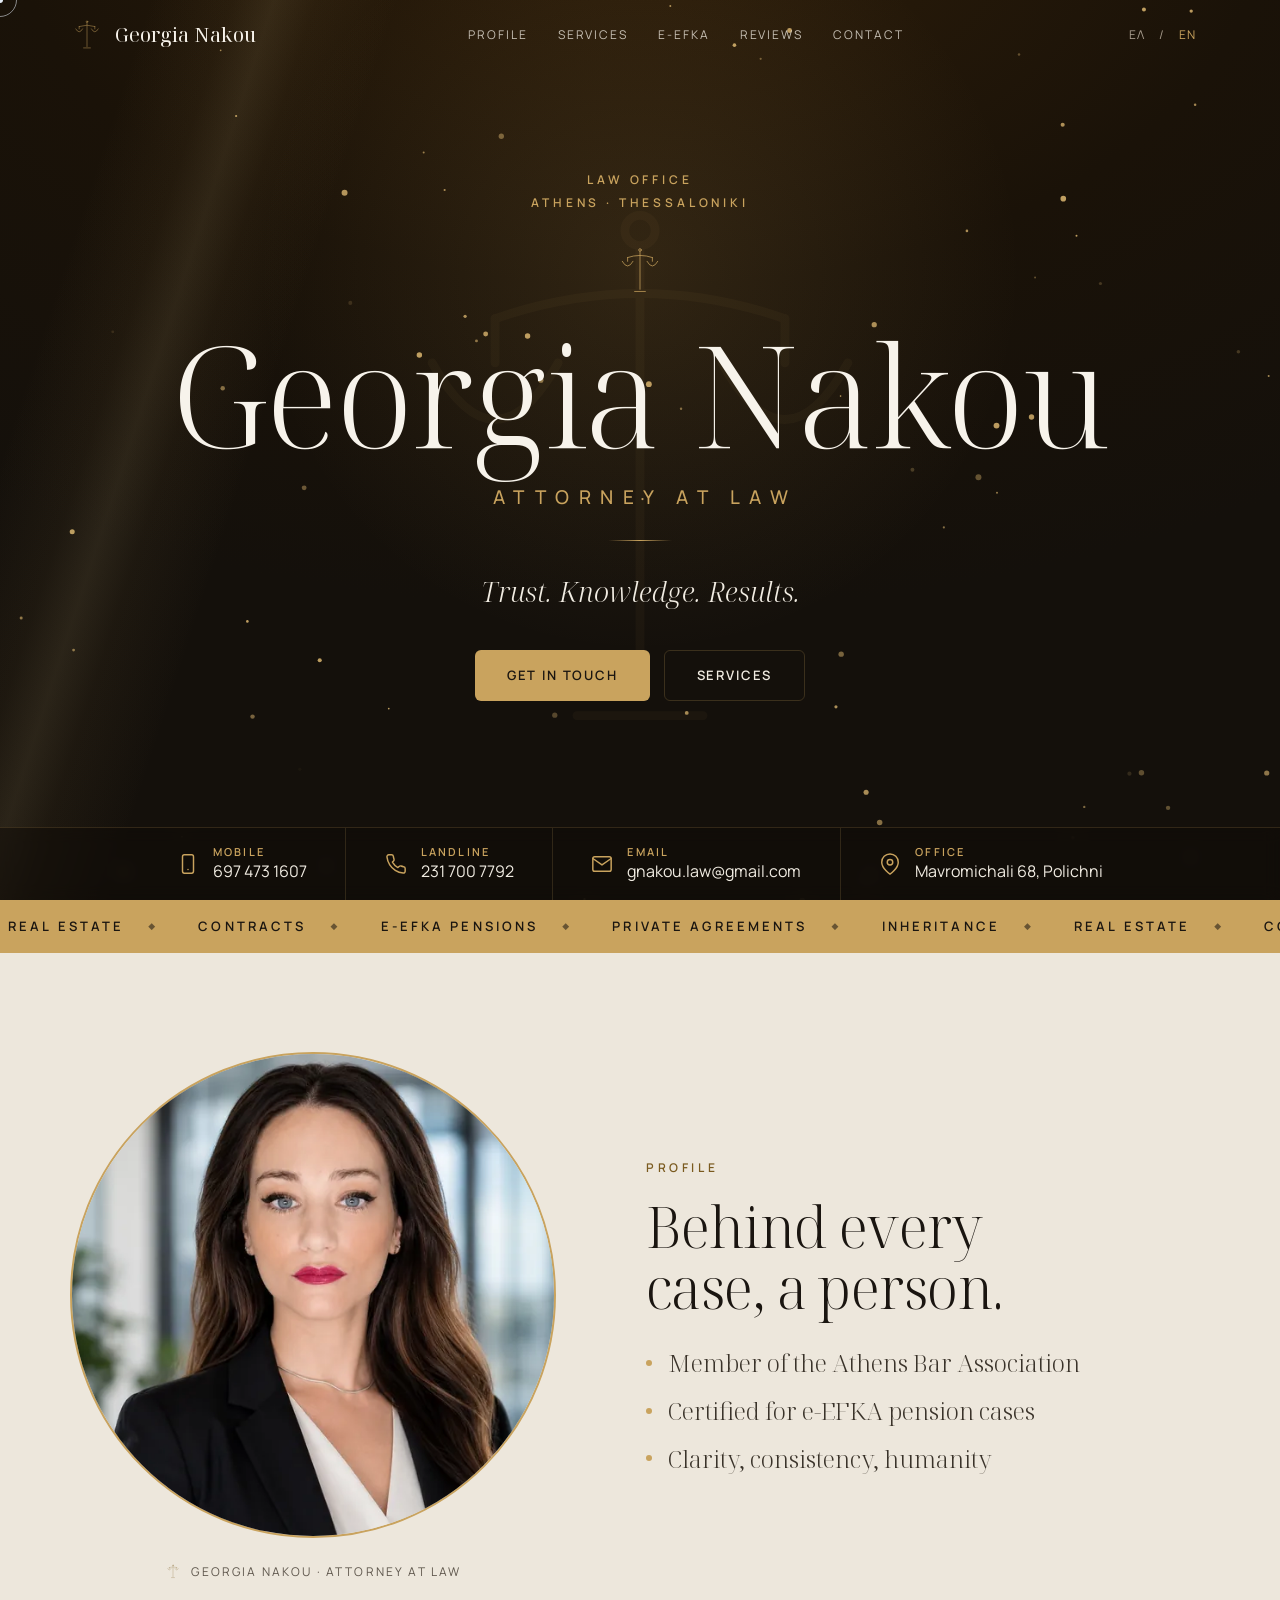
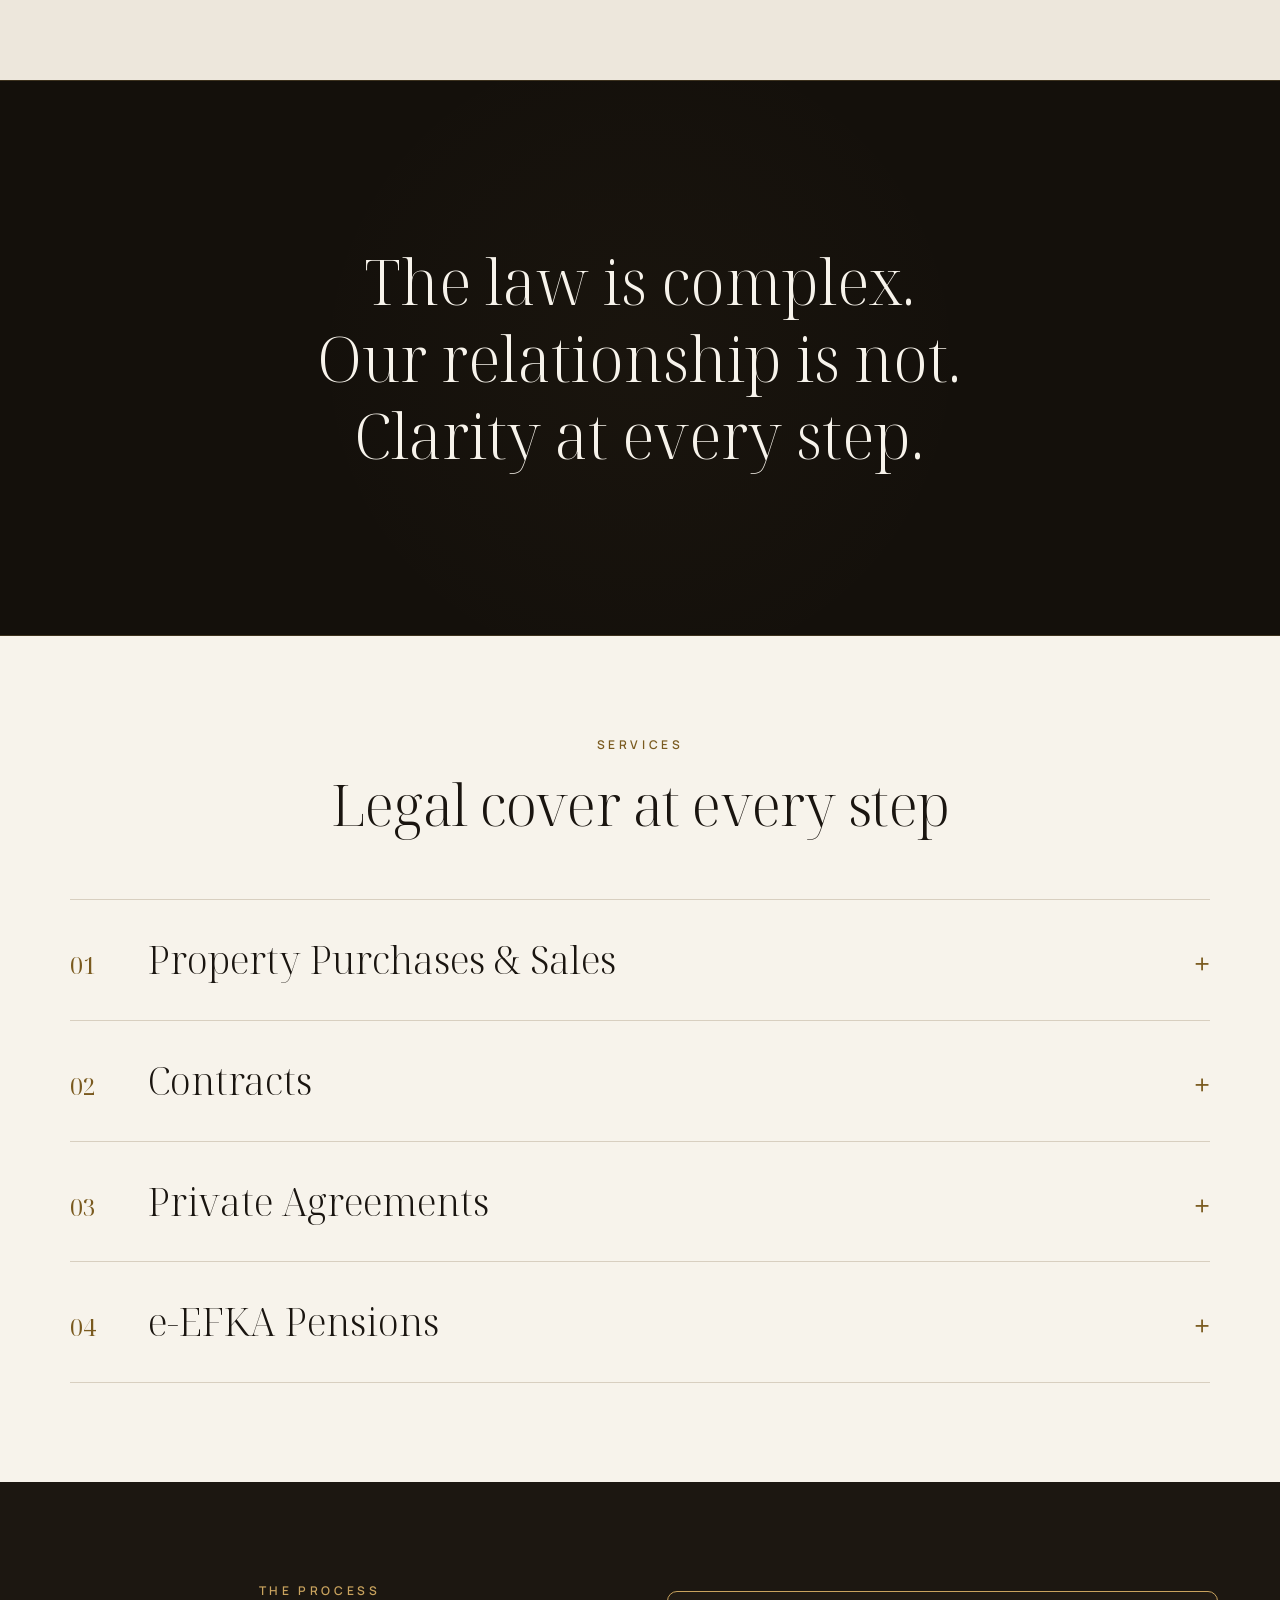
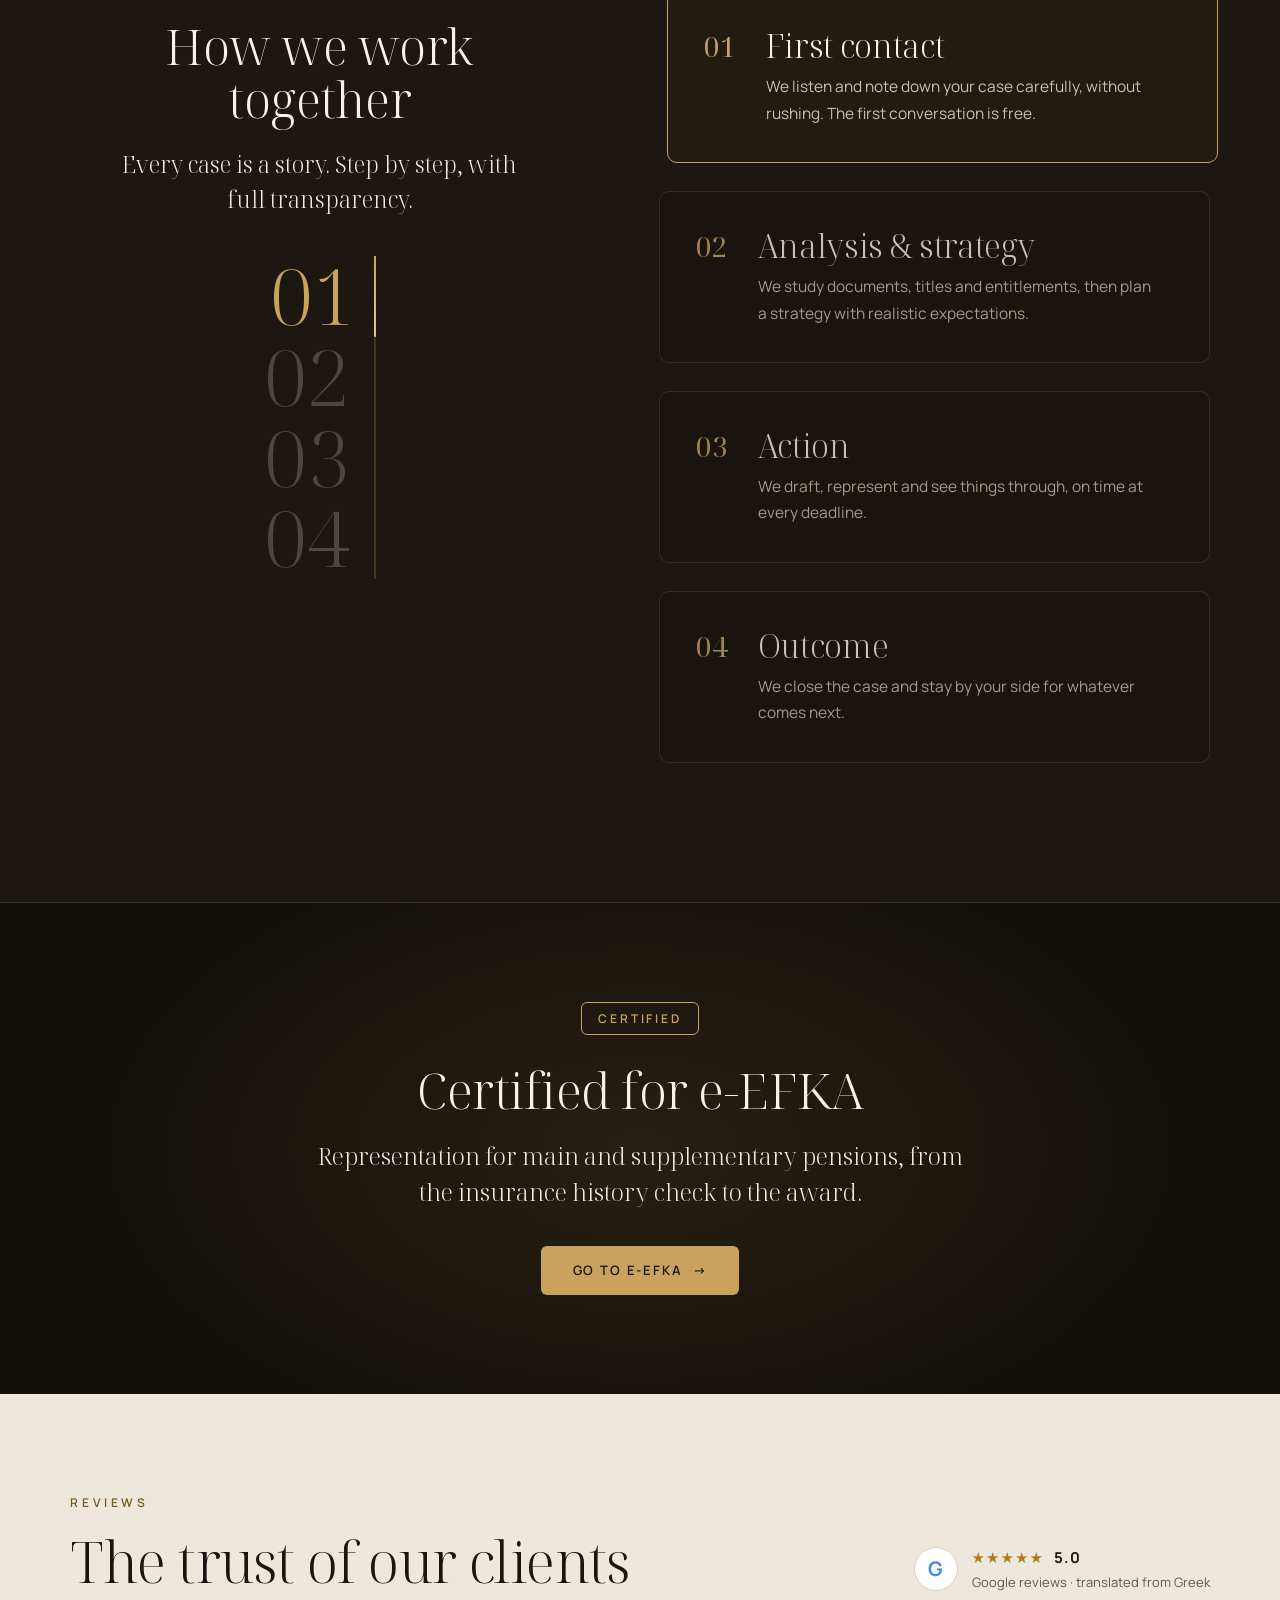
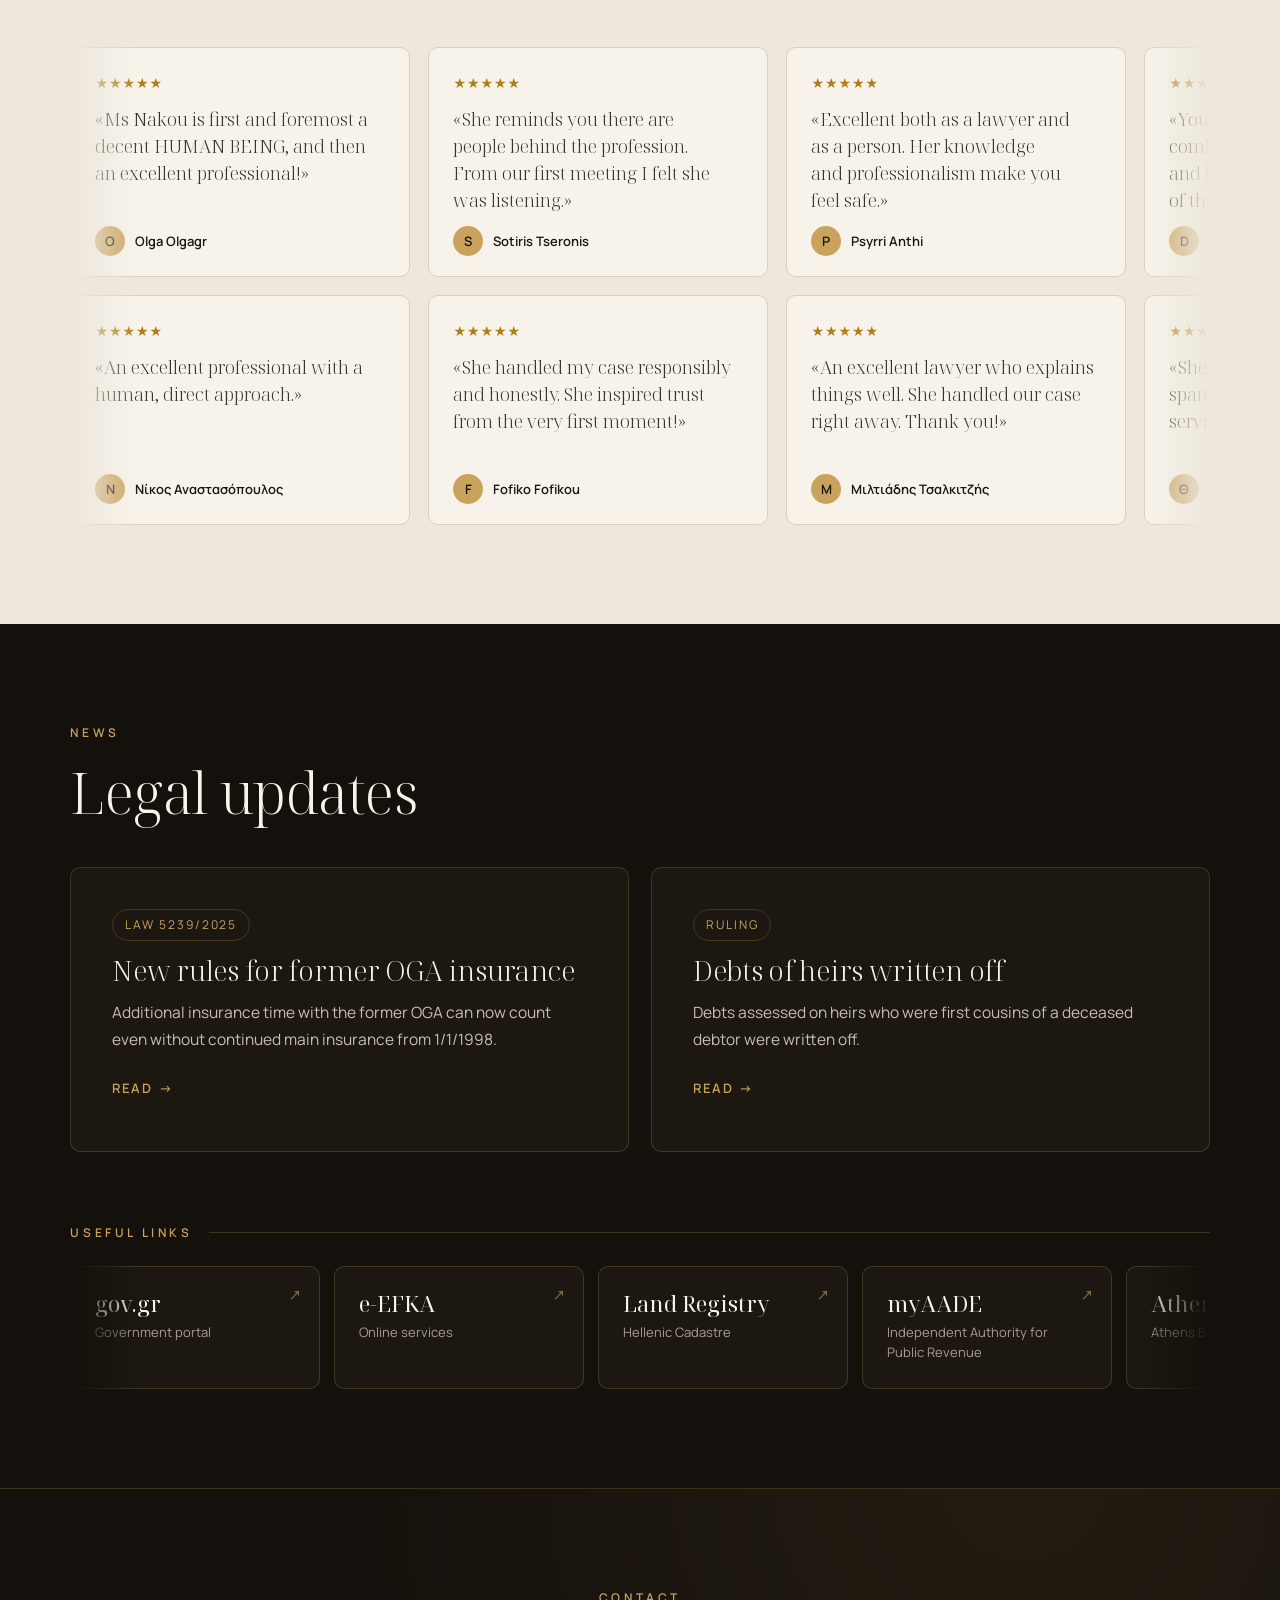
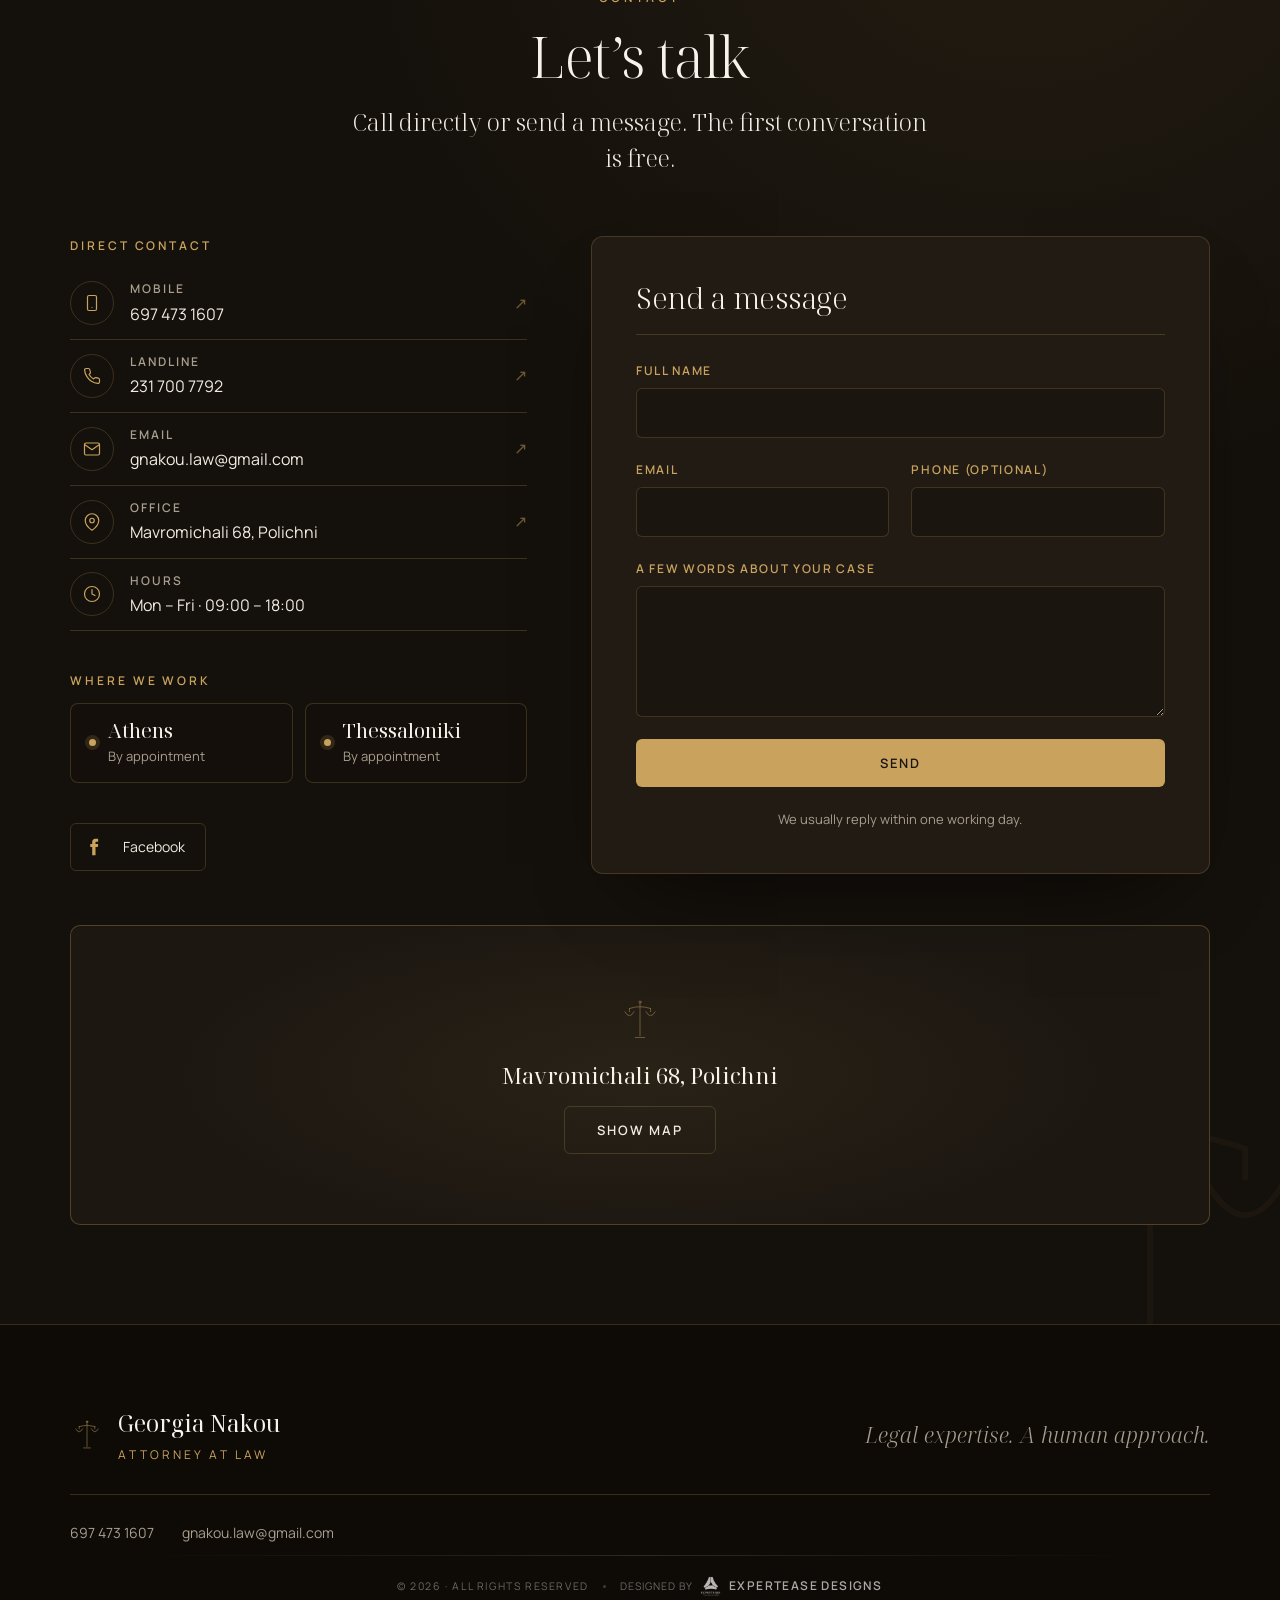
==== en/index.html @ c84e0ce6 "anavathmisi: μετάβαση στην αρχιτεκτονική config.js + προαπόδοση ΕΛ/ΕΝ - τηλέφωνα/διεύθυνση ορατά στο" ====
<!DOCTYPE html>
<html lang="en" data-prerendered="en"><!-- ΠΑΡΑΓΩΓΟ ΑΡΧΕΙΟ — μην το διορθώνεις. Άλλαξε config.js / index.src.html και τρέξε prerender.py (2026-10-07) --><head>
    <meta charset="UTF-8">
    
    
    <script>document.documentElement.className+=' js';if(!matchMedia('(prefers-reduced-motion: reduce)').matches)document.documentElement.classList.add('hl-pre');</script>
    
    <script>
      window.dataLayer = window.dataLayer || [];
      function gtag(){dataLayer.push(arguments);}
      gtag('consent','default',{analytics_storage:'denied',ad_storage:'denied',
        ad_user_data:'denied',ad_personalization:'denied',wait_for_update:500});
    </script>
    <meta name="viewport" content="width=device-width, initial-scale=1.0">
    <title>Georgia Nakou · Lawyer — Athens · Thessaloniki</title>
    <meta name="description" content="Law office of Georgia Nakou. Real estate, contracts, private agreements, e-EFKA pensions. Athens · Thessaloniki.">
    <link rel="canonical" href="https://expertease.eu/nakou/en/">

    <meta property="og:type" content="website">
    <meta property="og:url" content="https://expertease.eu/nakou/en/">
    <meta property="og:locale" content="en_GB">
    <meta property="og:title" content="Georgia Nakou · Lawyer — Athens · Thessaloniki">
    <meta property="og:description" content="Law office of Georgia Nakou. Real estate, contracts, private agreements, e-EFKA pensions. Athens · Thessaloniki.">
    <meta name="twitter:card" content="summary">
    <meta name="twitter:title" content="Georgia Nakou · Lawyer — Athens · Thessaloniki">
    <link rel="icon" href="../favicon.svg" type="image/svg+xml">
    <meta name="theme-color" content="#14100B">

    <link rel="preconnect" href="https://fonts.googleapis.com">
    <link rel="preconnect" href="https://fonts.gstatic.com" crossorigin="">
    
    <link href="https://fonts.googleapis.com/css2?family=Noto+Serif+Display:ital,wght@0,300;0,400;1,300&amp;family=Manrope:wght@400;500;600&amp;display=swap" rel="stylesheet">
    <link rel="stylesheet" href="../styles.css">
    <link rel="stylesheet" href="../hero-letters.css">
    <link rel="stylesheet" href="../expertease-credit.css">

    
    <script src="../config.js"></script>
<script type="text/javascript">/**
 * prerender-build.js — τρέχει ΜΕΣΑ στη σελίδα, μόνο από το prerender.py.
 * Δεν ανεβαίνει στον ιστότοπο και δεν φορτώνεται ποτέ από επισκέπτη.
 *
 * Αφού τρέξουν site-init.js + i18n.js για τη γλώσσα `lang`, «παγώνει» το DOM
 * σε στατικό HTML:
 *   - <html lang data-prerendered>, καθαρισμός βοηθητικών κλάσεων
 *   - title / description / canonical / hreflang / OG / Twitter ανά γλώσσα
 *   - JSON-LD @graph από το config.entity (μία οντότητα, όχι διπλές)
 *   - σχετικές διαδρομές σωστές και για την υποσελίδα en/
 *   - οι διακόπτες γλώσσας γίνονται πραγματικοί σύνδεσμοι
 * Επιστρέφει το πλήρες HTML ως συμβολοσειρά.
 */
window.__buildPage = function (lang, opts) {
    'use strict';
    var C = window.SITE_CONFIG, M = C.meta, E = C.entity || {}, P = C.profile;
    var K = lang === 'en' ? 'En' : 'El';
    var other = lang === 'el' ? 'en' : 'el';
    var primary = M.lang || 'el';
    var domain = String(M.domain || '').replace(/^https?:\/\//, '').replace(/\/+$/, '');
    var base = 'https://' + domain + '/';
    function urlFor(l) { return l === primary ? base : base + l + '/'; }
    var depth = lang === primary ? '' : '../';
    var today = opts.today;
    var updated = M.updated || today;
    var doc = document, head = doc.head, root = doc.documentElement;

    function pick(o, k) { return o[k + K] || o[k + 'El'] || o[k] || ''; }
    function strip(h) { var d = doc.createElement('div'); d.innerHTML = h || ''; return (d.textContent || '').replace(/\s+/g, ' ').trim(); }
    function meta(sel, create, attr, val) {
        var m = head.querySelector(sel);
        if (!m) { m = doc.createElement(create.tag); Object.keys(create.attrs).forEach(function (a) { m.setAttribute(a, create.attrs[a]); }); head.appendChild(m); }
        m.setAttribute(attr, val);
        return m;
    }

    /* ── 1. ρίζα ─────────────────────────────────────────────────────────── */
    root.lang = lang;
    root.setAttribute('data-prerendered', lang);
    root.classList.remove('js');
    if (!root.className) root.removeAttribute('class');
    head.querySelectorAll('[data-src-only]').forEach(function (n) { n.remove(); });

    /* ── 2. κεφαλή ───────────────────────────────────────────────────────── */
    var title = strip(M['title' + K] || M.titleEl), desc = strip(M['description' + K] || M.descriptionEl);
    doc.title = title;
    meta('meta[name="description"]', { tag: 'meta', attrs: { name: 'description' } }, 'content', desc);
    meta('link[rel="canonical"]', { tag: 'link', attrs: { rel: 'canonical' } }, 'href', urlFor(lang));
    head.querySelectorAll('link[rel="alternate"][hreflang]').forEach(function (n) { n.remove(); });
    ['el', 'en', 'x-default'].forEach(function (h) {
        var l = doc.createElement('link');
        l.rel = 'alternate'; l.hreflang = h; l.href = urlFor(h === 'x-default' ? primary : h);
        head.appendChild(l);
    });
    meta('meta[property="og:url"]',         { tag: 'meta', attrs: { property: 'og:url' } },         'content', urlFor(lang));
    meta('meta[property="og:title"]',       { tag: 'meta', attrs: { property: 'og:title' } },       'content', title);
    meta('meta[property="og:description"]', { tag: 'meta', attrs: { property: 'og:description' } }, 'content', desc);
    meta('meta[property="og:locale"]',      { tag: 'meta', attrs: { property: 'og:locale' } },      'content', lang === 'en' ? 'en_GB' : 'el_GR');
    meta('meta[property="og:locale:alternate"]', { tag: 'meta', attrs: { property: 'og:locale:alternate' } }, 'content', lang === 'en' ? 'el_GR' : 'en_GB');
    meta('meta[property="og:site_name"]',   { tag: 'meta', attrs: { property: 'og:site_name' } },   'content', strip(pick(E, 'name')) || P['displayName' + K]);
    meta('meta[name="twitter:title"]',       { tag: 'meta', attrs: { name: 'twitter:title' } },       'content', title);
    meta('meta[name="twitter:description"]', { tag: 'meta', attrs: { name: 'twitter:description' } }, 'content', desc);
    var hero = (C.assets.heroSlides || [])[0];
    if (hero) {
        meta('meta[property="og:image"]', { tag: 'meta', attrs: { property: 'og:image' } }, 'content', base + hero);
        var pre = head.querySelector('link[rel="preload"][as="image"]');
        if (pre) pre.setAttribute('href', hero);
    }

    /* ── 3. JSON-LD ──────────────────────────────────────────────────────── */
    head.querySelectorAll('script[type="application/ld+json"]').forEach(function (n) { n.remove(); });
    var bizId = base + '#business', personId = base + '#person', siteId = base + '#website';
    var biz = {
        '@type': E.type || 'LocalBusiness', '@id': bizId,
        name: strip(pick(E, 'name')) || P['displayName' + K],
        url: urlFor(lang),
        telephone: (C.contact.phoneTel || '').replace(/^tel:/, ''),
        email: C.contact.email,
        image: hero ? base + hero : undefined,
        logo: C.assets.logo ? base + C.assets.logo : undefined,
        description: desc,
        founder: { '@id': personId },
        priceRange: E.priceRange || undefined,
        hasMap: E.googleMaps || undefined,
        sameAs: (E.sameAs || []).concat(E.googleMaps ? [E.googleMaps] : []).filter(Boolean),
        openingHours: (E.openingHours || []).length ? E.openingHours : undefined,
    };
    if (E.streetEl || E.street) biz.address = { '@type': 'PostalAddress', streetAddress: pick(E, 'street'),
        addressLocality: pick(E, 'locality'), postalCode: E.postalCode, addressRegion: pick(E, 'region'), addressCountry: E.country || 'GR' };
    if (E.lat != null && E.lng != null) biz.geo = { '@type': 'GeoCoordinates', latitude: E.lat, longitude: E.lng };
    if ((E.areaServed || []).length) biz.areaServed = E.areaServed.map(function (a) {
        var o = { '@type': 'Place', name: a[lang] || a.el };
        if (a.wikidata) o.sameAs = 'https://www.wikidata.org/wiki/' + a.wikidata;
        return o;
    });
    if ((C.services || []).length) biz.hasOfferCatalog = { '@type': 'OfferCatalog', name: strip(lang === 'en' ? 'Services' : 'Υπηρεσίες'),
        itemListElement: C.services.map(function (s) {
            var su = s['url' + K] || s.urlEl || s.urlEn;   /* η σελίδα της υπηρεσίας, αν έχει */
            return { '@type': 'Offer', itemOffered: { '@type': 'Service', name: strip(s['title' + K]), description: strip(s['text' + K]),
                     url: su ? base + su.replace(/^\/+/, '') : undefined,
                     provider: { '@id': bizId }, areaServed: biz.areaServed } };
        }) };
    var EP = E.person || {};
    var person = { '@type': 'Person', '@id': personId, name: P['displayName' + K], jobTitle: strip(P['fullTitle' + K] || P['profession' + K]),
        image: C.assets.photo ? base + C.assets.photo : undefined, worksFor: { '@id': bizId },
        sameAs: (EP.sameAs || []).length ? EP.sameAs : undefined,
        alumniOf: EP.alumniOf ? { '@type': 'CollegeOrUniversity', name: EP.alumniOf } : undefined,
        memberOf: EP.memberOf ? { '@type': 'Organization', name: EP.memberOf } : undefined };
    var creds = EP['credentials' + K] || EP.credentialsEl || [];
    if (creds.length) person.hasCredential = creds.map(function (c) { return { '@type': 'EducationalOccupationalCredential', name: c }; });
    var graph = [biz, person,
        { '@type': 'WebSite', '@id': siteId, url: base, name: biz.name, inLanguage: ['el', 'en'], publisher: { '@id': bizId } },
        { '@type': 'WebPage', '@id': urlFor(lang) + '#webpage', url: urlFor(lang), name: title, description: desc,
          inLanguage: lang, isPartOf: { '@id': siteId }, about: { '@id': bizId }, dateModified: updated }];
    var ld = doc.createElement('script');
    ld.type = 'application/ld+json';
    ld.textContent = JSON.stringify({ '@context': 'https://schema.org', '@graph': graph }, function (k, v) {
        return (v === undefined || v === '' || (Array.isArray(v) && !v.length)) ? undefined : v;
    }, 1);
    head.appendChild(ld);

    /* ── 4. διακόπτες γλώσσας = σύνδεσμοι ───────────────────────────────── */
    doc.querySelectorAll('.lang-btn[data-lang]').forEach(function (a) {
        var l = a.getAttribute('data-lang');
        var target = l === primary ? (depth || './') : (lang === primary ? l + '/' : './');
        if (a.tagName === 'A') a.setAttribute('href', target);
        a.classList.toggle('active', l === lang);
        a.setAttribute('aria-current', l === lang ? 'true' : 'false');
    });

    /* ── 5. σχετικές διαδρομές για την υποσελίδα ─────────────────────────── */
    if (depth) {
        var rel = /^(?![a-z][a-z0-9+.-]*:|\/|#|\.\.\/|data:|\.\/$)/i;
        doc.querySelectorAll('[src],[href],[srcset],[poster]').forEach(function (el) {
            if (el.classList && el.classList.contains('lang-btn')) return;
            ['src', 'href', 'poster'].forEach(function (a) {
                var v = el.getAttribute(a);
                if (v && rel.test(v)) el.setAttribute(a, depth + v);
            });
            var ss = el.getAttribute('srcset');
            if (ss) el.setAttribute('srcset', ss.split(',').map(function (p) {
                p = p.trim(); return rel.test(p) ? depth + p : p; }).join(', '));
        });
        doc.querySelectorAll('[style*="url("]').forEach(function (el) {
            el.setAttribute('style', el.getAttribute('style').replace(/url\((['"]?)(?![a-z]+:|\/|data:)([^'")]+)\1\)/gi,
                function (m, q, u) { return 'url(' + q + depth + u + q + ')'; }));
        });
    }

    /* ── 6. δεν αφήνουμε ίχνη εκτέλεσης ─────────────────────────────────── */
    doc.querySelectorAll('#cc-banner').forEach(function (n) { n.remove(); });
    doc.querySelectorAll('[data-fallback]').forEach(function (n) { n.removeAttribute('data-fallback'); });
    /* σχόλια του αρχείου-πηγής: σε παράγωγο αρχείο παραπλανούν («άλλαξε εδώ…») */
    var w = doc.createTreeWalker(root, NodeFilter.SHOW_COMMENT), cm = [];
    while (w.nextNode()) cm.push(w.currentNode);
    cm.forEach(function (c) { c.remove(); });
    root.insertBefore(doc.createComment(' ΠΑΡΑΓΩΓΟ ΑΡΧΕΙΟ — μην το διορθώνεις. Άλλαξε config.js / index.src.html και τρέξε prerender.py (' + today + ') '), root.firstChild);

    return '<!DOCTYPE html>\n' + root.outerHTML;
};
</script><link rel="alternate" hreflang="el" href="https://expertease.eu/nakou/"><link rel="alternate" hreflang="en" href="https://expertease.eu/nakou/en/"><link rel="alternate" hreflang="x-default" href="https://expertease.eu/nakou/"><meta property="og:locale:alternate" content="el_GR"><meta property="og:site_name" content="Georgia Nakou"><meta name="twitter:description" content="Law office of Georgia Nakou. Real estate, contracts, private agreements, e-EFKA pensions. Athens · Thessaloniki."></head>
<body>

    <a class="skip-link" href="#main" data-i18n="a11y.skip">Skip to content</a>
    <div class="scroll-progress" id="progress" aria-hidden="true"></div>

    
    <svg width="0" height="0" style="position:absolute" aria-hidden="true" focusable="false">
        <symbol id="emb" viewBox="0 0 100 104">
            <g fill="none" stroke="currentColor" stroke-width="1.4" stroke-linecap="round" stroke-linejoin="round">
                <circle cx="50" cy="13" r="2.4"></circle><line x1="50" y1="16" x2="50" y2="86"></line><line x1="40" y1="90" x2="60" y2="90"></line>
                <g class="emblem-beam"><path d="M27 27 Q50 19 73 27"></path><line x1="27" y1="27" x2="27" y2="34"></line><line x1="73" y1="27" x2="73" y2="34"></line>
                <path d="M17 34 Q27 52 37 34"></path><path d="M63 34 Q73 52 83 34"></path></g>
            </g>
        </symbol>
    </svg>

    
    <nav id="nav" class="nav">
        <a href="#top" class="nav-brand">
            <svg class="nav-emblem" aria-hidden="true"><use href="#emb"></use></svg>
            <span class="nav-brand-name" data-i18n="brand.name">Georgia Nakou</span>
        </a>
        <div class="nav-links" id="navLinks">
            <button class="nav-close" type="button" aria-label="Close menu" data-i18n-aria-label="nav.close"><span aria-hidden="true">×</span></button>
            <a href="#about" data-i18n="nav.about">Profile</a>
            <a href="#services" data-i18n="nav.services">Services</a>
            <a href="#efka" data-i18n="nav.efka">e-EFKA</a>
            <a href="#reviews" data-i18n="nav.reviews">Reviews</a>
            <a href="#contact" class="nav-cta" data-i18n="nav.contact">Contact</a>
        </div>
        <div class="nav-right">
            <div class="lang-toggle" id="langToggle">
                <a class="lang-btn" data-lang="el" href="../" hreflang="el" lang="el" aria-label="Ελληνικά" aria-current="false">ΕΛ</a>
                <span class="lang-sep" aria-hidden="true">/</span>
                <a class="lang-btn active" data-lang="en" href="./" hreflang="en" lang="en" aria-label="English" aria-current="true">EN</a>
            </div>
            <button class="hamburger" id="hamburger" type="button" aria-controls="navLinks" aria-expanded="false" aria-label="Menu" data-i18n-aria-label="nav.menu"><span></span><span></span></button>
        </div>
    </nav>

    <main id="main">

    
    <header class="hero" id="top">
        <canvas class="hero-particles" id="heroParticles" aria-hidden="true"></canvas>
        <div class="hero-beam" aria-hidden="true"></div>
        <div class="hero-beam hero-beam-2" aria-hidden="true"></div>
        <div class="hero-glow" aria-hidden="true"></div>
        <div class="hero-emblem-bg" aria-hidden="true"><svg><use href="#emb"></use></svg></div>
        <div class="hero-inner" id="heroInner">
            <p class="hero-badge" data-i18n="hero.badge">Law office
Athens · Thessaloniki</p>
            <svg class="hero-emblem" aria-hidden="true"><use href="#emb"></use></svg>
            <h1 class="hero-name hl hl-run" data-letters="" data-step="42" style="--hl-step: 42ms;">
                <span class="hl-line" data-i18n="hero.first" data-hl-text="Γεωργία">Georgia</span>
                <span class="hl-line" data-i18n="hero.last" data-hl-text="Νάκου">Nakou</span>
            </h1>
            <p class="hero-role" data-i18n="hero.role">Attorney at Law</p>
            <div class="hero-rule" aria-hidden="true"></div>
            <p class="hero-tag" data-i18n="hero.tagline">Trust. Knowledge. Results.</p>
            <div class="hero-cta-row">
                <a class="btn btn-gold" href="#contact" data-i18n="hero.cta1">Get in touch</a>
                <a class="btn btn-ghost" href="#services" data-i18n="hero.cta2">Services</a>
            </div>
        </div>
        <div class="hero-info" id="heroInfo"><a class="hic" href="tel:+306974731607"><span class="hic-icon" aria-hidden="true"><svg viewBox="0 0 24 24" fill="none" stroke="currentColor" stroke-width="1.6" stroke-linecap="round" stroke-linejoin="round"><rect x="6" y="2" width="12" height="20" rx="2"></rect><line x1="12" y1="18" x2="12.01" y2="18"></line></svg></span><span class="hic-text"><span class="hic-label" data-i18n="contact.mobile">Mobile</span><span class="hic-val">697 473 1607</span></span></a><a class="hic" href="tel:+302317007792"><span class="hic-icon" aria-hidden="true"><svg viewBox="0 0 24 24" fill="none" stroke="currentColor" stroke-width="1.6" stroke-linecap="round" stroke-linejoin="round"><path d="M22 16.92v3a2 2 0 0 1-2.18 2 19.8 19.8 0 0 1-8.63-3.07 19.5 19.5 0 0 1-6-6A19.8 19.8 0 0 1 2.12 4.18 2 2 0 0 1 4.11 2h3a2 2 0 0 1 2 1.72c.13.96.36 1.9.7 2.81a2 2 0 0 1-.45 2.11L8.09 9.91a16 16 0 0 0 6 6l1.27-1.27a2 2 0 0 1 2.11-.45c.91.34 1.85.57 2.81.7A2 2 0 0 1 22 16.92z"></path></svg></span><span class="hic-text"><span class="hic-label" data-i18n="contact.landline">Landline</span><span class="hic-val">231 700 7792</span></span></a><a class="hic" href="mailto:gnakou.law@gmail.com"><span class="hic-icon" aria-hidden="true"><svg viewBox="0 0 24 24" fill="none" stroke="currentColor" stroke-width="1.6" stroke-linecap="round" stroke-linejoin="round"><rect x="2" y="4" width="20" height="16" rx="2"></rect><polyline points="22,6 12,13 2,6"></polyline></svg></span><span class="hic-text"><span class="hic-label" data-i18n="contact.emailLabel">Email</span><span class="hic-val">gnakou.law@gmail.com</span></span></a><a class="hic" href="https://www.google.com/maps/search/?api=1&amp;query=%CE%9C%CE%B1%CF%85%CF%81%CE%BF%CE%BC%CE%B9%CF%87%CE%AC%CE%BB%CE%B7+68+%CE%A0%CE%BF%CE%BB%CE%AF%CF%87%CE%BD%CE%B7+565+33" target="_blank" rel="noopener"><span class="hic-icon" aria-hidden="true"><svg viewBox="0 0 24 24" fill="none" stroke="currentColor" stroke-width="1.6" stroke-linecap="round" stroke-linejoin="round"><path d="M21 10c0 7-9 13-9 13S3 17 3 10a9 9 0 0 1 18 0z"></path><circle cx="12" cy="10" r="3"></circle></svg></span><span class="hic-text"><span class="hic-label" data-i18n="contact.addressLabel">Office</span><span class="hic-val" data-i18n="contact.address">Mavromichali 68, Polichni</span></span></a></div>
    </header>

    
    <div class="marquee" aria-hidden="true"><div class="marquee-track" id="marqueeTrack"><span class="marquee-item"><span data-i18n="marquee.m1">Real estate</span><i class="marquee-dot">◆</i></span><span class="marquee-item"><span data-i18n="marquee.m2">Contracts</span><i class="marquee-dot">◆</i></span><span class="marquee-item"><span data-i18n="marquee.m3">e-EFKA pensions</span><i class="marquee-dot">◆</i></span><span class="marquee-item"><span data-i18n="marquee.m4">Private agreements</span><i class="marquee-dot">◆</i></span><span class="marquee-item"><span data-i18n="marquee.m5">Inheritance</span><i class="marquee-dot">◆</i></span><span class="marquee-item"><span data-i18n="marquee.m1">Real estate</span><i class="marquee-dot">◆</i></span><span class="marquee-item"><span data-i18n="marquee.m2">Contracts</span><i class="marquee-dot">◆</i></span><span class="marquee-item"><span data-i18n="marquee.m3">e-EFKA pensions</span><i class="marquee-dot">◆</i></span><span class="marquee-item"><span data-i18n="marquee.m4">Private agreements</span><i class="marquee-dot">◆</i></span><span class="marquee-item"><span data-i18n="marquee.m5">Inheritance</span><i class="marquee-dot">◆</i></span><span class="marquee-item"><span data-i18n="marquee.m1">Real estate</span><i class="marquee-dot">◆</i></span><span class="marquee-item"><span data-i18n="marquee.m2">Contracts</span><i class="marquee-dot">◆</i></span><span class="marquee-item"><span data-i18n="marquee.m3">e-EFKA pensions</span><i class="marquee-dot">◆</i></span><span class="marquee-item"><span data-i18n="marquee.m4">Private agreements</span><i class="marquee-dot">◆</i></span><span class="marquee-item"><span data-i18n="marquee.m5">Inheritance</span><i class="marquee-dot">◆</i></span></div></div>

    
    <section class="section about" id="about">
        <div class="wrap about-grid">
            <div class="about-portrait" data-reveal="">
                <div class="portrait-frame">
                    <img id="portrait" src="../georgia-nakou-960.webp" srcset="../georgia-nakou-560.webp 560w, ../georgia-nakou-960.webp 960w" sizes="(max-width: 860px) 324px, 486px" alt="Georgia Nakou, lawyer" data-i18n-alt="img.person" width="486" height="486" loading="lazy" decoding="async">
                </div>
                <p class="portrait-cap"><svg class="cap-emblem" aria-hidden="true"><use href="#emb"></use></svg><span data-i18n="about.cap">Georgia Nakou · Attorney at Law</span></p>
            </div>
            <div class="about-text">
                <p class="label" data-reveal="" data-i18n="about.label">Profile</p>
                <h2 class="display" data-reveal="" data-i18n="about.heading">Behind every case, a person.</h2>
                <ul class="about-bio-list" id="aboutPoints" data-reveal=""><li class="about-bio-item"><span class="about-bio-bullet" aria-hidden="true"></span><span data-i18n="about.p1">Member of the Athens Bar Association</span></li><li class="about-bio-item"><span class="about-bio-bullet" aria-hidden="true"></span><span data-i18n="about.p2">Certified for e-EFKA pension cases</span></li><li class="about-bio-item"><span class="about-bio-bullet" aria-hidden="true"></span><span data-i18n="about.p3">Clarity, consistency, humanity</span></li></ul>
            </div>
        </div>
    </section>

    
    <section class="manifesto" id="manifesto" aria-labelledby="manifestoText">
        <div class="manifesto-glow" aria-hidden="true"></div>
        <p class="manifesto-text" id="manifestoText"><span class="mf-row" data-i18n="mf.1">The law is complex.</span> <span class="mf-row" data-i18n="mf.2">Our relationship is not.</span> <span class="mf-row" data-i18n="mf.3">Clarity at every step.</span></p>
    </section>

    
    <section class="section services" id="services">
        <div class="wrap">
            <p class="label" data-reveal="" data-i18n="services.label">Services</p>
            <h2 class="display mb" data-reveal="" data-i18n="services.heading">Legal cover at every step</h2>
            <div class="svc-list" id="servicesList"><div class="svc-item" data-reveal=""><h3 class="svc-h"><button class="svc-row" type="button" aria-expanded="false" aria-controls="svc1"><span class="svc-n" aria-hidden="true">01</span><span class="svc-title" data-i18n="s1.title">Property Purchases &amp; Sales</span><span class="svc-arrow" aria-hidden="true">+</span></button></h3><div class="svc-detail-wrap" id="svc1"><p class="svc-detail" data-i18n="s1.text">Full legal support when buying or selling property: title checks, registration with the Land Registry (Ktimatologio), preliminary and final contracts, and clearing liens and mortgages.</p></div></div><div class="svc-item" data-reveal=""><h3 class="svc-h"><button class="svc-row" type="button" aria-expanded="false" aria-controls="svc2"><span class="svc-n" aria-hidden="true">02</span><span class="svc-title" data-i18n="s2.title">Contracts</span><span class="svc-arrow" aria-hidden="true">+</span></button></h3><div class="svc-detail-wrap" id="svc2"><p class="svc-detail" data-i18n="s2.text">Drafting and legal review of sale, donation, parental gift and loan-for-use contracts, protecting your interests from the first draft to the signature.</p></div></div><div class="svc-item" data-reveal=""><h3 class="svc-h"><button class="svc-row" type="button" aria-expanded="false" aria-controls="svc3"><span class="svc-n" aria-hidden="true">03</span><span class="svc-title" data-i18n="s3.title">Private Agreements</span><span class="svc-arrow" aria-hidden="true">+</span></button></h3><div class="svc-detail-wrap" id="svc3"><p class="svc-detail" data-i18n="s3.text">Commercial agreements, residential and business leases, employment contracts. Written in clear terms, so you know what you are signing and what protects you.</p></div></div><div class="svc-item" data-reveal=""><h3 class="svc-h"><button class="svc-row" type="button" aria-expanded="false" aria-controls="svc4"><span class="svc-n" aria-hidden="true">04</span><span class="svc-title" data-i18n="s4.title">e-EFKA Pensions</span><span class="svc-arrow" aria-hidden="true">+</span></button></h3><div class="svc-detail-wrap" id="svc4"><p class="svc-detail" data-i18n="s4.text">Certified representation for main and supplementary pension applications with e-EFKA: insurance history review, recognition of insured periods and follow-through until the pension is awarded.</p></div></div></div>
        </div>
    </section>

    
    <section class="section journey" id="journey">
        <div class="wrap journey-grid">
            <div class="journey-aside">
                <div class="journey-sticky">
                    <p class="label" data-reveal="" data-i18n="journey.label">The process</p>
                    <h2 class="display on-dark" data-reveal="" data-i18n="journey.heading">How we work together</h2>
                    <p class="journey-intro" data-reveal="" data-i18n="journey.intro">Every case is a story. Step by step, with full transparency.</p>
                    <div class="journey-counter" id="journeyCounter" aria-hidden="true"><div class="jc-num"><span class="jc-n on">01</span><span class="jc-n">02</span><span class="jc-n">03</span><span class="jc-n">04</span></div><div class="jc-bar"><span></span></div></div>
                </div>
            </div>
            <ol class="journey-steps" id="journeySteps"><li class="journey-step on" data-i="0"><span class="js-n" aria-hidden="true">01</span><div class="js-body"><h3 class="js-title" data-i18n="j1.title">First contact</h3><p class="js-desc" data-i18n="j1.text">We listen and note down your case carefully, without rushing. The first conversation is free.</p></div></li><li class="journey-step" data-i="1"><span class="js-n" aria-hidden="true">02</span><div class="js-body"><h3 class="js-title" data-i18n="j2.title">Analysis &amp; strategy</h3><p class="js-desc" data-i18n="j2.text">We study documents, titles and entitlements, then plan a strategy with realistic expectations.</p></div></li><li class="journey-step" data-i="2"><span class="js-n" aria-hidden="true">03</span><div class="js-body"><h3 class="js-title" data-i18n="j3.title">Action</h3><p class="js-desc" data-i18n="j3.text">We draft, represent and see things through, on time at every deadline.</p></div></li><li class="journey-step" data-i="3"><span class="js-n" aria-hidden="true">04</span><div class="js-body"><h3 class="js-title" data-i18n="j4.title">Outcome</h3><p class="js-desc" data-i18n="j4.text">We close the case and stay by your side for whatever comes next.</p></div></li></ol>
        </div>
    </section>

    
    <section class="section efka" id="efka">
        <div class="efka-glow" aria-hidden="true"></div>
        <div class="wrap efka-inner">
            <span class="efka-badge" data-reveal="" data-i18n="efka.badge">Certified</span>
            <h2 class="efka-title" data-reveal="" data-i18n="efka.heading">Certified for e-EFKA</h2>
            <p class="efka-desc" data-reveal="" data-i18n="efka.text">Representation for main and supplementary pensions, from the insurance history check to the award.</p>
            <a class="btn btn-gold" id="efkaLink" href="https://www.e-efka.gov.gr/el/yperesies-e-ephka" target="_blank" rel="noopener" data-reveal=""><span data-i18n="efka.cta">Go to e-EFKA</span> <span class="arr" aria-hidden="true">→</span></a>
        </div>
    </section>

    
    <section class="section reviews" id="reviews">
        <div class="wrap reviews-head">
            <div>
                <p class="label" data-reveal="" data-i18n="reviews.label">Reviews</p>
                <h2 class="display" data-reveal="" data-i18n="reviews.heading">The trust of our clients</h2>
            </div>
            <div class="g-badge" data-reveal="">
                <span class="g-logo" aria-hidden="true">G</span>
                <div><p class="g-stars"><span aria-hidden="true">★★★★★</span> <b>5.0</b></p><p class="g-sub" data-i18n="reviews.sub">Google reviews · translated from Greek</p></div>
            </div>
        </div>
        <div class="rev-rows" id="reviewRows"><div class="rev-rowwrap"><ul class="rev-track "><li class="rev-card"><p class="rev-stars" aria-hidden="true">★★★★★</p><blockquote class="rev-text">«<span data-i18n="rv.1">Ms Nakou is first and foremost a decent HUMAN BEING, and then an excellent professional!</span>»</blockquote><p class="rev-foot"><span class="rev-av" aria-hidden="true">O</span><span class="rev-name" translate="no">Olga Olgagr</span></p></li><li class="rev-card"><p class="rev-stars" aria-hidden="true">★★★★★</p><blockquote class="rev-text">«<span data-i18n="rv.2">She reminds you there are people behind the profession. From our first meeting I felt she was listening.</span>»</blockquote><p class="rev-foot"><span class="rev-av" aria-hidden="true">S</span><span class="rev-name" translate="no">Sotiris Tseronis</span></p></li><li class="rev-card"><p class="rev-stars" aria-hidden="true">★★★★★</p><blockquote class="rev-text">«<span data-i18n="rv.3">Excellent both as a lawyer and as a person. Her knowledge and professionalism make you feel safe.</span>»</blockquote><p class="rev-foot"><span class="rev-av" aria-hidden="true">P</span><span class="rev-name" translate="no">Psyrri Anthi</span></p></li><li class="rev-card"><p class="rev-stars" aria-hidden="true">★★★★★</p><blockquote class="rev-text">«<span data-i18n="rv.4">You rarely meet professionals who combine knowledge, reliability and humanity. Ms Nakou is one of them!</span>»</blockquote><p class="rev-foot"><span class="rev-av" aria-hidden="true">D</span><span class="rev-name" translate="no">Dimitra P.</span></p></li><li class="rev-card"><p class="rev-stars" aria-hidden="true">★★★★★</p><blockquote class="rev-text">«<span data-i18n="rv.5">Very knowledgeable, kind and always available. My case was resolved quickly and with complete transparency.</span>»</blockquote><p class="rev-foot"><span class="rev-av" aria-hidden="true">D</span><span class="rev-name" translate="no">Dionysis Lytras</span></p></li><li class="rev-card"><p class="rev-stars" aria-hidden="true">★★★★★</p><blockquote class="rev-text">«<span data-i18n="rv.6">A flawless professional, but above all a human being, with empathy and integrity. Every case becomes personal.</span>»</blockquote><p class="rev-foot"><span class="rev-av" aria-hidden="true">G</span><span class="rev-name" translate="no">Georgia Xatzinikolaou</span></p></li><li class="rev-card"><p class="rev-stars" aria-hidden="true">★★★★★</p><blockquote class="rev-text">«<span data-i18n="rv.7">She cared sincerely from the very first moment and explained everything simply and clearly.</span>»</blockquote><p class="rev-foot"><span class="rev-av" aria-hidden="true">Π</span><span class="rev-name" lang="el" translate="no">Παναγιώτης Κωστόπουλος</span></p></li><li class="rev-card"><p class="rev-stars" aria-hidden="true">★★★★★</p><blockquote class="rev-text">«<span data-i18n="rv.8">Excellent as a lawyer and as a person. Always willing to help and answer every question.</span>»</blockquote><p class="rev-foot"><span class="rev-av" aria-hidden="true">M</span><span class="rev-name" translate="no">mary azoykh</span></p></li><li class="rev-card"><p class="rev-stars" aria-hidden="true">★★★★★</p><blockquote class="rev-text">«<span data-i18n="rv.9">Beyond her excellent legal training, she stood out for her humanity and support.</span>»</blockquote><p class="rev-foot"><span class="rev-av" aria-hidden="true">M</span><span class="rev-name" translate="no">Marios Zervos</span></p></li><li class="rev-card"><p class="rev-stars" aria-hidden="true">★★★★★</p><blockquote class="rev-text">«<span data-i18n="rv.10">Professional, reliable and effective! I recommend her without reservation — knowledge and integrity together.</span>»</blockquote><p class="rev-foot"><span class="rev-av" aria-hidden="true">Γ</span><span class="rev-name" lang="el" translate="no">Γιάννης Χατζημήτσος</span></p></li><li class="rev-card"><p class="rev-stars" aria-hidden="true">★★★★★</p><blockquote class="rev-text">«<span data-i18n="rv.11">A professional with knowledge and love for her work. The best lawyer and a wonderful person.</span>»</blockquote><p class="rev-foot"><span class="rev-av" aria-hidden="true">F</span><span class="rev-name" translate="no">f0t</span></p></li><li class="rev-card"><p class="rev-stars" aria-hidden="true">★★★★★</p><blockquote class="rev-text">«<span data-i18n="rv.12">I was lucky to finally work with a real professional. Cheerful, patient and always available.</span>»</blockquote><p class="rev-foot"><span class="rev-av" aria-hidden="true">Φ</span><span class="rev-name" lang="el" translate="no">Φωτεινή Κωστοπούλου</span></p></li><li class="rev-card"><p class="rev-stars" aria-hidden="true">★★★★★</p><blockquote class="rev-text">«<span data-i18n="rv.13">I worked with her on a serious case and was completely satisfied. Professional, prompt and effective.</span>»</blockquote><p class="rev-foot"><span class="rev-av" aria-hidden="true">K</span><span class="rev-name" translate="no">Kostas Kechagias</span></p></li><li class="rev-card"><p class="rev-stars" aria-hidden="true">★★★★★</p><blockquote class="rev-text">«<span data-i18n="rv.14">Excellent in her field. Thoroughly trained and always in touch about every development.</span>»</blockquote><p class="rev-foot"><span class="rev-av" aria-hidden="true">Γ</span><span class="rev-name" lang="el" translate="no">Γιώργος Φουρλάς</span></p></li><li class="rev-card"><p class="rev-stars" aria-hidden="true">★★★★★</p><blockquote class="rev-text">«<span data-i18n="rv.15">Punctual, willing to listen and to guide you with the right advice. Flawless.</span>»</blockquote><p class="rev-foot"><span class="rev-av" aria-hidden="true">A</span><span class="rev-name" translate="no">Antriana Gkika</span></p></li><li class="rev-card"><p class="rev-stars" aria-hidden="true">★★★★★</p><blockquote class="rev-text">«<span data-i18n="rv.16">An excellent, well-trained lawyer, willing to answer every question. In short, a flawless professional.</span>»</blockquote><p class="rev-foot"><span class="rev-av" aria-hidden="true">E</span><span class="rev-name" translate="no">eleni al</span></p></li><li class="rev-card"><p class="rev-stars" aria-hidden="true">★★★★★</p><blockquote class="rev-text">«<span data-i18n="rv.17">A flawless lawyer! Top of her field, patient and understanding, always on the client’s side!</span>»</blockquote><p class="rev-foot"><span class="rev-av" aria-hidden="true">D</span><span class="rev-name" translate="no">Dimitris Giagiwtis</span></p></li><li class="rev-card"><p class="rev-stars" aria-hidden="true">★★★★★</p><blockquote class="rev-text">«<span data-i18n="rv.18">I fully recommend Ms Nakou for her flawless professionalism and her expertise in complex legal matters.</span>»</blockquote><p class="rev-foot"><span class="rev-av" aria-hidden="true">Μ</span><span class="rev-name" lang="el" translate="no">Μαρία Μπινιάρη</span></p></li><li class="rev-card" aria-hidden="true"><p class="rev-stars" aria-hidden="true">★★★★★</p><blockquote class="rev-text">«<span data-i18n="rv.1">Ms Nakou is first and foremost a decent HUMAN BEING, and then an excellent professional!</span>»</blockquote><p class="rev-foot"><span class="rev-av" aria-hidden="true">O</span><span class="rev-name" translate="no">Olga Olgagr</span></p></li><li class="rev-card" aria-hidden="true"><p class="rev-stars" aria-hidden="true">★★★★★</p><blockquote class="rev-text">«<span data-i18n="rv.2">She reminds you there are people behind the profession. From our first meeting I felt she was listening.</span>»</blockquote><p class="rev-foot"><span class="rev-av" aria-hidden="true">S</span><span class="rev-name" translate="no">Sotiris Tseronis</span></p></li><li class="rev-card" aria-hidden="true"><p class="rev-stars" aria-hidden="true">★★★★★</p><blockquote class="rev-text">«<span data-i18n="rv.3">Excellent both as a lawyer and as a person. Her knowledge and professionalism make you feel safe.</span>»</blockquote><p class="rev-foot"><span class="rev-av" aria-hidden="true">P</span><span class="rev-name" translate="no">Psyrri Anthi</span></p></li><li class="rev-card" aria-hidden="true"><p class="rev-stars" aria-hidden="true">★★★★★</p><blockquote class="rev-text">«<span data-i18n="rv.4">You rarely meet professionals who combine knowledge, reliability and humanity. Ms Nakou is one of them!</span>»</blockquote><p class="rev-foot"><span class="rev-av" aria-hidden="true">D</span><span class="rev-name" translate="no">Dimitra P.</span></p></li><li class="rev-card" aria-hidden="true"><p class="rev-stars" aria-hidden="true">★★★★★</p><blockquote class="rev-text">«<span data-i18n="rv.5">Very knowledgeable, kind and always available. My case was resolved quickly and with complete transparency.</span>»</blockquote><p class="rev-foot"><span class="rev-av" aria-hidden="true">D</span><span class="rev-name" translate="no">Dionysis Lytras</span></p></li><li class="rev-card" aria-hidden="true"><p class="rev-stars" aria-hidden="true">★★★★★</p><blockquote class="rev-text">«<span data-i18n="rv.6">A flawless professional, but above all a human being, with empathy and integrity. Every case becomes personal.</span>»</blockquote><p class="rev-foot"><span class="rev-av" aria-hidden="true">G</span><span class="rev-name" translate="no">Georgia Xatzinikolaou</span></p></li><li class="rev-card" aria-hidden="true"><p class="rev-stars" aria-hidden="true">★★★★★</p><blockquote class="rev-text">«<span data-i18n="rv.7">She cared sincerely from the very first moment and explained everything simply and clearly.</span>»</blockquote><p class="rev-foot"><span class="rev-av" aria-hidden="true">Π</span><span class="rev-name" lang="el" translate="no">Παναγιώτης Κωστόπουλος</span></p></li><li class="rev-card" aria-hidden="true"><p class="rev-stars" aria-hidden="true">★★★★★</p><blockquote class="rev-text">«<span data-i18n="rv.8">Excellent as a lawyer and as a person. Always willing to help and answer every question.</span>»</blockquote><p class="rev-foot"><span class="rev-av" aria-hidden="true">M</span><span class="rev-name" translate="no">mary azoykh</span></p></li><li class="rev-card" aria-hidden="true"><p class="rev-stars" aria-hidden="true">★★★★★</p><blockquote class="rev-text">«<span data-i18n="rv.9">Beyond her excellent legal training, she stood out for her humanity and support.</span>»</blockquote><p class="rev-foot"><span class="rev-av" aria-hidden="true">M</span><span class="rev-name" translate="no">Marios Zervos</span></p></li><li class="rev-card" aria-hidden="true"><p class="rev-stars" aria-hidden="true">★★★★★</p><blockquote class="rev-text">«<span data-i18n="rv.10">Professional, reliable and effective! I recommend her without reservation — knowledge and integrity together.</span>»</blockquote><p class="rev-foot"><span class="rev-av" aria-hidden="true">Γ</span><span class="rev-name" lang="el" translate="no">Γιάννης Χατζημήτσος</span></p></li><li class="rev-card" aria-hidden="true"><p class="rev-stars" aria-hidden="true">★★★★★</p><blockquote class="rev-text">«<span data-i18n="rv.11">A professional with knowledge and love for her work. The best lawyer and a wonderful person.</span>»</blockquote><p class="rev-foot"><span class="rev-av" aria-hidden="true">F</span><span class="rev-name" translate="no">f0t</span></p></li><li class="rev-card" aria-hidden="true"><p class="rev-stars" aria-hidden="true">★★★★★</p><blockquote class="rev-text">«<span data-i18n="rv.12">I was lucky to finally work with a real professional. Cheerful, patient and always available.</span>»</blockquote><p class="rev-foot"><span class="rev-av" aria-hidden="true">Φ</span><span class="rev-name" lang="el" translate="no">Φωτεινή Κωστοπούλου</span></p></li><li class="rev-card" aria-hidden="true"><p class="rev-stars" aria-hidden="true">★★★★★</p><blockquote class="rev-text">«<span data-i18n="rv.13">I worked with her on a serious case and was completely satisfied. Professional, prompt and effective.</span>»</blockquote><p class="rev-foot"><span class="rev-av" aria-hidden="true">K</span><span class="rev-name" translate="no">Kostas Kechagias</span></p></li><li class="rev-card" aria-hidden="true"><p class="rev-stars" aria-hidden="true">★★★★★</p><blockquote class="rev-text">«<span data-i18n="rv.14">Excellent in her field. Thoroughly trained and always in touch about every development.</span>»</blockquote><p class="rev-foot"><span class="rev-av" aria-hidden="true">Γ</span><span class="rev-name" lang="el" translate="no">Γιώργος Φουρλάς</span></p></li><li class="rev-card" aria-hidden="true"><p class="rev-stars" aria-hidden="true">★★★★★</p><blockquote class="rev-text">«<span data-i18n="rv.15">Punctual, willing to listen and to guide you with the right advice. Flawless.</span>»</blockquote><p class="rev-foot"><span class="rev-av" aria-hidden="true">A</span><span class="rev-name" translate="no">Antriana Gkika</span></p></li><li class="rev-card" aria-hidden="true"><p class="rev-stars" aria-hidden="true">★★★★★</p><blockquote class="rev-text">«<span data-i18n="rv.16">An excellent, well-trained lawyer, willing to answer every question. In short, a flawless professional.</span>»</blockquote><p class="rev-foot"><span class="rev-av" aria-hidden="true">E</span><span class="rev-name" translate="no">eleni al</span></p></li><li class="rev-card" aria-hidden="true"><p class="rev-stars" aria-hidden="true">★★★★★</p><blockquote class="rev-text">«<span data-i18n="rv.17">A flawless lawyer! Top of her field, patient and understanding, always on the client’s side!</span>»</blockquote><p class="rev-foot"><span class="rev-av" aria-hidden="true">D</span><span class="rev-name" translate="no">Dimitris Giagiwtis</span></p></li><li class="rev-card" aria-hidden="true"><p class="rev-stars" aria-hidden="true">★★★★★</p><blockquote class="rev-text">«<span data-i18n="rv.18">I fully recommend Ms Nakou for her flawless professionalism and her expertise in complex legal matters.</span>»</blockquote><p class="rev-foot"><span class="rev-av" aria-hidden="true">Μ</span><span class="rev-name" lang="el" translate="no">Μαρία Μπινιάρη</span></p></li></ul></div><div class="rev-rowwrap"><ul class="rev-track rev"><li class="rev-card"><p class="rev-stars" aria-hidden="true">★★★★★</p><blockquote class="rev-text">«<span data-i18n="rv.19">An excellent professional with a human, direct approach.</span>»</blockquote><p class="rev-foot"><span class="rev-av" aria-hidden="true">Ν</span><span class="rev-name" lang="el" translate="no">Νίκος Αναστασόπουλος</span></p></li><li class="rev-card"><p class="rev-stars" aria-hidden="true">★★★★★</p><blockquote class="rev-text">«<span data-i18n="rv.20">She handled my case responsibly and honestly. She inspired trust from the very first moment!</span>»</blockquote><p class="rev-foot"><span class="rev-av" aria-hidden="true">F</span><span class="rev-name" translate="no">Fofiko Fofikou</span></p></li><li class="rev-card"><p class="rev-stars" aria-hidden="true">★★★★★</p><blockquote class="rev-text">«<span data-i18n="rv.21">An excellent lawyer who explains things well. She handled our case right away. Thank you!</span>»</blockquote><p class="rev-foot"><span class="rev-av" aria-hidden="true">Μ</span><span class="rev-name" lang="el" translate="no">Μιλτιάδης Τσαλκιτζής</span></p></li><li class="rev-card"><p class="rev-stars" aria-hidden="true">★★★★★</p><blockquote class="rev-text">«<span data-i18n="rv.22">She answered every question and spared me any hassle. Fantastic service, thank you very much!</span>»</blockquote><p class="rev-foot"><span class="rev-av" aria-hidden="true">Θ</span><span class="rev-name" lang="el" translate="no">Θεοδώρα Κετάνη</span></p></li><li class="rev-card"><p class="rev-stars" aria-hidden="true">★★★★★</p><blockquote class="rev-text">«<span data-i18n="rv.23">Excellent service, very professional and knowledgeable, and above all humane.</span>»</blockquote><p class="rev-foot"><span class="rev-av" aria-hidden="true">K</span><span class="rev-name" translate="no">kiki vag</span></p></li><li class="rev-card"><p class="rev-stars" aria-hidden="true">★★★★★</p><blockquote class="rev-text">«<span data-i18n="rv.24">An excellent lawyer! Flawless work, always punctual, responsible and quick to respond.</span>»</blockquote><p class="rev-foot"><span class="rev-av" aria-hidden="true">A</span><span class="rev-name" translate="no">A-KAPA</span></p></li><li class="rev-card"><p class="rev-stars" aria-hidden="true">★★★★★</p><blockquote class="rev-text">«<span data-i18n="rv.25">An excellent professional and an empathetic person.</span>»</blockquote><p class="rev-foot"><span class="rev-av" aria-hidden="true">E</span><span class="rev-name" translate="no">Eleni Stonikou</span></p></li><li class="rev-card"><p class="rev-stars" aria-hidden="true">★★★★★</p><blockquote class="rev-text">«<span data-i18n="rv.26">Excellent, with an incredible breadth of legal knowledge.</span>»</blockquote><p class="rev-foot"><span class="rev-av" aria-hidden="true">V</span><span class="rev-name" translate="no">Vasilis Michopoulos</span></p></li><li class="rev-card"><p class="rev-stars" aria-hidden="true">★★★★★</p><blockquote class="rev-text">«<span data-i18n="rv.27">She helped me responsibly, consistently and with real interest. She showed deep knowledge from the start.</span>»</blockquote><p class="rev-foot"><span class="rev-av" aria-hidden="true">G</span><span class="rev-name" translate="no">Georgia Rentzou</span></p></li><li class="rev-card"><p class="rev-stars" aria-hidden="true">★★★★★</p><blockquote class="rev-text">«<span data-i18n="rv.28">She knows exactly how to steer you in the right direction. I would give 10 stars if I could!</span>»</blockquote><p class="rev-foot"><span class="rev-av" aria-hidden="true">E</span><span class="rev-name" translate="no">Evanggelia Danapasi</span></p></li><li class="rev-card"><p class="rev-stars" aria-hidden="true">★★★★★</p><blockquote class="rev-text">«<span data-i18n="rv.29">Luckily our neighbourhood has a lawyer like her!</span>»</blockquote><p class="rev-foot"><span class="rev-av" aria-hidden="true">M</span><span class="rev-name" translate="no">Mpetso Mpetso</span></p></li><li class="rev-card"><p class="rev-stars" aria-hidden="true">★★★★★</p><blockquote class="rev-text">«<span data-i18n="rv.30">An excellent lawyer and an amazing person!</span>»</blockquote><p class="rev-foot"><span class="rev-av" aria-hidden="true">F</span><span class="rev-name" translate="no">Fay Bet</span></p></li><li class="rev-card"><p class="rev-stars" aria-hidden="true">★★★★★</p><blockquote class="rev-text">«<span data-i18n="rv.31">Knowledgeable and ready to answer any question. I recommend her without reservation!</span>»</blockquote><p class="rev-foot"><span class="rev-av" aria-hidden="true">B</span><span class="rev-name" translate="no">Bariemai Pouzw</span></p></li><li class="rev-card"><p class="rev-stars" aria-hidden="true">★★★★★</p><blockquote class="rev-text">«<span data-i18n="rv.32">An excellent, experienced professional!</span>»</blockquote><p class="rev-foot"><span class="rev-av" aria-hidden="true">E</span><span class="rev-name" translate="no">efstathia azouki</span></p></li><li class="rev-card"><p class="rev-stars" aria-hidden="true">★★★★★</p><blockquote class="rev-text">«<span data-i18n="rv.33">A flawless professional! By our side in everything! Thank you so much!</span>»</blockquote><p class="rev-foot"><span class="rev-av" aria-hidden="true">E</span><span class="rev-name" translate="no">eirini pavlidou</span></p></li><li class="rev-card"><p class="rev-stars" aria-hidden="true">★★★★★</p><blockquote class="rev-text">«<span data-i18n="rv.34">Prompt, flawless service! Highly recommended!</span>»</blockquote><p class="rev-foot"><span class="rev-av" aria-hidden="true">Δ</span><span class="rev-name" lang="el" translate="no">Δέσποινα Θεοφανίδου</span></p></li><li class="rev-card"><p class="rev-stars" aria-hidden="true">★★★★★</p><blockquote class="rev-text">«<span data-i18n="rv.35">An amazing professional! She stands out for her knowledge, which she explains with great patience.</span>»</blockquote><p class="rev-foot"><span class="rev-av" aria-hidden="true">Α</span><span class="rev-name" lang="el" translate="no">Αθηνά Κιοσέογλου</span></p></li><li class="rev-card"><p class="rev-stars" aria-hidden="true">★★★★★</p><blockquote class="rev-text">«<span data-i18n="rv.36">After a bad first experience with another lawyer, Ms Nakou took responsible charge of our property purchase.</span>»</blockquote><p class="rev-foot"><span class="rev-av" aria-hidden="true">Ν</span><span class="rev-name" lang="el" translate="no">Νικόλαος Αζ.</span></p></li><li class="rev-card" aria-hidden="true"><p class="rev-stars" aria-hidden="true">★★★★★</p><blockquote class="rev-text">«<span data-i18n="rv.19">An excellent professional with a human, direct approach.</span>»</blockquote><p class="rev-foot"><span class="rev-av" aria-hidden="true">Ν</span><span class="rev-name" lang="el" translate="no">Νίκος Αναστασόπουλος</span></p></li><li class="rev-card" aria-hidden="true"><p class="rev-stars" aria-hidden="true">★★★★★</p><blockquote class="rev-text">«<span data-i18n="rv.20">She handled my case responsibly and honestly. She inspired trust from the very first moment!</span>»</blockquote><p class="rev-foot"><span class="rev-av" aria-hidden="true">F</span><span class="rev-name" translate="no">Fofiko Fofikou</span></p></li><li class="rev-card" aria-hidden="true"><p class="rev-stars" aria-hidden="true">★★★★★</p><blockquote class="rev-text">«<span data-i18n="rv.21">An excellent lawyer who explains things well. She handled our case right away. Thank you!</span>»</blockquote><p class="rev-foot"><span class="rev-av" aria-hidden="true">Μ</span><span class="rev-name" lang="el" translate="no">Μιλτιάδης Τσαλκιτζής</span></p></li><li class="rev-card" aria-hidden="true"><p class="rev-stars" aria-hidden="true">★★★★★</p><blockquote class="rev-text">«<span data-i18n="rv.22">She answered every question and spared me any hassle. Fantastic service, thank you very much!</span>»</blockquote><p class="rev-foot"><span class="rev-av" aria-hidden="true">Θ</span><span class="rev-name" lang="el" translate="no">Θεοδώρα Κετάνη</span></p></li><li class="rev-card" aria-hidden="true"><p class="rev-stars" aria-hidden="true">★★★★★</p><blockquote class="rev-text">«<span data-i18n="rv.23">Excellent service, very professional and knowledgeable, and above all humane.</span>»</blockquote><p class="rev-foot"><span class="rev-av" aria-hidden="true">K</span><span class="rev-name" translate="no">kiki vag</span></p></li><li class="rev-card" aria-hidden="true"><p class="rev-stars" aria-hidden="true">★★★★★</p><blockquote class="rev-text">«<span data-i18n="rv.24">An excellent lawyer! Flawless work, always punctual, responsible and quick to respond.</span>»</blockquote><p class="rev-foot"><span class="rev-av" aria-hidden="true">A</span><span class="rev-name" translate="no">A-KAPA</span></p></li><li class="rev-card" aria-hidden="true"><p class="rev-stars" aria-hidden="true">★★★★★</p><blockquote class="rev-text">«<span data-i18n="rv.25">An excellent professional and an empathetic person.</span>»</blockquote><p class="rev-foot"><span class="rev-av" aria-hidden="true">E</span><span class="rev-name" translate="no">Eleni Stonikou</span></p></li><li class="rev-card" aria-hidden="true"><p class="rev-stars" aria-hidden="true">★★★★★</p><blockquote class="rev-text">«<span data-i18n="rv.26">Excellent, with an incredible breadth of legal knowledge.</span>»</blockquote><p class="rev-foot"><span class="rev-av" aria-hidden="true">V</span><span class="rev-name" translate="no">Vasilis Michopoulos</span></p></li><li class="rev-card" aria-hidden="true"><p class="rev-stars" aria-hidden="true">★★★★★</p><blockquote class="rev-text">«<span data-i18n="rv.27">She helped me responsibly, consistently and with real interest. She showed deep knowledge from the start.</span>»</blockquote><p class="rev-foot"><span class="rev-av" aria-hidden="true">G</span><span class="rev-name" translate="no">Georgia Rentzou</span></p></li><li class="rev-card" aria-hidden="true"><p class="rev-stars" aria-hidden="true">★★★★★</p><blockquote class="rev-text">«<span data-i18n="rv.28">She knows exactly how to steer you in the right direction. I would give 10 stars if I could!</span>»</blockquote><p class="rev-foot"><span class="rev-av" aria-hidden="true">E</span><span class="rev-name" translate="no">Evanggelia Danapasi</span></p></li><li class="rev-card" aria-hidden="true"><p class="rev-stars" aria-hidden="true">★★★★★</p><blockquote class="rev-text">«<span data-i18n="rv.29">Luckily our neighbourhood has a lawyer like her!</span>»</blockquote><p class="rev-foot"><span class="rev-av" aria-hidden="true">M</span><span class="rev-name" translate="no">Mpetso Mpetso</span></p></li><li class="rev-card" aria-hidden="true"><p class="rev-stars" aria-hidden="true">★★★★★</p><blockquote class="rev-text">«<span data-i18n="rv.30">An excellent lawyer and an amazing person!</span>»</blockquote><p class="rev-foot"><span class="rev-av" aria-hidden="true">F</span><span class="rev-name" translate="no">Fay Bet</span></p></li><li class="rev-card" aria-hidden="true"><p class="rev-stars" aria-hidden="true">★★★★★</p><blockquote class="rev-text">«<span data-i18n="rv.31">Knowledgeable and ready to answer any question. I recommend her without reservation!</span>»</blockquote><p class="rev-foot"><span class="rev-av" aria-hidden="true">B</span><span class="rev-name" translate="no">Bariemai Pouzw</span></p></li><li class="rev-card" aria-hidden="true"><p class="rev-stars" aria-hidden="true">★★★★★</p><blockquote class="rev-text">«<span data-i18n="rv.32">An excellent, experienced professional!</span>»</blockquote><p class="rev-foot"><span class="rev-av" aria-hidden="true">E</span><span class="rev-name" translate="no">efstathia azouki</span></p></li><li class="rev-card" aria-hidden="true"><p class="rev-stars" aria-hidden="true">★★★★★</p><blockquote class="rev-text">«<span data-i18n="rv.33">A flawless professional! By our side in everything! Thank you so much!</span>»</blockquote><p class="rev-foot"><span class="rev-av" aria-hidden="true">E</span><span class="rev-name" translate="no">eirini pavlidou</span></p></li><li class="rev-card" aria-hidden="true"><p class="rev-stars" aria-hidden="true">★★★★★</p><blockquote class="rev-text">«<span data-i18n="rv.34">Prompt, flawless service! Highly recommended!</span>»</blockquote><p class="rev-foot"><span class="rev-av" aria-hidden="true">Δ</span><span class="rev-name" lang="el" translate="no">Δέσποινα Θεοφανίδου</span></p></li><li class="rev-card" aria-hidden="true"><p class="rev-stars" aria-hidden="true">★★★★★</p><blockquote class="rev-text">«<span data-i18n="rv.35">An amazing professional! She stands out for her knowledge, which she explains with great patience.</span>»</blockquote><p class="rev-foot"><span class="rev-av" aria-hidden="true">Α</span><span class="rev-name" lang="el" translate="no">Αθηνά Κιοσέογλου</span></p></li><li class="rev-card" aria-hidden="true"><p class="rev-stars" aria-hidden="true">★★★★★</p><blockquote class="rev-text">«<span data-i18n="rv.36">After a bad first experience with another lawyer, Ms Nakou took responsible charge of our property purchase.</span>»</blockquote><p class="rev-foot"><span class="rev-av" aria-hidden="true">Ν</span><span class="rev-name" lang="el" translate="no">Νικόλαος Αζ.</span></p></li></ul></div></div>
    </section>

    
    <section class="section news-links" id="news">
        <div class="wrap">
            <p class="label" data-reveal="" data-i18n="news.label">News</p>
            <h2 class="display" data-reveal="" data-i18n="news.heading">Legal updates</h2>
            <div class="nl-news-grid" id="newsGrid"><article class="news-card" data-reveal=""><span class="news-tag" data-i18n="n1.cat">Law 5239/2025</span><h3 class="news-title" data-i18n="n1.title">New rules for former OGA insurance</h3><p class="news-desc" data-i18n="n1.text">Additional insurance time with the former OGA can now count even without continued main insurance from 1/1/1998.</p><a class="news-link" href="https://www.facebook.com/share/p/1SgFEzHLVQ/?mibextid=wwXIfr" target="_blank" rel="noopener"><span data-i18n="news.more">Read</span> <span aria-hidden="true">→</span></a></article><article class="news-card" data-reveal=""><span class="news-tag" data-i18n="n2.cat">Ruling</span><h3 class="news-title" data-i18n="n2.title">Debts of heirs written off</h3><p class="news-desc" data-i18n="n2.text">Debts assessed on heirs who were first cousins of a deceased debtor were written off.</p><a class="news-link" href="https://www.facebook.com/share/1CLy9GMSBD/?mibextid=wwXIfr" target="_blank" rel="noopener"><span data-i18n="news.more">Read</span> <span aria-hidden="true">→</span></a></article></div>
            <div class="nl-divider"><span class="nl-divider-label" data-i18n="links.label">Useful links</span></div>
        </div>
        <div class="links-scroll-wrap" id="linksWrap"><ul class="links-track" id="linksTrack"><li><a class="link-pill" href="https://www.gov.gr" target="_blank" rel="noopener"><span class="link-pill-title" data-i18n="l1.title">gov.gr</span><span class="link-pill-desc" data-i18n="l1.desc">Government portal</span><span class="link-pill-arr" aria-hidden="true">↗</span></a></li><li><a class="link-pill" href="https://www.efka.gov.gr" target="_blank" rel="noopener"><span class="link-pill-title" data-i18n="l2.title">e-EFKA</span><span class="link-pill-desc" data-i18n="l2.desc">Online services</span><span class="link-pill-arr" aria-hidden="true">↗</span></a></li><li><a class="link-pill" href="https://www.ktimatologio.gr" target="_blank" rel="noopener"><span class="link-pill-title" data-i18n="l3.title">Land Registry</span><span class="link-pill-desc" data-i18n="l3.desc">Hellenic Cadastre</span><span class="link-pill-arr" aria-hidden="true">↗</span></a></li><li><a class="link-pill" href="https://www.aade.gr" target="_blank" rel="noopener"><span class="link-pill-title" data-i18n="l4.title">myAADE</span><span class="link-pill-desc" data-i18n="l4.desc">Independent Authority for Public Revenue</span><span class="link-pill-arr" aria-hidden="true">↗</span></a></li><li><a class="link-pill" href="https://www.dsa.gr" target="_blank" rel="noopener"><span class="link-pill-title" data-i18n="l5.title">Athens Bar</span><span class="link-pill-desc" data-i18n="l5.desc">Athens Bar Association</span><span class="link-pill-arr" aria-hidden="true">↗</span></a></li><li><a class="link-pill" href="https://www.olomeleia.gr" target="_blank" rel="noopener"><span class="link-pill-title" data-i18n="l6.title">Olomeleia</span><span class="link-pill-desc" data-i18n="l6.desc">Greek Bar Associations</span><span class="link-pill-arr" aria-hidden="true">↗</span></a></li><li><a class="link-pill" href="https://www.areiospagos.gr" target="_blank" rel="noopener"><span class="link-pill-title" data-i18n="l7.title">Areios Pagos</span><span class="link-pill-desc" data-i18n="l7.desc">Supreme Civil Court</span><span class="link-pill-arr" aria-hidden="true">↗</span></a></li><li><a class="link-pill" href="https://www.ste.gr" target="_blank" rel="noopener"><span class="link-pill-title" data-i18n="l8.title">Council of State</span><span class="link-pill-desc" data-i18n="l8.desc">Supreme Administrative Court</span><span class="link-pill-arr" aria-hidden="true">↗</span></a></li><li><a class="link-pill" href="https://www.et.gr" target="_blank" rel="noopener"><span class="link-pill-title" data-i18n="l9.title">National Printing Office</span><span class="link-pill-desc" data-i18n="l9.desc">Government Gazette</span><span class="link-pill-arr" aria-hidden="true">↗</span></a></li><li><a class="link-pill" href="https://mitos.gov.gr" target="_blank" rel="noopener"><span class="link-pill-title" data-i18n="l10.title">Mitos</span><span class="link-pill-desc" data-i18n="l10.desc">Administrative procedures</span><span class="link-pill-arr" aria-hidden="true">↗</span></a></li><li><a class="link-pill" href="https://eur-lex.europa.eu" target="_blank" rel="noopener"><span class="link-pill-title" data-i18n="l11.title">EUR-Lex</span><span class="link-pill-desc" data-i18n="l11.desc">EU law</span><span class="link-pill-arr" aria-hidden="true">↗</span></a></li><li><a class="link-pill" href="https://www.businessportal.gr" target="_blank" rel="noopener"><span class="link-pill-title" data-i18n="l12.title">GEMI</span><span class="link-pill-desc" data-i18n="l12.desc">General Commercial Registry</span><span class="link-pill-arr" aria-hidden="true">↗</span></a></li><li><a class="link-pill" href="https://www.synigoros.gr" target="_blank" rel="noopener"><span class="link-pill-title" data-i18n="l13.title">Ombudsman</span><span class="link-pill-desc" data-i18n="l13.desc">Independent authority</span><span class="link-pill-arr" aria-hidden="true">↗</span></a></li><li><a class="link-pill" href="https://www.gov.gr" target="_blank" rel="noopener" tabindex="-1" aria-hidden="true"><span class="link-pill-title" data-i18n="l1.title">gov.gr</span><span class="link-pill-desc" data-i18n="l1.desc">Government portal</span><span class="link-pill-arr" aria-hidden="true">↗</span></a></li><li><a class="link-pill" href="https://www.efka.gov.gr" target="_blank" rel="noopener" tabindex="-1" aria-hidden="true"><span class="link-pill-title" data-i18n="l2.title">e-EFKA</span><span class="link-pill-desc" data-i18n="l2.desc">Online services</span><span class="link-pill-arr" aria-hidden="true">↗</span></a></li><li><a class="link-pill" href="https://www.ktimatologio.gr" target="_blank" rel="noopener" tabindex="-1" aria-hidden="true"><span class="link-pill-title" data-i18n="l3.title">Land Registry</span><span class="link-pill-desc" data-i18n="l3.desc">Hellenic Cadastre</span><span class="link-pill-arr" aria-hidden="true">↗</span></a></li><li><a class="link-pill" href="https://www.aade.gr" target="_blank" rel="noopener" tabindex="-1" aria-hidden="true"><span class="link-pill-title" data-i18n="l4.title">myAADE</span><span class="link-pill-desc" data-i18n="l4.desc">Independent Authority for Public Revenue</span><span class="link-pill-arr" aria-hidden="true">↗</span></a></li><li><a class="link-pill" href="https://www.dsa.gr" target="_blank" rel="noopener" tabindex="-1" aria-hidden="true"><span class="link-pill-title" data-i18n="l5.title">Athens Bar</span><span class="link-pill-desc" data-i18n="l5.desc">Athens Bar Association</span><span class="link-pill-arr" aria-hidden="true">↗</span></a></li><li><a class="link-pill" href="https://www.olomeleia.gr" target="_blank" rel="noopener" tabindex="-1" aria-hidden="true"><span class="link-pill-title" data-i18n="l6.title">Olomeleia</span><span class="link-pill-desc" data-i18n="l6.desc">Greek Bar Associations</span><span class="link-pill-arr" aria-hidden="true">↗</span></a></li><li><a class="link-pill" href="https://www.areiospagos.gr" target="_blank" rel="noopener" tabindex="-1" aria-hidden="true"><span class="link-pill-title" data-i18n="l7.title">Areios Pagos</span><span class="link-pill-desc" data-i18n="l7.desc">Supreme Civil Court</span><span class="link-pill-arr" aria-hidden="true">↗</span></a></li><li><a class="link-pill" href="https://www.ste.gr" target="_blank" rel="noopener" tabindex="-1" aria-hidden="true"><span class="link-pill-title" data-i18n="l8.title">Council of State</span><span class="link-pill-desc" data-i18n="l8.desc">Supreme Administrative Court</span><span class="link-pill-arr" aria-hidden="true">↗</span></a></li><li><a class="link-pill" href="https://www.et.gr" target="_blank" rel="noopener" tabindex="-1" aria-hidden="true"><span class="link-pill-title" data-i18n="l9.title">National Printing Office</span><span class="link-pill-desc" data-i18n="l9.desc">Government Gazette</span><span class="link-pill-arr" aria-hidden="true">↗</span></a></li><li><a class="link-pill" href="https://mitos.gov.gr" target="_blank" rel="noopener" tabindex="-1" aria-hidden="true"><span class="link-pill-title" data-i18n="l10.title">Mitos</span><span class="link-pill-desc" data-i18n="l10.desc">Administrative procedures</span><span class="link-pill-arr" aria-hidden="true">↗</span></a></li><li><a class="link-pill" href="https://eur-lex.europa.eu" target="_blank" rel="noopener" tabindex="-1" aria-hidden="true"><span class="link-pill-title" data-i18n="l11.title">EUR-Lex</span><span class="link-pill-desc" data-i18n="l11.desc">EU law</span><span class="link-pill-arr" aria-hidden="true">↗</span></a></li><li><a class="link-pill" href="https://www.businessportal.gr" target="_blank" rel="noopener" tabindex="-1" aria-hidden="true"><span class="link-pill-title" data-i18n="l12.title">GEMI</span><span class="link-pill-desc" data-i18n="l12.desc">General Commercial Registry</span><span class="link-pill-arr" aria-hidden="true">↗</span></a></li><li><a class="link-pill" href="https://www.synigoros.gr" target="_blank" rel="noopener" tabindex="-1" aria-hidden="true"><span class="link-pill-title" data-i18n="l13.title">Ombudsman</span><span class="link-pill-desc" data-i18n="l13.desc">Independent authority</span><span class="link-pill-arr" aria-hidden="true">↗</span></a></li></ul></div>
    </section>

    
    <section class="section contact" id="contact">
        <div class="contact-bg" aria-hidden="true"></div>
        <div class="contact-emblem-bg" aria-hidden="true"><svg><use href="#emb"></use></svg></div>
        <div class="wrap">
            <div class="contact-head">
                <p class="label" data-reveal="" data-i18n="contact.label">Contact</p>
                <h2 class="display on-dark" data-reveal="" data-i18n="contact.heading">Let’s talk</h2>
                <p class="contact-sub" data-reveal="" data-i18n="contact.sub">Call directly or send a message. The first conversation is free.</p>
            </div>
            <div class="contact-grid">
                <div class="contact-info" id="contactInfo" data-reveal=""><div class="ci-block"><p class="ci-cap" data-i18n="contact.direct">Direct contact</p><a class="ci" href="tel:+306974731607"><span class="ci-ic" aria-hidden="true"><svg viewBox="0 0 24 24" fill="none" stroke="currentColor" stroke-width="1.6" stroke-linecap="round" stroke-linejoin="round"><rect x="6" y="2" width="12" height="20" rx="2"></rect><line x1="12" y1="18" x2="12.01" y2="18"></line></svg></span><span class="ci-txt"><b data-i18n="contact.mobile">Mobile</b><span>697 473 1607</span></span><span class="ci-go" aria-hidden="true">↗</span></a><a class="ci" href="tel:+302317007792"><span class="ci-ic" aria-hidden="true"><svg viewBox="0 0 24 24" fill="none" stroke="currentColor" stroke-width="1.6" stroke-linecap="round" stroke-linejoin="round"><path d="M22 16.92v3a2 2 0 0 1-2.18 2 19.8 19.8 0 0 1-8.63-3.07 19.5 19.5 0 0 1-6-6A19.8 19.8 0 0 1 2.12 4.18 2 2 0 0 1 4.11 2h3a2 2 0 0 1 2 1.72c.13.96.36 1.9.7 2.81a2 2 0 0 1-.45 2.11L8.09 9.91a16 16 0 0 0 6 6l1.27-1.27a2 2 0 0 1 2.11-.45c.91.34 1.85.57 2.81.7A2 2 0 0 1 22 16.92z"></path></svg></span><span class="ci-txt"><b data-i18n="contact.landline">Landline</b><span>231 700 7792</span></span><span class="ci-go" aria-hidden="true">↗</span></a><a class="ci" href="mailto:gnakou.law@gmail.com"><span class="ci-ic" aria-hidden="true"><svg viewBox="0 0 24 24" fill="none" stroke="currentColor" stroke-width="1.6" stroke-linecap="round" stroke-linejoin="round"><rect x="2" y="4" width="20" height="16" rx="2"></rect><polyline points="22,6 12,13 2,6"></polyline></svg></span><span class="ci-txt"><b data-i18n="contact.emailLabel">Email</b><span>gnakou.law@gmail.com</span></span><span class="ci-go" aria-hidden="true">↗</span></a><a class="ci" href="https://www.google.com/maps/search/?api=1&amp;query=%CE%9C%CE%B1%CF%85%CF%81%CE%BF%CE%BC%CE%B9%CF%87%CE%AC%CE%BB%CE%B7+68+%CE%A0%CE%BF%CE%BB%CE%AF%CF%87%CE%BD%CE%B7+565+33" target="_blank" rel="noopener"><span class="ci-ic" aria-hidden="true"><svg viewBox="0 0 24 24" fill="none" stroke="currentColor" stroke-width="1.6" stroke-linecap="round" stroke-linejoin="round"><path d="M21 10c0 7-9 13-9 13S3 17 3 10a9 9 0 0 1 18 0z"></path><circle cx="12" cy="10" r="3"></circle></svg></span><span class="ci-txt"><b data-i18n="contact.addressLabel">Office</b><span data-i18n="contact.address">Mavromichali 68, Polichni</span></span><span class="ci-go" aria-hidden="true">↗</span></a><div class="ci"><span class="ci-ic" aria-hidden="true"><svg viewBox="0 0 24 24" fill="none" stroke="currentColor" stroke-width="1.6" stroke-linecap="round" stroke-linejoin="round"><circle cx="12" cy="12" r="10"></circle><polyline points="12,6 12,12 16,14"></polyline></svg></span><span class="ci-txt"><b data-i18n="contact.hoursLabel">Hours</b><span data-i18n="contact.hours">Mon – Fri · 09:00 – 18:00</span></span></div></div><div class="ci-block"><p class="ci-cap" data-i18n="contact.cities">Where we work</p><div class="ci-cities"><div class="ci-city"><span class="ci-city-dot" aria-hidden="true"></span><div><p class="ci-city-name" data-i18n="city.ath">Athens</p><p class="ci-city-note" data-i18n="contact.byAppt">By appointment</p></div></div><div class="ci-city"><span class="ci-city-dot" aria-hidden="true"></span><div><p class="ci-city-name" data-i18n="city.thes">Thessaloniki</p><p class="ci-city-note" data-i18n="contact.byAppt">By appointment</p></div></div></div></div><a class="ci-social" href="https://www.facebook.com/profile.php?id=61579331237666" target="_blank" rel="noopener"><span class="ci-ic" aria-hidden="true"><svg viewBox="0 0 24 24" fill="currentColor"><path d="M14 8V6c0-.9.6-1.1 1-1.1h2.5V1H14c-3.6 0-4.4 2.7-4.4 4.4V8H7v4h2.6v11H14V12h3.2l.4-4H14z"></path></svg></span> Facebook</a></div>

                <div class="contact-form-wrap" data-reveal="">
                    <div class="form-card">
                        <h3 class="form-card-title" data-i18n="form.title">Send a message</h3>
                        <form id="clientContactForm" novalidate="">
                            <input type="hidden" name="_to" value="gnakou.law@gmail.com">
                            <input type="hidden" name="_key" value="CHANGE_AFTER_APPS_SCRIPT">
                            <input type="text" name="_hp" value="" autocomplete="off" tabindex="-1" aria-hidden="true" class="hp">
                            <div class="field">
                                <label for="f-name" data-i18n="form.name">Full name</label>
                                <input id="f-name" name="name" type="text" autocomplete="name" required="">
                            </div>
                            <div class="frow">
                                <div class="field">
                                    <label for="f-email" data-i18n="form.email">Email</label>
                                    <input id="f-email" name="email" type="email" autocomplete="email" required="">
                                </div>
                                <div class="field">
                                    <label for="f-phone" data-i18n="form.phone">Phone (optional)</label>
                                    <input id="f-phone" name="phone" type="tel" autocomplete="tel">
                                </div>
                            </div>
                            <div class="field">
                                <label for="f-message" data-i18n="form.message">A few words about your case</label>
                                <textarea id="f-message" name="message" rows="4" required="" minlength="10"></textarea>
                            </div>
                            <button type="submit" class="btn btn-gold full" data-i18n="form.submit">Send</button>
                            <p id="formStatus" role="status" aria-live="polite"></p>
                            <p class="form-note" data-i18n="form.note">We usually reply within one working day.</p>
                        </form>
                    </div>
                </div>
            </div>
            <div class="contact-map" id="contactMap" data-reveal="">
                <button type="button" class="map-load" id="mapLoad">
                    <svg class="map-emb" aria-hidden="true"><use href="#emb"></use></svg>
                    <span class="map-addr" data-i18n="contact.address">Mavromichali 68, Polichni</span>
                    <span class="btn btn-ghost" data-i18n="map.show">Show map</span>
                </button>
            </div>
        </div>
    </section>

    </main>

    
    <footer class="footer">
        <div class="wrap">
            <div class="footer-top">
                <div class="footer-brand">
                    <svg class="footer-emblem" aria-hidden="true"><use href="#emb"></use></svg>
                    <div><p class="footer-name" data-i18n="brand.name">Georgia Nakou</p><p class="footer-role" data-i18n="hero.role">Attorney at Law</p></div>
                </div>
                <p class="footer-tag" data-i18n="footer.tagline">Legal expertise. A human approach.</p>
            </div>
            <div class="footer-bottom">
                <a href="tel:+306974731607" class="footer-link" id="footerPhone">697 473 1607</a>
                <a href="mailto:gnakou.law@gmail.com" class="footer-link" id="footerEmail">gnakou.law@gmail.com</a>
                <button type="button" class="cc-settings-link" data-cc-open="" data-i18n="cc.settings">Cookie settings</button>
            </div>
        </div>

        <hr class="ec-rule">
        <div class="expertease-credit">
          <div class="ec-layer ec-layer--credit">
            <span class="ec-copy">© <span id="ecYear">2026</span> · <span data-i18n="ec.rights">All rights reserved</span></span>
            <span class="ec-divider"></span>
            <a href="https://expertease.eu/webdesign" target="_blank" rel="noopener" class="ec-brand">
              <span class="ec-label" data-i18n="ec.by">Designed by</span>
              <img src="../logo_expertease.webp" alt="" class="ec-logo" width="20" height="20" loading="lazy">
              <span class="ec-name">Expertease Designs</span>
            </a>
          </div>
          <div class="ec-layer ec-layer--ad">
            <div class="ec-ad-ring"><div class="ec-ad-logo"><img src="../logo_expertease.webp" alt="" width="16" height="16" loading="lazy"></div></div>
            <div class="ec-ad-text">
              <span class="ec-ad-question" data-i18n="ec.like">Like this site?</span>
              <a href="https://expertease.eu/webdesign" target="_blank" rel="noopener" class="ec-ad-cta">
                <span data-i18n="ec.cta">Let’s build yours</span>
                <span class="ec-ad-arrow"><svg width="13" height="13" viewBox="0 0 13 13" fill="none" stroke="currentColor" stroke-width="1.6" stroke-linecap="round" stroke-linejoin="round"><line x1="2" y1="6.5" x2="11" y2="6.5"></line><polyline points="7,2.5 11,6.5 7,10.5"></polyline></svg></span>
              </a>
            </div>
          </div>
        </div>
    </footer>

    
    <div class="mcb" id="mobileCallBar">
        <a class="mcb-call" id="mcbCall" href="tel:+306974731607"><span aria-hidden="true">☎</span> <span data-i18n="mcb.call">Call</span></a>
        <a class="mcb-msg" href="#contact"><span aria-hidden="true">✉</span> <span data-i18n="mcb.msg">Message</span></a>
    </div>
    <button type="button" class="scroll-top" id="backToTop" aria-label="Back to top" data-i18n-aria-label="a11y.top">↑</button>

    
    <script src="../site-init.js"></script>
    <script src="../i18n.js"></script>
    <script src="../hero-letters.js"></script>
    <script src="../animations.js"></script>
    <script src="../contact-form.js"></script>
    <script src="../consent.js"></script>


</body></html>
---- styles.css ----
/* ════════════════════════════════════════════════════════════════════════════
   styles.css — Γεωργία Νάκου, Δικηγόρος
   Η σχεδίαση του αρχικού ιστότοπου (σκούρο, χρυσό, ζυγαριά), με:
   - γραμματοσειρές ΜΕ ελληνικά (Noto Serif Display + Manrope)
   - κινητό: κανένα γράμμα κάτω από 12px, στόχοι αφής ≥ 44px, τηλέφωνο ορατό
   ════════════════════════════════════════════════════════════════════════════ */
*,*::before,*::after{margin:0;padding:0;box-sizing:border-box}
:root{
  --bg:#14100B; --bg2:#1C1711; --panel:#211B14;
  --cream:#F1ECE2; --parch:#EDE7DC; --ivory:#F7F3EB;
  --gold:#C9A35E; --gold-lt:#E6C988; --gold-ink:#7A5A1F; --gold-dim:rgba(201,163,94,.16);
  --ink:#1A1510; --muted:#A99E8F; --muted-d:#5F574D;
  --line:rgba(201,163,94,.22); --line-l:#D8CFC0;
  --serif:'Noto Serif Display',Georgia,'Times New Roman',serif;
  --sans:'Manrope',system-ui,-apple-system,'Segoe UI',sans-serif;
  --px:clamp(20px,5.5vw,110px); --ps:clamp(72px,11vh,150px); --maxw:1280px;
  --ease:cubic-bezier(.16,1,.3,1);
}
html{-webkit-text-size-adjust:100%;scroll-behavior:smooth}
body{font-family:var(--sans);background:var(--bg);color:var(--cream);line-height:1.6;-webkit-font-smoothing:antialiased;overflow-x:hidden;text-wrap:pretty}
h1,h2,h3{font-family:var(--serif);font-weight:300;line-height:1.1;letter-spacing:-.01em}
a{color:inherit;text-decoration:none}
img{max-width:100%;display:block}
button{font-family:inherit;cursor:pointer;background:none;border:none;color:inherit}
ul,ol{list-style:none}
::selection{background:var(--gold);color:var(--ink)}
[id]{scroll-margin-top:80px}
:focus-visible{outline:2px solid var(--gold-lt);outline-offset:3px;border-radius:2px}
.sr-only,.hp{position:absolute!important;width:1px;height:1px;overflow:hidden;clip:rect(0 0 0 0);clip-path:inset(50%);white-space:nowrap}
.skip-link{position:absolute;top:-100%;left:16px;z-index:9999;background:var(--gold);color:var(--ink);padding:10px 20px;font-size:14px;font-weight:600;border-radius:0 0 6px 6px}
.skip-link:focus{top:0}

.wrap{max-width:var(--maxw);margin:0 auto}
.section{padding:var(--ps) var(--px);position:relative}
.label{font-size:12px;letter-spacing:.3em;text-transform:uppercase;color:var(--gold);font-weight:600;margin-bottom:20px}
.display{font-size:clamp(32px,4.4vw,60px);line-height:1.08}
.display.on-dark{color:var(--ivory)}
.mb{margin-bottom:clamp(36px,6vw,64px)}

/* ── εμφάνιση με κύλιση: κρυφό ΜΟΝΟ όταν τρέχει JS (χωρίς JS όλα φαίνονται) ── */
html.js [data-reveal]{opacity:0;transform:translateY(26px);transition:opacity .9s var(--ease),transform .9s var(--ease)}
html.js [data-reveal].visible{opacity:1;transform:none}

/* ── κοινά ── */
.scroll-progress{position:fixed;top:0;left:0;height:2px;width:100%;background:linear-gradient(90deg,var(--gold),var(--gold-lt));transform-origin:left;transform:scaleX(0);z-index:600}
.cur-dot,.cur-ring{position:fixed;top:0;left:0;pointer-events:none;z-index:9999;border-radius:50%;mix-blend-mode:difference}
.cur-dot{width:6px;height:6px;background:#fff;margin:-3px}
.cur-ring{width:34px;height:34px;border:1px solid rgba(255,255,255,.55);margin:-17px;transition:width .3s var(--ease),height .3s var(--ease),margin .3s var(--ease),background .3s}
.cur-ring.big{width:62px;height:62px;margin:-31px;background:var(--gold-dim);border-color:var(--gold)}
svg use{color:inherit}
.emblem-beam{transform-origin:50px 14px;transform-box:view-box;animation:sway 5.5s ease-in-out infinite}
@keyframes sway{0%,100%{transform:rotate(-2.2deg)}50%{transform:rotate(2.2deg)}}

.btn{display:inline-flex;align-items:center;justify-content:center;gap:10px;min-height:48px;padding:14px 32px;font-size:13px;letter-spacing:.14em;text-transform:uppercase;font-weight:600;transition:background .35s,box-shadow .35s,color .35s,border-color .35s;white-space:nowrap;border-radius:6px}
.btn-gold{background:var(--gold);color:var(--ink)}
.btn-gold:hover{background:var(--gold-lt);box-shadow:0 14px 40px -12px rgba(201,163,94,.6)}
.btn-ghost{border:1px solid var(--line);color:var(--cream)}
.btn-ghost:hover{border-color:var(--gold);color:var(--gold-lt)}
.btn .arr{transition:transform .35s var(--ease)}
.btn:hover .arr{transform:translateX(5px)}
.btn.full{width:100%}
.btn[disabled]{opacity:.6;pointer-events:none}

.scroll-top{position:fixed;bottom:28px;right:28px;z-index:700;width:46px;height:46px;border:1px solid var(--gold);border-radius:8px;background:rgba(20,16,11,.85);color:var(--gold);font-size:20px;display:flex;align-items:center;justify-content:center;opacity:0;transform:translateY(16px);transition:opacity .4s var(--ease),transform .4s var(--ease),background .3s;pointer-events:none}
.scroll-top.show{opacity:1;transform:none;pointer-events:auto}
.scroll-top:hover{background:var(--gold);color:var(--ink)}

/* ═══ ΠΛΟΗΓΗΣΗ ═══ */
.nav{position:fixed;top:0;left:0;right:0;z-index:500;height:70px;padding:0 var(--px);display:flex;align-items:center;justify-content:space-between;gap:30px;transition:background .4s,border-color .4s;border-bottom:1px solid transparent}
.nav.solid,html.nav-open .nav{background:rgba(20,16,11,.92);-webkit-backdrop-filter:blur(14px);backdrop-filter:blur(14px);border-bottom-color:var(--line)}
.nav-brand{display:flex;align-items:center;gap:11px;min-height:44px}
.nav-emblem{width:34px;height:36px;color:var(--gold)}
.nav-brand-name{font-family:var(--serif);font-size:20px;color:var(--ivory);white-space:nowrap}
.nav-links{display:flex;align-items:center;gap:30px}
.nav-links a{font-size:12px;letter-spacing:.16em;text-transform:uppercase;color:var(--cream);opacity:.78;position:relative;padding:12px 0}
.nav-links a::after{content:'';position:absolute;left:0;bottom:6px;height:1px;width:0;background:var(--gold);transition:width .35s var(--ease)}
.nav-links a:hover{opacity:1}.nav-links a:hover::after{width:100%}
.nav-close{display:none}
.nav-right{display:flex;align-items:center;gap:8px}
.lang-toggle{display:flex;align-items:center;font-size:12px;letter-spacing:.1em;color:var(--muted)}
.lang-btn{display:inline-flex;align-items:center;justify-content:center;min-width:44px;min-height:44px;color:var(--muted);transition:color .25s}
.lang-btn.active{color:var(--gold)}
.lang-btn:hover{color:var(--gold-lt)}
.hamburger{display:none;flex-direction:column;justify-content:center;gap:6px;width:44px;height:44px;padding:0 9px}
.hamburger span{display:block;height:1.5px;width:100%;background:var(--cream);transition:transform .3s var(--ease)}
.hamburger[aria-expanded="true"] span:first-child{transform:translateY(3.75px) rotate(45deg)}
.hamburger[aria-expanded="true"] span:last-child{transform:translateY(-3.75px) rotate(-45deg)}
.nav-backdrop{position:fixed;inset:0;z-index:540;background:rgba(0,0,0,.45)}

/* ═══ ΠΡΩΤΗ ΟΘΟΝΗ ═══ */
.hero{min-height:100vh;min-height:100svh;display:flex;flex-direction:column;align-items:center;justify-content:center;text-align:center;padding:120px var(--px) 150px;position:relative;overflow:hidden;background:radial-gradient(140% 120% at 50% -10%,#2E1E0A 0%,#1A1208 35%,var(--bg) 65%)}
.hero-particles{position:absolute;inset:0;width:100%;height:100%;pointer-events:none;z-index:1}
.hero-beam{position:absolute;top:0;left:-20%;width:60%;height:100%;background:linear-gradient(108deg,transparent 38%,rgba(201,163,94,.035) 46%,rgba(230,201,136,.07) 50%,rgba(201,163,94,.035) 54%,transparent 62%);pointer-events:none;z-index:1;animation:beamSweep 20s ease-in-out infinite}
.hero-beam-2{animation-delay:10s;opacity:.6}
@keyframes beamSweep{0%,100%{transform:translateX(-40%) skewX(-8deg)}50%{transform:translateX(120%) skewX(-8deg)}}
.hero-glow{position:absolute;top:-20%;left:50%;transform:translateX(-50%);width:80vw;height:80vw;max-width:900px;max-height:900px;background:radial-gradient(circle,rgba(201,163,94,.13) 0%,transparent 60%);pointer-events:none;animation:glowPulse 7s ease-in-out infinite}
@keyframes glowPulse{0%,100%{opacity:.7}50%{opacity:1}}
.hero-emblem-bg{position:absolute;width:min(70vh,640px);opacity:.045;color:var(--gold);top:50%;left:50%;transform:translate(-50%,-46%);pointer-events:none}
.hero-emblem-bg svg{width:100%;height:auto;aspect-ratio:100/104;display:block}
.hero-inner{position:relative;z-index:2;display:flex;flex-direction:column;align-items:center;max-width:960px}
.hero-badge{font-size:12px;letter-spacing:.32em;text-transform:uppercase;color:var(--gold);margin-bottom:28px;font-weight:600;white-space:pre-line;line-height:1.9}
.hero-emblem{width:54px;height:56px;margin-bottom:24px;color:var(--gold);animation:emblemIn 1.3s var(--ease) .15s both}
@keyframes emblemIn{from{opacity:0;transform:scale(.4) rotate(-12deg)}60%{opacity:1}to{opacity:1;transform:none}}
.hero-name{font-size:clamp(52px,11vw,150px);font-weight:300;color:var(--ivory);line-height:1;display:flex;flex-wrap:wrap;justify-content:center;gap:0 .24em}
.hero-name.hl .hl-line{display:inline-block}
.hero-role{font-size:clamp(14px,1.8vw,19px);letter-spacing:.5em;text-transform:uppercase;color:var(--gold);margin-top:18px;padding-left:.5em;font-weight:500}
.hero-rule{width:64px;height:1px;background:linear-gradient(90deg,transparent,var(--gold),transparent);margin:28px 0}
.hero-tag{font-family:var(--serif);font-style:italic;font-size:clamp(20px,2.4vw,28px);color:var(--cream);font-weight:300}
.hero-cta-row{display:flex;gap:14px;margin-top:36px;flex-wrap:wrap;justify-content:center}
html.js .hero-badge,html.js .hero-role,html.js .hero-rule,html.js .hero-tag,html.js .hero-cta-row{animation:fadeUp 1s var(--ease) both}
html.js .hero-role,html.js .hero-rule{animation-delay:.8s}
html.js .hero-tag{animation-delay:.95s}
html.js .hero-cta-row{animation-delay:1.1s}
@keyframes fadeUp{from{opacity:0;transform:translateY(22px)}to{opacity:1;transform:none}}
.hero-info{position:absolute;bottom:0;left:0;right:0;display:flex;justify-content:center;border-top:1px solid rgba(201,163,94,.18);background:rgba(14,11,7,.5);-webkit-backdrop-filter:blur(8px);backdrop-filter:blur(8px);z-index:2}
.hic{display:flex;align-items:center;gap:14px;padding:18px clamp(20px,3vw,44px);transition:background .3s}
.hic:not(:last-child){border-right:1px solid rgba(201,163,94,.18)}
.hic:hover{background:rgba(201,163,94,.06)}
.hic:hover .hic-val{color:var(--gold-lt)}
.hic-icon{width:22px;height:22px;flex-shrink:0;color:var(--gold)}
.hic-icon svg{width:100%;height:100%;display:block}
.hic-text{display:flex;flex-direction:column;gap:4px;text-align:left}
.hic-label{font-size:11px;letter-spacing:.2em;text-transform:uppercase;color:var(--gold);font-weight:600;line-height:1}
.hic-val{font-size:16px;color:var(--cream);line-height:1.3;transition:color .3s}

/* ═══ ΤΑΙΝΙΑ ═══ */
.marquee{background:var(--gold);overflow:hidden;padding:16px 0;position:relative;z-index:3}
.marquee-track{display:flex;width:max-content;animation:scrollx 34s linear infinite}
@keyframes scrollx{to{transform:translateX(-33.333%)}}
.marquee-item{display:inline-flex;align-items:center;font-size:13px;letter-spacing:.24em;text-transform:uppercase;font-weight:600;color:var(--ink);padding:0 8px}
.marquee-dot{font-style:normal;font-size:9px;margin:0 24px;opacity:.55}

/* ═══ ΠΡΟΦΙΛ ═══ */
.about{background:var(--parch);color:var(--ink)}
.about-grid{display:grid;grid-template-columns:.85fr 1.15fr;gap:clamp(44px,7vw,100px);align-items:center}
.about-portrait{display:flex;flex-direction:column;align-items:center}
.portrait-frame{width:clamp(260px,38vw,486px);aspect-ratio:1;border-radius:50%;overflow:hidden;border:2px solid var(--gold);animation:portraitPulse 3.5s ease-in-out infinite}
@keyframes portraitPulse{0%,100%{box-shadow:0 0 0 6px rgba(201,163,94,.18),0 0 40px rgba(201,163,94,.18),0 20px 60px -20px rgba(26,21,16,.6)}50%{box-shadow:0 0 0 14px rgba(201,163,94,.07),0 0 80px rgba(201,163,94,.32),0 20px 60px -20px rgba(26,21,16,.6)}}
.portrait-frame img{width:100%;height:100%;object-fit:cover;object-position:center 12%}
.portrait-cap{display:flex;align-items:center;gap:10px;font-size:12px;letter-spacing:.18em;text-transform:uppercase;color:var(--muted-d);margin-top:24px;text-align:center}
.cap-emblem{width:16px;height:17px;color:var(--gold-ink);flex-shrink:0}
.about-text .label{color:var(--gold-ink)}
.about-text .display{color:var(--ink);max-width:15ch}
.about-bio-list{display:flex;flex-direction:column;gap:14px;margin-top:28px}
.about-bio-item{display:flex;align-items:center;gap:16px;font-family:var(--serif);font-size:clamp(19px,2.1vw,24px);line-height:1.4;color:#3A332A;font-weight:300}
.about-bio-bullet{width:6px;height:6px;border-radius:50%;background:var(--gold);flex-shrink:0}

/* ═══ ΔΗΛΩΣΗ ═══ */
.manifesto{background:var(--bg);padding:clamp(100px,18vh,200px) var(--px);position:relative;overflow:hidden;border-top:1px solid var(--line);border-bottom:1px solid var(--line)}
.manifesto-glow{position:absolute;top:50%;left:50%;width:70vw;height:70vw;max-width:760px;max-height:760px;transform:translate(-50%,-50%);background:radial-gradient(circle,rgba(201,163,94,.12),transparent 62%);pointer-events:none;opacity:.5}
.manifesto-text{position:relative;max-width:1000px;margin:0 auto;text-align:center;font-family:var(--serif);font-weight:300;font-size:clamp(28px,4.8vw,64px);line-height:1.25;color:var(--ivory)}
.mf-row{display:block}
.mf-w{display:inline-block;transition:color .3s}
.mf-w.lit{color:var(--gold-lt)}

/* ═══ ΥΠΗΡΕΣΙΕΣ ═══ */
.services{background:var(--ivory);color:var(--ink)}
.services .label{color:var(--gold-ink);text-align:center}
.services .display{color:var(--ink);text-align:center}
.svc-list{border-top:1px solid var(--line-l)}
.svc-item{border-bottom:1px solid var(--line-l)}
.svc-h{font:inherit}
.svc-row{width:100%;display:grid;grid-template-columns:auto 1fr auto;gap:clamp(18px,4vw,56px);align-items:baseline;padding:clamp(24px,3.2vw,38px) 0;text-align:left;transition:padding-left .4s var(--ease),background .4s}
.svc-row:hover{padding-left:16px;background:linear-gradient(90deg,var(--gold-dim),transparent)}
.svc-n{font-family:var(--serif);font-size:clamp(18px,1.8vw,24px);color:var(--gold-ink)}
.svc-title{font-family:var(--serif);font-weight:300;font-size:clamp(24px,3vw,38px);line-height:1.15;color:var(--ink)}
.svc-arrow{font-size:28px;line-height:1;color:var(--gold-ink);transition:transform .4s var(--ease)}
.svc-open .svc-arrow{transform:rotate(45deg)}
.svc-detail-wrap{display:grid;grid-template-rows:0fr;transition:grid-template-rows .5s var(--ease)}
.svc-detail-wrap>*{overflow:hidden}
.svc-open .svc-detail-wrap{grid-template-rows:1fr}
.svc-detail{font-size:16px;color:var(--muted-d);line-height:1.75;max-width:70ch;padding:0 0 0 calc(clamp(18px,4vw,56px) + 2.2em)}
.svc-open .svc-detail{padding-bottom:28px}
/* χωρίς JS: όλες οι περιγραφές ανοιχτές */
html:not(.js) .svc-detail-wrap{grid-template-rows:1fr}
html:not(.js) .svc-detail{padding-bottom:28px}

/* ═══ ΠΟΡΕΙΑ ═══ */
.journey{background:var(--bg2);overflow:hidden}
.journey-grid{display:grid;grid-template-columns:.95fr 1.05fr;gap:clamp(40px,7vw,110px);align-items:start}
.journey-sticky{position:sticky;top:120px;text-align:center}
.journey .label{text-align:center}
.journey .display{font-size:clamp(30px,3.8vw,52px)}
.journey-intro{font-family:var(--serif);font-weight:300;font-size:clamp(18px,2vw,23px);line-height:1.5;color:var(--cream);margin:22px 0 40px}
.journey-counter{display:flex;justify-content:center;align-items:stretch;gap:24px}
.jc-n{display:block;font-family:var(--serif);font-weight:300;font-size:clamp(48px,6vw,84px);line-height:1.05;color:var(--muted);opacity:.35;transition:opacity .5s,color .5s,transform .5s var(--ease)}
.jc-n.on{opacity:1;color:var(--gold);transform:translateX(6px)}
.jc-bar{width:2px;background:var(--line);position:relative;overflow:hidden}
.jc-bar span{position:absolute;inset:0;background:linear-gradient(var(--gold),var(--gold-lt));transform-origin:top;transform:scaleY(.25);transition:transform .6s var(--ease)}
.journey-steps{display:flex;flex-direction:column;gap:clamp(18px,3vw,28px);padding:10px 0 40px}
.journey-step{display:grid;grid-template-columns:auto 1fr;gap:22px;align-items:start;padding:clamp(24px,3vw,36px);border:1px solid var(--line);border-radius:10px;background:rgba(20,16,11,.45);opacity:.78;transition:border-color .5s,background .5s,transform .5s var(--ease),opacity .5s}
.journey-step.on{opacity:1;border-color:var(--gold);background:var(--panel);transform:translateX(8px)}
.js-n{font-family:var(--serif);font-size:clamp(20px,2.2vw,28px);color:var(--gold);line-height:1;padding-top:4px;min-width:40px}
.js-title{font-size:clamp(22px,2.6vw,32px);color:var(--ivory);margin-bottom:10px}
.js-desc{font-size:15.5px;color:#C9BFB1;line-height:1.7;max-width:44ch}

/* ═══ e-ΕΦΚΑ ═══ */
.efka{background:var(--bg);text-align:center;overflow:hidden;border-top:1px solid var(--line)}
.efka-glow{position:absolute;inset:0;background:radial-gradient(60% 90% at 50% 50%,rgba(201,163,94,.1),transparent 70%);pointer-events:none}
.efka-inner{position:relative;max-width:780px;margin:0 auto;display:flex;flex-direction:column;align-items:center}
.efka-badge{display:inline-block;border:1px solid var(--gold);border-radius:6px;color:var(--gold);font-size:12px;letter-spacing:.24em;padding:6px 16px;text-transform:uppercase;margin-bottom:28px;font-weight:600}
.efka-title{font-size:clamp(28px,4vw,50px);color:var(--ivory);margin-bottom:20px}
.efka-desc{font-family:var(--serif);font-size:clamp(18px,2.1vw,24px);font-weight:300;color:var(--cream);line-height:1.5;margin-bottom:36px;max-width:50ch}

/* ═══ ΚΡΙΤΙΚΕΣ ═══ */
.reviews{background:var(--parch);color:var(--ink);overflow:hidden}
.reviews-head{display:flex;align-items:flex-end;justify-content:space-between;gap:24px;flex-wrap:wrap;margin-bottom:clamp(32px,5vw,54px)}
.reviews .label{color:var(--gold-ink)}.reviews .display{color:var(--ink)}
.g-badge{display:flex;align-items:center;gap:14px}
.g-logo{width:44px;height:44px;border-radius:50%;background:#fff;border:1px solid var(--line-l);color:#4285F4;font-weight:700;font-size:20px;display:flex;align-items:center;justify-content:center;flex-shrink:0}
.g-stars{font-size:15px;color:#B07D16;letter-spacing:1px}.g-stars b{color:var(--ink);margin-left:6px}
.g-sub{font-size:13px;color:var(--muted-d);margin-top:2px}
.rev-rows{display:flex;flex-direction:column;gap:18px}
.rev-rowwrap{overflow:hidden;-webkit-mask:linear-gradient(90deg,transparent,#000 6%,#000 94%,transparent);mask:linear-gradient(90deg,transparent,#000 6%,#000 94%,transparent)}
.rev-track{display:flex;gap:18px;width:max-content;animation:revx 220s linear infinite}
.rev-track.rev{animation-direction:reverse}
.paused .rev-track,.paused .links-track{animation-play-state:paused}
@keyframes revx{to{transform:translateX(-50%)}}
.rev-card{width:340px;flex-shrink:0;background:var(--ivory);border:1px solid var(--line-l);border-radius:10px;padding:24px 24px 20px;display:flex;flex-direction:column;gap:12px}
.rev-stars{color:#B07D16;font-size:14px;letter-spacing:1px}
.rev-text{font-family:var(--serif);font-size:18px;line-height:1.5;color:#3A332A;flex:1;font-weight:300}
.rev-foot{display:flex;align-items:center;gap:10px}
.rev-av{width:30px;height:30px;border-radius:50%;background:var(--gold);color:var(--ink);display:flex;align-items:center;justify-content:center;font-size:13px;font-weight:600;flex-shrink:0}
.rev-name{font-size:13px;font-weight:600;color:var(--ink)}

/* ═══ ΝΕΑ + ΣΥΝΔΕΣΜΟΙ ═══ */
.news-links{background:var(--bg)}
.news-links .display{color:var(--ivory);margin-bottom:clamp(28px,4vw,44px)}
.nl-news-grid{display:grid;grid-template-columns:1fr 1fr;gap:22px}
.news-card{border:1px solid var(--line);border-radius:10px;background:var(--bg2);padding:clamp(26px,3.2vw,42px);display:flex;flex-direction:column;gap:14px;transition:border-color .35s,background .35s}
.news-card:hover{border-color:var(--gold);background:var(--panel)}
.news-tag{font-size:12px;letter-spacing:.16em;text-transform:uppercase;color:var(--gold);border:1px solid var(--line);padding:5px 12px;align-self:flex-start;border-radius:40px}
.news-title{font-size:clamp(22px,2.4vw,28px);color:var(--ivory)}
.news-desc{font-size:15.5px;color:#C9BFB1;line-height:1.7;flex:1}
.news-link{display:inline-flex;align-items:center;gap:6px;min-height:44px;font-size:13px;letter-spacing:.12em;text-transform:uppercase;color:var(--gold);font-weight:600;align-self:flex-start}
.news-link:hover{color:var(--gold-lt)}
.nl-divider{display:flex;align-items:center;margin:clamp(48px,7vw,80px) 0 clamp(16px,2vw,24px);border-top:1px solid var(--line)}
.nl-divider-label{font-size:12px;letter-spacing:.3em;text-transform:uppercase;color:var(--gold);font-weight:600;margin-top:-10px;background:var(--bg);padding:0 16px 0 0}
.links-scroll-wrap{overflow:hidden;-webkit-mask:linear-gradient(90deg,transparent,#000 6%,#000 94%,transparent);mask:linear-gradient(90deg,transparent,#000 6%,#000 94%,transparent);margin-top:8px}
.links-track{display:flex;gap:14px;width:max-content;animation:revx 120s linear infinite}
.link-pill{display:flex;flex-direction:column;gap:7px;width:250px;min-height:100%;padding:24px 24px 20px;border:1px solid var(--line);border-radius:10px;background:var(--bg2);transition:border-color .35s,background .35s;position:relative}
.link-pill:hover{border-color:var(--gold);background:var(--panel)}
.link-pill-title{font-family:var(--serif);font-size:22px;color:var(--ivory);line-height:1.15;padding-right:18px}
.link-pill-desc{font-size:13px;color:var(--muted);line-height:1.5}
.link-pill-arr{position:absolute;top:16px;right:18px;color:var(--gold);font-size:15px;opacity:.6}

/* ═══ ΕΠΙΚΟΙΝΩΝΙΑ ═══ */
.contact{background:var(--bg);color:var(--cream);overflow:hidden;border-top:1px solid var(--line)}
.contact-bg{position:absolute;inset:0;background:radial-gradient(90% 70% at 80% 0%,rgba(201,163,94,.08),transparent 60%);pointer-events:none}
.contact-emblem-bg{position:absolute;right:-6%;bottom:-10%;width:min(46vh,440px);color:var(--gold);opacity:.045;pointer-events:none}
.contact-emblem-bg svg{width:100%;height:auto;aspect-ratio:100/104;display:block}
.contact .wrap{position:relative;z-index:1}
.contact-head{margin:0 auto clamp(40px,6vw,60px);max-width:60ch;text-align:center}
.contact-sub{font-family:var(--serif);font-weight:300;font-size:clamp(18px,2vw,24px);color:var(--cream);margin-top:16px;line-height:1.5}
.contact-grid{display:grid;grid-template-columns:.85fr 1.15fr;gap:clamp(34px,5vw,72px);align-items:start}
.contact-info{display:flex;flex-direction:column;gap:clamp(26px,3.4vw,40px)}
.ci-cap{font-size:12px;letter-spacing:.24em;text-transform:uppercase;color:var(--gold);margin-bottom:12px;font-weight:600}
.ci-block{display:flex;flex-direction:column}
.ci{display:flex;align-items:center;gap:16px;min-height:64px;padding:12px 0;border-bottom:1px solid var(--line);color:var(--cream);transition:padding-left .35s var(--ease),color .35s}
a.ci:hover{padding-left:8px;color:var(--gold-lt)}
.ci-ic{width:44px;height:44px;border:1px solid var(--line);border-radius:50%;display:flex;align-items:center;justify-content:center;color:var(--gold);flex-shrink:0}
.ci-ic svg{width:18px;height:18px}
a.ci:hover .ci-ic{border-color:var(--gold);background:var(--gold-dim)}
.ci-txt{display:flex;flex-direction:column;gap:3px;font-size:16px}
.ci-txt b{font-weight:600;font-size:12px;letter-spacing:.16em;text-transform:uppercase;color:var(--muted)}
.ci-go{margin-left:auto;color:var(--gold);opacity:.5;transition:.35s var(--ease)}
a.ci:hover .ci-go{opacity:1}
.ci-cities{display:grid;grid-template-columns:1fr 1fr;gap:12px}
.ci-city{display:flex;align-items:center;gap:12px;padding:16px 18px;border:1px solid var(--line);border-radius:8px;background:rgba(20,16,11,.4)}
.ci-city-dot{width:7px;height:7px;border-radius:50%;background:var(--gold);flex-shrink:0;box-shadow:0 0 0 4px var(--gold-dim)}
.ci-city-name{font-family:var(--serif);font-size:20px;color:var(--ivory);line-height:1.1}
.ci-city-note{font-size:13px;color:var(--muted);margin-top:4px}
.ci-social{display:inline-flex;align-items:center;gap:12px;align-self:flex-start;min-height:48px;font-size:14px;color:var(--cream);padding:6px 20px 6px 6px;border:1px solid var(--line);border-radius:6px;transition:border-color .35s,color .35s}
.ci-social:hover{border-color:var(--gold);color:var(--gold-lt)}
.ci-social .ci-ic{width:34px;height:34px;border:none}
.form-card{background:var(--panel);border:1px solid var(--line);border-radius:12px;padding:clamp(24px,3.4vw,44px);box-shadow:0 40px 90px -50px rgba(0,0,0,.8)}
.form-card-title{font-size:clamp(24px,2.6vw,30px);color:var(--ivory);margin-bottom:26px;padding-bottom:20px;border-bottom:1px solid var(--line)}
#clientContactForm{display:flex;flex-direction:column;gap:22px}
.frow{display:grid;grid-template-columns:1fr 1fr;gap:22px}
.field{display:flex;flex-direction:column;gap:8px}
.field label{font-size:12px;letter-spacing:.14em;text-transform:uppercase;color:var(--gold);font-weight:600}
.field input,.field textarea{width:100%;background:rgba(20,16,11,.5);border:1px solid var(--line);border-radius:6px;padding:13px 14px;font-family:var(--sans);font-size:16px;color:var(--ivory);outline:none;transition:border-color .3s,background .3s}
.field input:focus,.field textarea:focus{border-color:var(--gold);background:rgba(20,16,11,.8)}
.field textarea{resize:vertical;min-height:120px;line-height:1.6}
#formStatus{display:none;border-radius:8px;padding:14px 16px;font-size:15px;line-height:1.5}
#formStatus.status-success{display:block;background:var(--gold-dim);border:1px solid var(--gold);color:var(--gold-lt)}
#formStatus.status-error{display:block;background:rgba(192,57,43,.1);border:1px solid #c0392b;color:#f1a49b}
.form-note{font-size:13px;color:var(--muted);text-align:center}
.contact-map{margin-top:clamp(34px,4vw,56px);height:300px;border-radius:10px;border:1px solid rgba(201,163,94,.3);overflow:hidden;background:var(--bg2)}
.contact-map iframe{width:100%;height:100%;border:0;display:block}
.map-load{width:100%;height:100%;display:flex;flex-direction:column;align-items:center;justify-content:center;gap:16px;color:var(--cream);background:radial-gradient(60% 80% at 50% 50%,rgba(201,163,94,.08),transparent 70%)}
.map-emb{width:46px;height:48px;color:var(--gold);opacity:.7}
.map-addr{font-family:var(--serif);font-size:22px;color:var(--ivory)}
.map-load:hover .btn-ghost{border-color:var(--gold);color:var(--gold-lt)}

/* ═══ ΥΠΟΣΕΛΙΔΟ ═══ */
.footer{background:#0E0B07;padding:clamp(52px,7vw,80px) var(--px) 28px;border-top:1px solid var(--line)}
.footer-top{display:flex;justify-content:space-between;align-items:center;gap:30px;flex-wrap:wrap;padding-bottom:30px;border-bottom:1px solid var(--line)}
.footer-brand{display:flex;align-items:center;gap:14px}
.footer-emblem{width:34px;height:36px;color:var(--gold)}
.footer-name{font-family:var(--serif);font-size:23px;color:var(--ivory)}
.footer-role{font-size:12px;letter-spacing:.26em;text-transform:uppercase;color:var(--gold);margin-top:3px}
.footer-tag{font-family:var(--serif);font-style:italic;font-size:clamp(18px,1.9vw,22px);color:var(--muted);font-weight:300}
.footer-bottom{display:flex;align-items:center;gap:8px 28px;flex-wrap:wrap;padding-top:16px;font-size:14px;color:var(--muted)}
.footer-link{display:inline-flex;align-items:center;min-height:44px}
.footer-link:hover{color:var(--gold-lt)}
.cc-settings-link{font-size:13px;color:var(--muted);min-height:44px;text-decoration:underline;text-underline-offset:3px}
.expertease-credit{background:#0E0B07}

/* ═══ ΜΠΑΡΑ ΚΙΝΗΤΟΥ ═══ */
.mcb{display:none}

/* ═══ ΠΡΟΣΑΡΜΟΓΗ ═══ */
@media(max-width:1024px){
  .journey-grid{grid-template-columns:1fr;gap:28px}
  .journey-sticky{position:static}
  .journey-counter{display:none}
  .journey-step{transform:none!important}
  .hic{padding:16px 18px}
  .hic-val{font-size:15px}
}
@media(max-width:860px){
  /* μενού: πάνελ δεξιά (K11) */
  .hamburger{display:flex}
  .nav-links{position:fixed;top:0;right:0;bottom:0;width:min(82vw,340px);z-index:560;flex-direction:column;align-items:flex-end;gap:4px;padding:84px 26px 30px;background:#17120C;border-left:1px solid var(--line);transform:translateX(102%);transition:transform .4s var(--ease);overflow-y:auto;overscroll-behavior:contain;visibility:hidden}
  .nav-links.open{transform:none;visibility:visible}
  .nav-links a{font-size:15px;padding:12px 0;min-height:48px;text-align:right}
  .nav-links a::after{display:none}
  .nav-close{display:flex;position:absolute;top:14px;right:16px;width:48px;height:48px;align-items:center;justify-content:center;font-size:34px;line-height:1;color:var(--cream)}
  .nav-links .nav-cta{color:var(--gold);opacity:1}

  .hero{padding-bottom:100px}
  .hero-info{display:none}
  .about-grid{grid-template-columns:1fr;gap:40px}
  .about-text{text-align:center}
  .about-text .display{max-width:none}
  .about-bio-list{align-items:center}
  .about-bio-item{text-align:left}
  .contact-grid{grid-template-columns:1fr;gap:40px}
  .nl-news-grid{grid-template-columns:1fr}

  .mcb{display:grid;grid-template-columns:1fr 1fr;position:fixed;left:0;right:0;bottom:0;z-index:650;background:rgba(14,11,7,.96);border-top:1px solid var(--line);padding:8px 10px calc(8px + env(safe-area-inset-bottom));gap:8px}
  .mcb a{display:flex;align-items:center;justify-content:center;gap:8px;min-height:48px;border-radius:6px;font-size:14px;letter-spacing:.1em;text-transform:uppercase;font-weight:600}
  .mcb-call{background:var(--gold);color:var(--ink)}
  .mcb-msg{border:1px solid var(--line);color:var(--cream)}
  body{padding-bottom:72px}
  .scroll-top{bottom:84px;right:16px}
}
@media(max-width:560px){
  .hero-badge{letter-spacing:.22em}
  .nav-brand-name{font-size:18px}
  .lang-btn{min-width:40px}
  .hero-role{letter-spacing:.38em}
  .hero-cta-row{width:100%;flex-direction:column;gap:12px}
  .hero-cta-row .btn{width:100%;padding:14px 18px}
  .frow{grid-template-columns:1fr}
  .ci-cities{grid-template-columns:1fr 1fr}
  .rev-card{width:78vw;max-width:320px;padding:20px}
  .rev-text{font-size:17px}
  .link-pill{width:68vw;max-width:260px}
  .footer-top{flex-direction:column;align-items:center;text-align:center}
  .footer-brand{flex-direction:column;gap:8px}
  .footer-bottom{justify-content:center}
  .svc-row{grid-template-columns:auto 1fr auto;gap:14px}
  .svc-detail{padding-left:0}
  .journey-step{grid-template-columns:1fr;gap:10px}
  .marquee-dot{margin:0 16px}
}
@media(prefers-reduced-motion:reduce){
  html{scroll-behavior:auto}
  *,*::before,*::after{animation-duration:.01ms!important;animation-iteration-count:1!important;transition-duration:.01ms!important}
  html.js [data-reveal]{opacity:1;transform:none}
  .rev-rowwrap,.links-scroll-wrap{overflow-x:auto}
  .rev-track,.links-track,.marquee-track{animation:none!important}
}

/* Υπογραφή Expertease: στόχος αφής 44px και γράμματα ≥ 12px και στο κινητό/τάμπλετ */
.footer .expertease-credit .ec-brand{min-height:44px;display:inline-flex;align-items:center}
@media(max-width:1024px){
  .footer .expertease-credit .ec-copy,.footer .expertease-credit .ec-label,.footer .expertease-credit .ec-name,
  .footer .expertease-credit .ec-ad-question,.footer .expertease-credit .ec-ad-cta{font-size:12px}
}
---- hero-letters.css ----
/* ════════════════════════════════════════════════════════════════════════════
   hero-letters.css - όνομα γράμμα-γράμμα + μία λάμψη
   Προέλευση: vaiosliapis.gr styles.css (.hero-anim, heroCh, heroShine, 10/2026).
   Μεταβλητές: --hl-accent (χρώμα της γραμμής με λάμψη), --hl-glint (το φως).
   ════════════════════════════════════════════════════════════════════════════ */
:root { --hl-accent: var(--gold, #c9a86c); --hl-glint: #f6e3b4; }
.hl .hl-line { display: block; }
.hl-sr { position: absolute; width: 1px; height: 1px; overflow: hidden; clip: rect(0 0 0 0); clip-path: inset(50%); white-space: nowrap; }

/* Ασφάλεια: κρυφό πριν το JS, εμφανίζεται μόνο του σε 2,5″ αν το JS δεν τρέξει */
.hl-pre [data-letters] { opacity: 0; animation: hlFail .01s 2.5s forwards; }
@keyframes hlFail { to { opacity: 1; } }

/* Τα γράμματα ανεβαίνουν από «κάτω από τη γραμμή» */
.hl-run .hl-line { overflow: hidden; padding-top: .12em; margin-top: -.12em; }
.hl-run .hl-ch { display: inline-block; opacity: 0; transform: translateY(110%) rotate(6deg);
                 animation: hlCh .9s cubic-bezier(.2,.8,.2,1) calc(.25s + var(--i) * var(--hl-step, 45ms)) forwards; }
@keyframes hlCh { to { opacity: 1; transform: none; } }

/* Μία λάμψη, ΜΙΑ φορά (όχι βρόχος: WCAG 2.2.2 και κούραση) */
.hl-done .hl-shine {
    color: var(--hl-accent);                                     /* εφεδρεία αν αποτύχει το clip */
    background: linear-gradient(100deg, var(--hl-accent) 0%, var(--hl-accent) 42%, var(--hl-glint) 50%, var(--hl-accent) 58%, var(--hl-accent) 100%);
    background-size: 260% 100%; background-position: 100% 0;
    -webkit-background-clip: text; background-clip: text; -webkit-text-fill-color: transparent;
    animation: hlShine 2.4s ease-in-out .2s 1 forwards;
}
@keyframes hlShine { to { background-position: 0% 0; } }
@media (forced-colors: active) { .hl-done .hl-shine { -webkit-text-fill-color: currentColor; background: none; } }
@media (prefers-reduced-motion: reduce) {
    .hl-pre [data-letters] { opacity: 1; animation: none; }
    .hl-done .hl-shine { animation: none; background: none; -webkit-text-fill-color: currentColor; }
}
---- expertease-credit.css ----
/* ============================================================
   EXPERTEASE CREDIT BANNER — modular component v4
   Neutral — works on any dark background.
   Transparent, no hardcoded background color.
   Usage:
     <hr class="ec-rule">
     <div class="expertease-credit">…</div>
   ============================================================ */

:root {
  --ec-white:   rgba(255,255,255,0.82);
  --ec-muted:   rgba(255,255,255,0.38);
  --ec-accent:  rgba(255,255,255,0.65);
  --ec-cta-col: rgba(255,255,255,0.90);
  --ec-logo-h:  20px;
  --ec-font:    inherit;
}

/* ── separator rule ── */
hr.ec-rule {
  border: none;
  height: 1px;
  margin: 0 6%;
  background: linear-gradient(90deg, transparent, rgba(255,255,255,0.12), transparent);
}

/* ── outer wrapper ── */
.expertease-credit {
  position: relative;
  z-index: 0;
  isolation: isolate;
  contain: layout style;
  background: transparent;
  overflow: hidden;
  font-family: var(--ec-font);
  padding: 0 6%;
  height: 60px;
  margin-bottom: 72px;   /* clear the fixed #backToTop button (bottom:32px + ~40px height) */
}

/* ─────────────────────────────────────────────
   LAYER A — copyright + "designed by" credit
   LAYER B — advertisement CTA
   They alternate: A visible → fade out → B visible → fade out → repeat
   ───────────────────────────────────────────── */

.ec-layer {
  position: absolute;
  inset: 0;
  display: flex;
  align-items: center;
  justify-content: center;
  gap: 14px;
  flex-wrap: wrap;
  padding: 0 6%;
}

/* Layer A: credit — visible first */
.ec-layer--credit {
  animation: ec-fade-credit 9s ease-in-out infinite;
}

/* Layer B: ad — offset by 4.5s (half cycle) */
.ec-layer--ad {
  opacity: 0;
  animation: ec-fade-ad 9s ease-in-out infinite;
}

@keyframes ec-fade-credit {
  0%,  35%  { opacity: 1; transform: translateY(0); }
  42%,  57%  { opacity: 0; transform: translateY(-6px); }
  92%, 100%  { opacity: 1; transform: translateY(0); }
}

@keyframes ec-fade-ad {
  0%,  35%  { opacity: 0; transform: translateY(6px); }
  42%,  57%  { opacity: 1; transform: translateY(0); }
  92%, 100%  { opacity: 0; transform: translateY(6px); }
}

/* ── copyright text ── */
.ec-copy {
  font-size: 10.5px;
  letter-spacing: 1.6px;
  text-transform: uppercase;
  color: var(--ec-muted);
  white-space: nowrap;
}

/* ── divider dot ── */
.ec-divider {
  width: 3px;
  height: 3px;
  border-radius: 50%;
  background: rgba(255,255,255,0.2);
  flex-shrink: 0;
}

/* ── "designed by" label ── */
.ec-label {
  font-size: 10.5px;
  letter-spacing: 1px;
  text-transform: uppercase;
  color: var(--ec-muted);
  white-space: nowrap;
}

/* ── brand link (credit layer) ── */
.ec-brand {
  display: flex;
  align-items: center;
  gap: 8px;
  text-decoration: none;
  color: inherit;
  transition: opacity 0.25s;
}

.ec-brand:hover { opacity: 0.75; }

/* ── logo ── */
.ec-logo {
  height: var(--ec-logo-h);
  width: auto;
  display: block;
  opacity: 0.7;
  transition: opacity 0.3s;
  filter: brightness(0) invert(1);   /* force white — neutral on any bg */
}

.ec-brand:hover .ec-logo { opacity: 1; }

/* ── brand name — clean white, no gold ── */
.ec-name {
  font-size: 12px;
  font-weight: 600;
  letter-spacing: 1.4px;
  text-transform: uppercase;
  color: var(--ec-accent);
  white-space: nowrap;
  transition: color 0.3s;
}

.ec-brand:hover .ec-name { color: var(--ec-white); }

/* ─────────────────────────────────────────
   AD LAYER STYLES
   ───────────────────────────────────────── */

/* Pulse ring that draws the eye */
.ec-ad-ring {
  position: relative;
  width: 28px;
  height: 28px;
  flex-shrink: 0;
}

.ec-ad-ring::before,
.ec-ad-ring::after {
  content: "";
  position: absolute;
  inset: 0;
  border-radius: 50%;
  border: 1px solid rgba(255,255,255,0.35);
}

.ec-ad-ring::after {
  animation: ec-ring-pulse 2.4s ease-out infinite;
}

@keyframes ec-ring-pulse {
  0%   { transform: scale(1);   opacity: 0.6; }
  100% { transform: scale(1.9); opacity: 0;   }
}

.ec-ad-logo {
  position: absolute;
  inset: 0;
  display: flex;
  align-items: center;
  justify-content: center;
}

.ec-ad-logo img {
  height: 16px;
  width: auto;
  filter: brightness(0) invert(1);
  opacity: 0.85;
}

/* Ad text group */
.ec-ad-text {
  display: flex;
  flex-direction: column;
  gap: 1px;
}

.ec-ad-question {
  font-size: 10px;
  letter-spacing: 1.8px;
  text-transform: uppercase;
  color: var(--ec-muted);
  line-height: 1;
}

.ec-ad-cta {
  display: flex;
  align-items: center;
  gap: 7px;
  text-decoration: none;
  color: var(--ec-cta-col);
  font-size: 12.5px;
  font-weight: 700;
  letter-spacing: 0.8px;
  white-space: nowrap;
  transition: color 0.2s;
}

.ec-ad-cta:hover { color: #fff; }

/* Arrow that slides right on hover */
.ec-ad-arrow {
  display: inline-flex;
  align-items: center;
  opacity: 0.6;
  transform: translateX(0);
  transition: transform 0.25s ease, opacity 0.25s;
}

.ec-ad-cta:hover .ec-ad-arrow {
  transform: translateX(4px);
  opacity: 1;
}

/* ── shimmer sweep across the whole banner ── */
.expertease-credit::before {
  content: "";
  position: absolute;
  top: 0;
  left: -70%;
  width: 35%;
  height: 100%;
  background: linear-gradient(
    90deg,
    transparent 0%,
    rgba(255,255,255,0.04) 40%,
    rgba(255,255,255,0.07) 50%,
    rgba(255,255,255,0.04) 60%,
    transparent 100%
  );
  transform: skewX(-12deg);
  animation: ec-sweep 7s ease-in-out infinite;
  pointer-events: none;
  z-index: 0;
}

@keyframes ec-sweep {
  0%   { left: -70%; opacity: 0; }
  10%  { opacity: 1; }
  90%  { opacity: 1; }
  100% { left: 160%; opacity: 0; }
}

/* ── responsive ── */
@media (max-width: 640px) {
  .expertease-credit {
    height: auto;
    padding: 18px 5% 22px;
    margin-bottom: 0 !important;  /* page ends here — no white space below */
  }
  .ec-layer          { position: relative; inset: auto; padding: 0; flex-direction: column; gap: 6px; }
  .ec-layer--ad      { display: none; }
  .ec-layer--credit  { animation: none; opacity: 1; transform: none; }
  .ec-divider        { display: none; }
  /* Bigger credits on mobile */
  .ec-copy  { font-size: 13px; letter-spacing: 1px; }
  .ec-label { font-size: 12px; letter-spacing: 0.8px; }
  .ec-name  { font-size: 14px; letter-spacing: 1px; }
  .ec-logo  { height: 22px; }
}
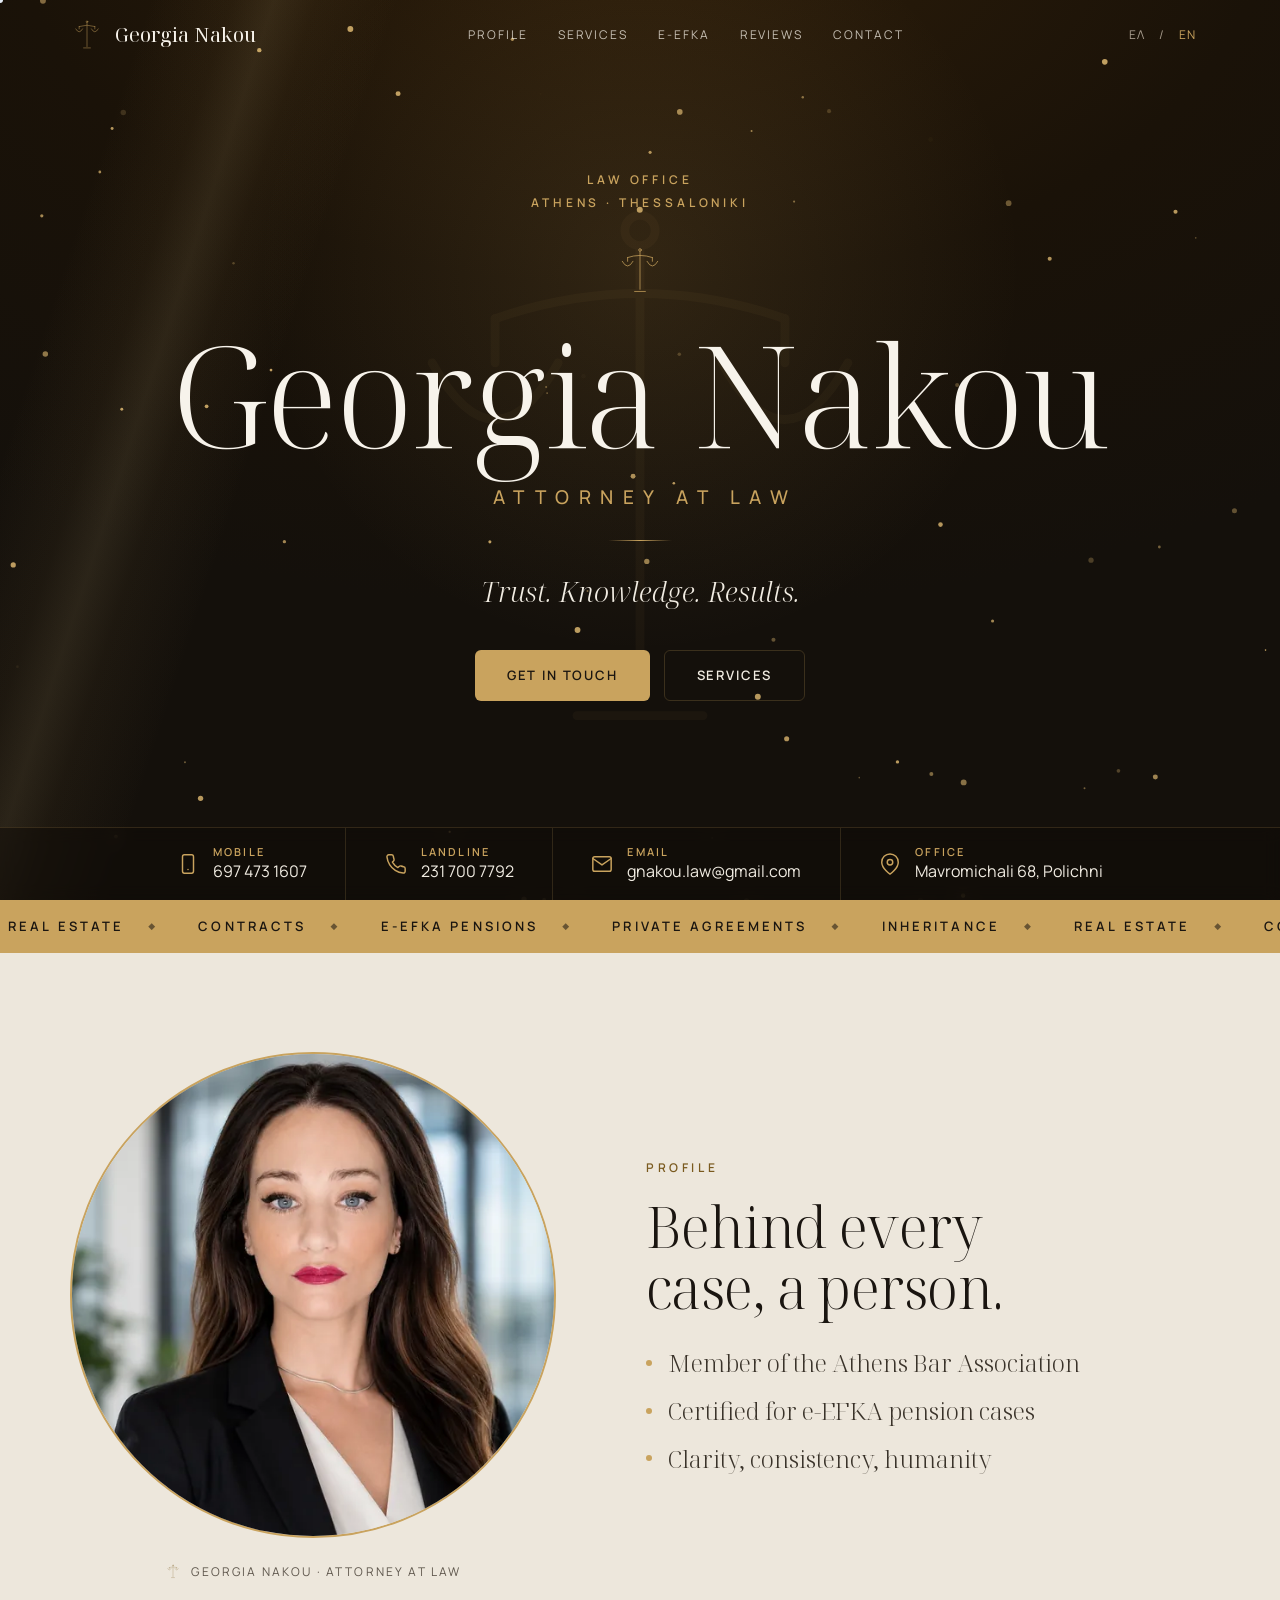
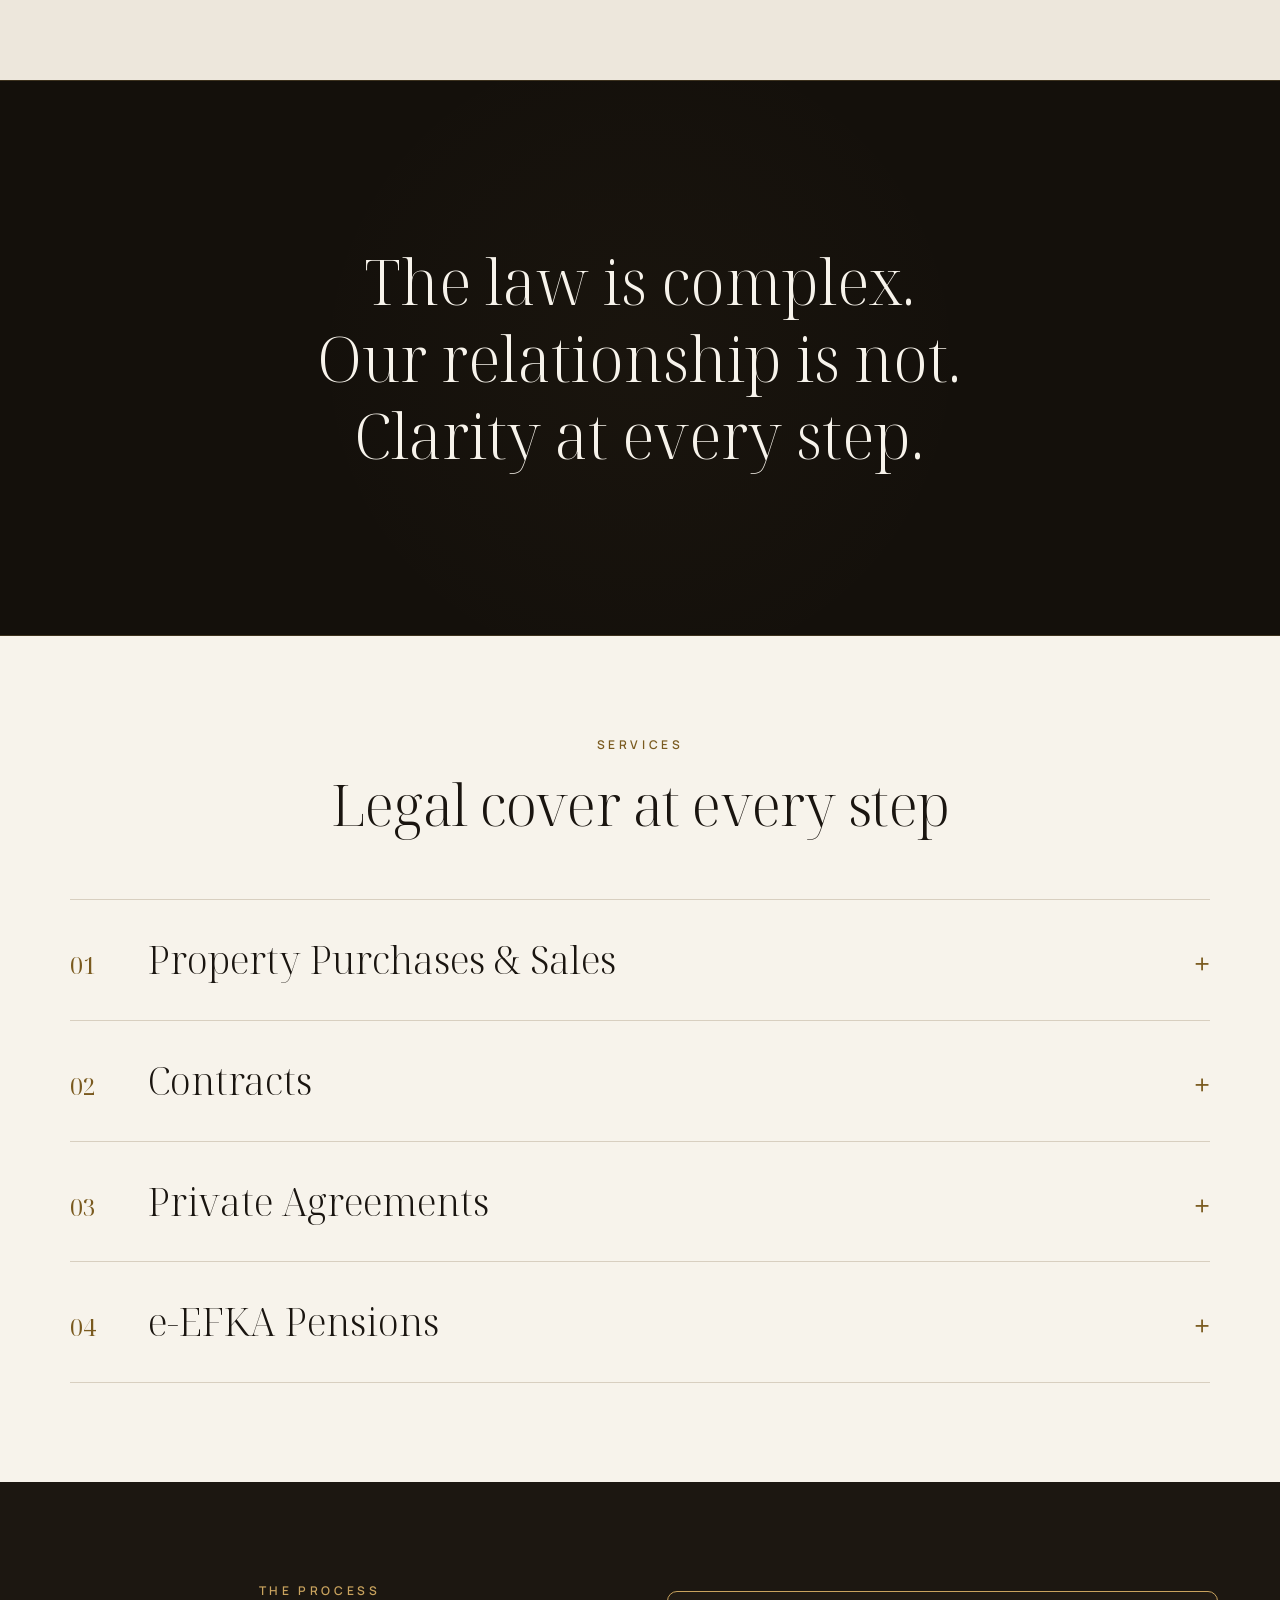
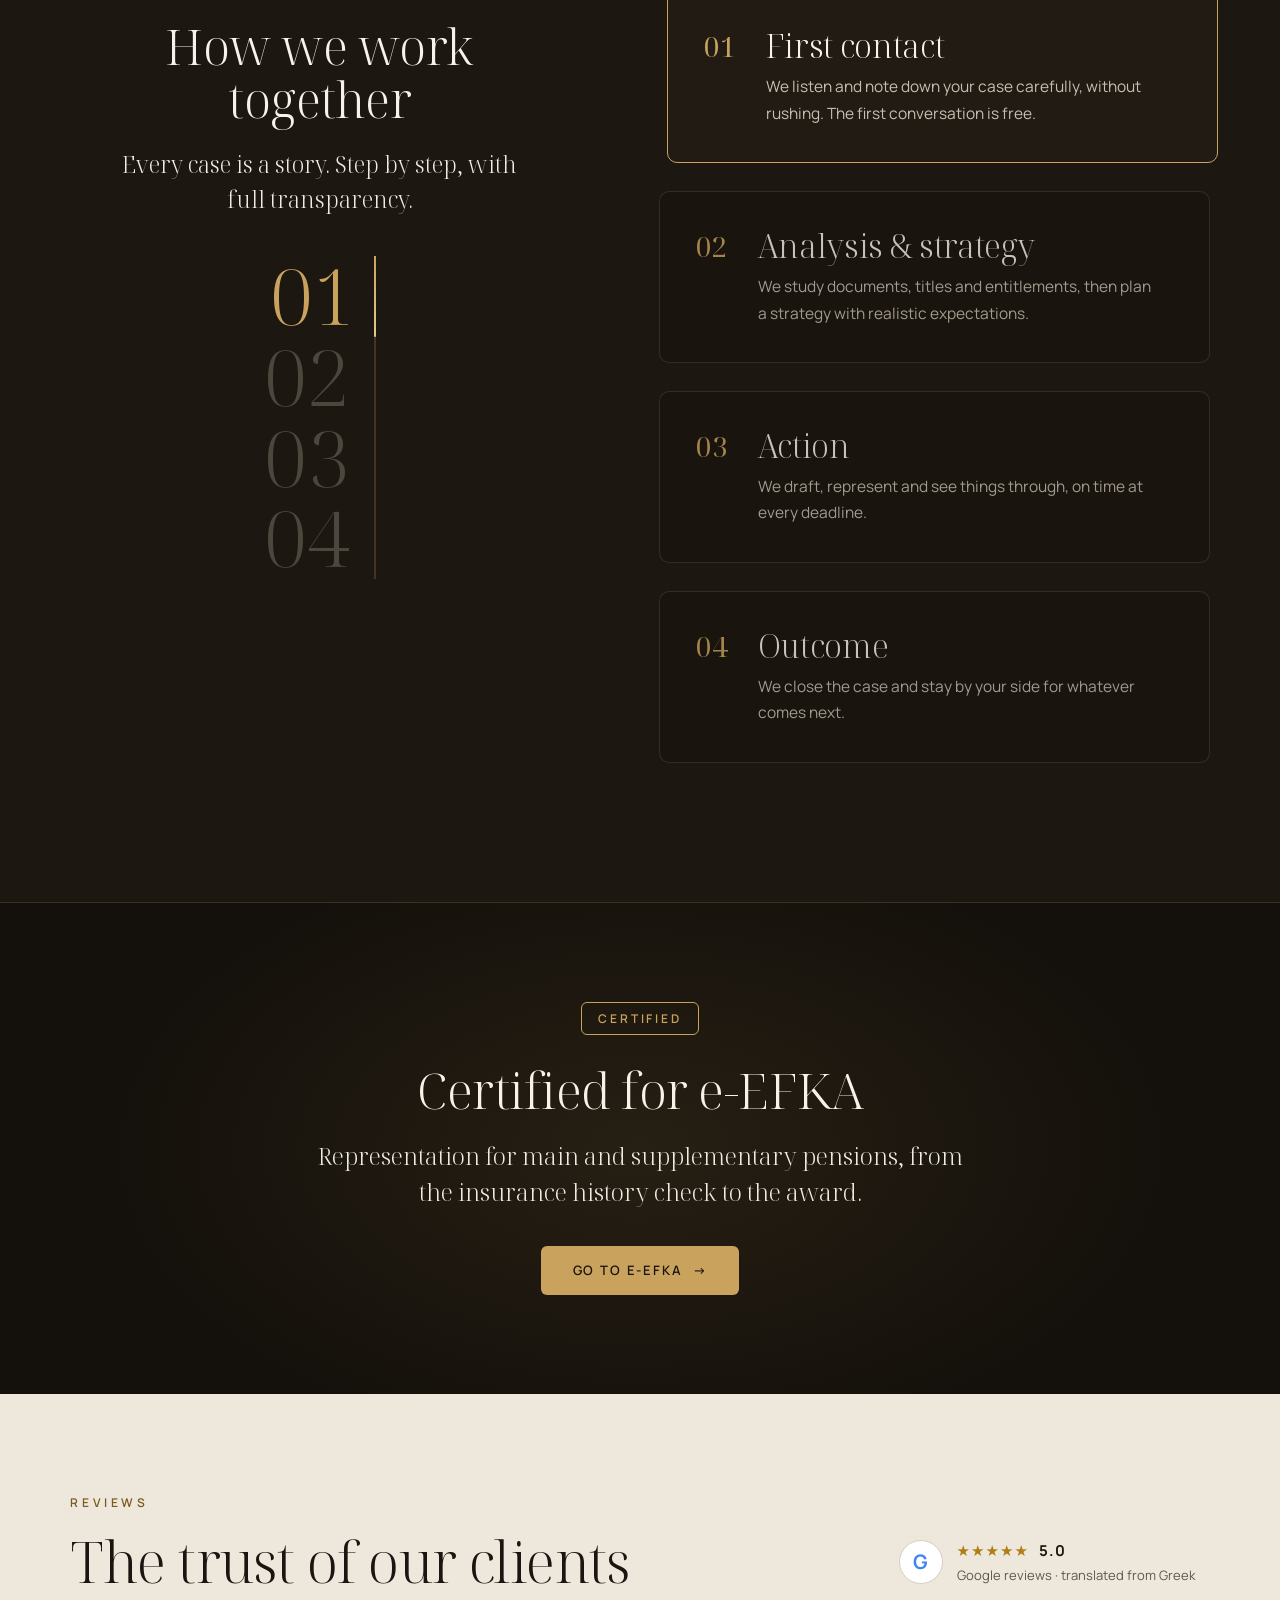
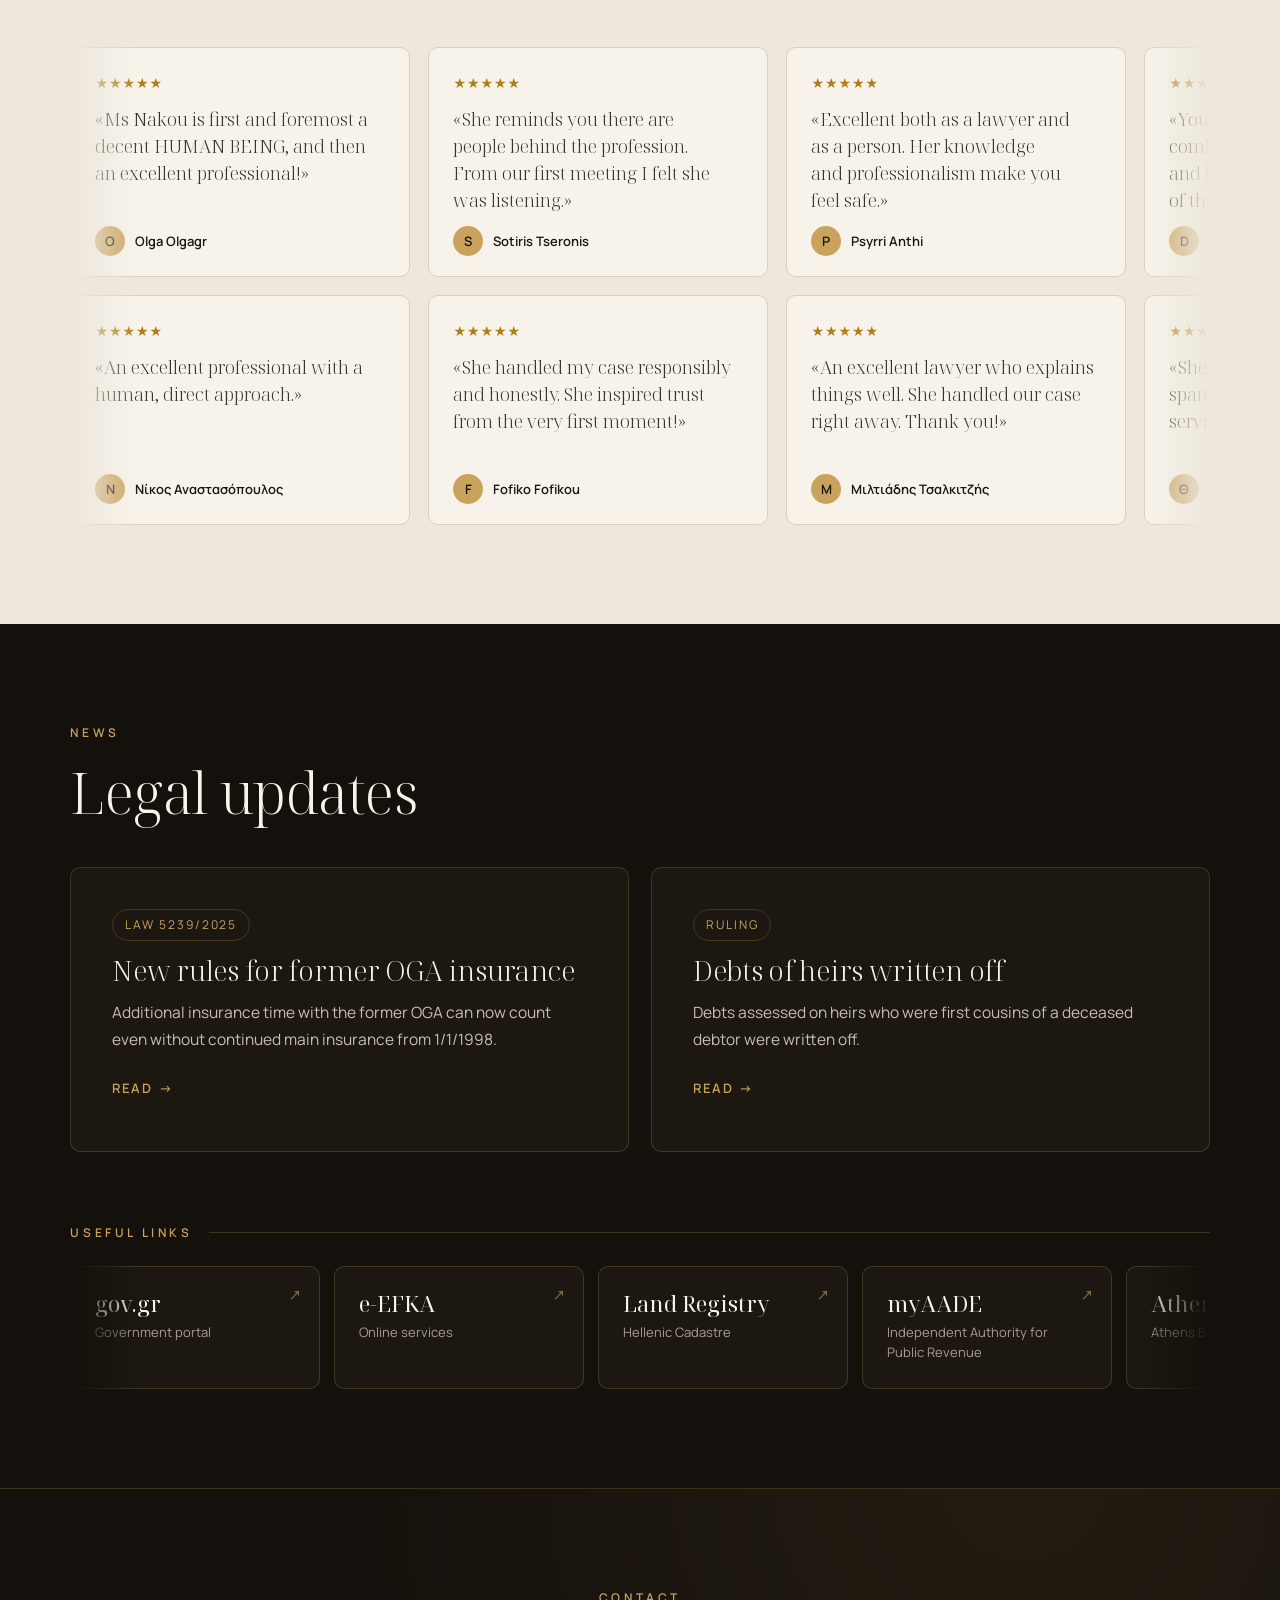
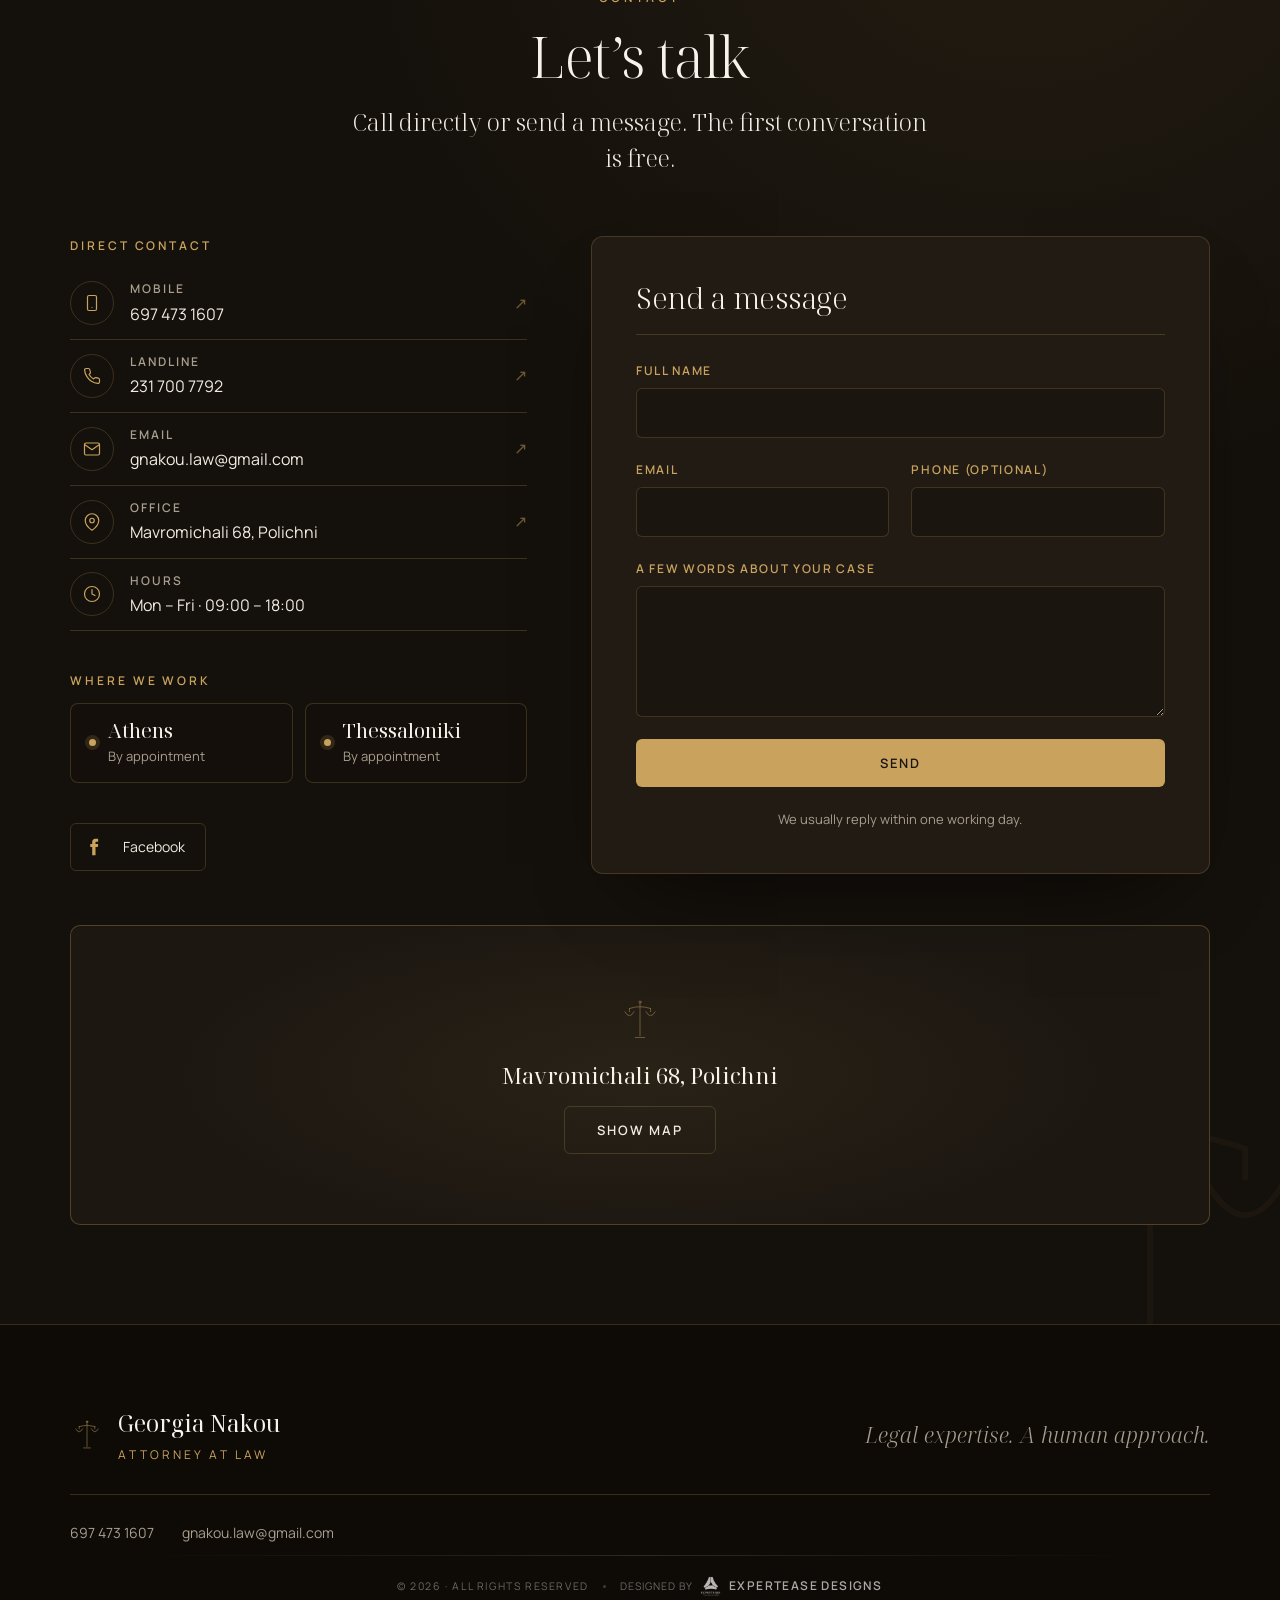
==== commit 11c3f273: "profil: σύνδεσμος στο Προφίλ Google (κριτικές, διεύθυνση)" ====
--- a/en/index.html
+++ b/en/index.html
@@ -262,7 +262,7 @@
                 <a class="btn btn-ghost" href="#services" data-i18n="hero.cta2">Services</a>
             </div>
         </div>
-        <div class="hero-info" id="heroInfo"><a class="hic" href="tel:+306974731607"><span class="hic-icon" aria-hidden="true"><svg viewBox="0 0 24 24" fill="none" stroke="currentColor" stroke-width="1.6" stroke-linecap="round" stroke-linejoin="round"><rect x="6" y="2" width="12" height="20" rx="2"></rect><line x1="12" y1="18" x2="12.01" y2="18"></line></svg></span><span class="hic-text"><span class="hic-label" data-i18n="contact.mobile">Mobile</span><span class="hic-val">697 473 1607</span></span></a><a class="hic" href="tel:+302317007792"><span class="hic-icon" aria-hidden="true"><svg viewBox="0 0 24 24" fill="none" stroke="currentColor" stroke-width="1.6" stroke-linecap="round" stroke-linejoin="round"><path d="M22 16.92v3a2 2 0 0 1-2.18 2 19.8 19.8 0 0 1-8.63-3.07 19.5 19.5 0 0 1-6-6A19.8 19.8 0 0 1 2.12 4.18 2 2 0 0 1 4.11 2h3a2 2 0 0 1 2 1.72c.13.96.36 1.9.7 2.81a2 2 0 0 1-.45 2.11L8.09 9.91a16 16 0 0 0 6 6l1.27-1.27a2 2 0 0 1 2.11-.45c.91.34 1.85.57 2.81.7A2 2 0 0 1 22 16.92z"></path></svg></span><span class="hic-text"><span class="hic-label" data-i18n="contact.landline">Landline</span><span class="hic-val">231 700 7792</span></span></a><a class="hic" href="mailto:gnakou.law@gmail.com"><span class="hic-icon" aria-hidden="true"><svg viewBox="0 0 24 24" fill="none" stroke="currentColor" stroke-width="1.6" stroke-linecap="round" stroke-linejoin="round"><rect x="2" y="4" width="20" height="16" rx="2"></rect><polyline points="22,6 12,13 2,6"></polyline></svg></span><span class="hic-text"><span class="hic-label" data-i18n="contact.emailLabel">Email</span><span class="hic-val">gnakou.law@gmail.com</span></span></a><a class="hic" href="https://www.google.com/maps/search/?api=1&amp;query=%CE%9C%CE%B1%CF%85%CF%81%CE%BF%CE%BC%CE%B9%CF%87%CE%AC%CE%BB%CE%B7+68+%CE%A0%CE%BF%CE%BB%CE%AF%CF%87%CE%BD%CE%B7+565+33" target="_blank" rel="noopener"><span class="hic-icon" aria-hidden="true"><svg viewBox="0 0 24 24" fill="none" stroke="currentColor" stroke-width="1.6" stroke-linecap="round" stroke-linejoin="round"><path d="M21 10c0 7-9 13-9 13S3 17 3 10a9 9 0 0 1 18 0z"></path><circle cx="12" cy="10" r="3"></circle></svg></span><span class="hic-text"><span class="hic-label" data-i18n="contact.addressLabel">Office</span><span class="hic-val" data-i18n="contact.address">Mavromichali 68, Polichni</span></span></a></div>
+        <div class="hero-info" id="heroInfo"><a class="hic" href="tel:+306974731607"><span class="hic-icon" aria-hidden="true"><svg viewBox="0 0 24 24" fill="none" stroke="currentColor" stroke-width="1.6" stroke-linecap="round" stroke-linejoin="round"><rect x="6" y="2" width="12" height="20" rx="2"></rect><line x1="12" y1="18" x2="12.01" y2="18"></line></svg></span><span class="hic-text"><span class="hic-label" data-i18n="contact.mobile">Mobile</span><span class="hic-val">697 473 1607</span></span></a><a class="hic" href="tel:+302317007792"><span class="hic-icon" aria-hidden="true"><svg viewBox="0 0 24 24" fill="none" stroke="currentColor" stroke-width="1.6" stroke-linecap="round" stroke-linejoin="round"><path d="M22 16.92v3a2 2 0 0 1-2.18 2 19.8 19.8 0 0 1-8.63-3.07 19.5 19.5 0 0 1-6-6A19.8 19.8 0 0 1 2.12 4.18 2 2 0 0 1 4.11 2h3a2 2 0 0 1 2 1.72c.13.96.36 1.9.7 2.81a2 2 0 0 1-.45 2.11L8.09 9.91a16 16 0 0 0 6 6l1.27-1.27a2 2 0 0 1 2.11-.45c.91.34 1.85.57 2.81.7A2 2 0 0 1 22 16.92z"></path></svg></span><span class="hic-text"><span class="hic-label" data-i18n="contact.landline">Landline</span><span class="hic-val">231 700 7792</span></span></a><a class="hic" href="mailto:gnakou.law@gmail.com"><span class="hic-icon" aria-hidden="true"><svg viewBox="0 0 24 24" fill="none" stroke="currentColor" stroke-width="1.6" stroke-linecap="round" stroke-linejoin="round"><rect x="2" y="4" width="20" height="16" rx="2"></rect><polyline points="22,6 12,13 2,6"></polyline></svg></span><span class="hic-text"><span class="hic-label" data-i18n="contact.emailLabel">Email</span><span class="hic-val">gnakou.law@gmail.com</span></span></a><a class="hic" href="https://share.google/1sa4DvbyVMADLWPpc" target="_blank" rel="noopener"><span class="hic-icon" aria-hidden="true"><svg viewBox="0 0 24 24" fill="none" stroke="currentColor" stroke-width="1.6" stroke-linecap="round" stroke-linejoin="round"><path d="M21 10c0 7-9 13-9 13S3 17 3 10a9 9 0 0 1 18 0z"></path><circle cx="12" cy="10" r="3"></circle></svg></span><span class="hic-text"><span class="hic-label" data-i18n="contact.addressLabel">Office</span><span class="hic-val" data-i18n="contact.address">Mavromichali 68, Polichni</span></span></a></div>
     </header>
 
     
@@ -333,10 +333,10 @@
                 <p class="label" data-reveal="" data-i18n="reviews.label">Reviews</p>
                 <h2 class="display" data-reveal="" data-i18n="reviews.heading">The trust of our clients</h2>
             </div>
-            <div class="g-badge" data-reveal="">
+            <a class="g-badge" id="gBadge" href="https://share.google/1sa4DvbyVMADLWPpc" target="_blank" rel="noopener" data-reveal="">
                 <span class="g-logo" aria-hidden="true">G</span>
-                <div><p class="g-stars"><span aria-hidden="true">★★★★★</span> <b>5.0</b></p><p class="g-sub" data-i18n="reviews.sub">Google reviews · translated from Greek</p></div>
-            </div>
+                <span><span class="g-stars"><span aria-hidden="true">★★★★★</span> <b>5.0</b></span><span class="g-sub" data-i18n="reviews.sub">Google reviews · translated from Greek</span></span>
+            </a>
         </div>
         <div class="rev-rows" id="reviewRows"><div class="rev-rowwrap"><ul class="rev-track "><li class="rev-card"><p class="rev-stars" aria-hidden="true">★★★★★</p><blockquote class="rev-text">«<span data-i18n="rv.1">Ms Nakou is first and foremost a decent HUMAN BEING, and then an excellent professional!</span>»</blockquote><p class="rev-foot"><span class="rev-av" aria-hidden="true">O</span><span class="rev-name" translate="no">Olga Olgagr</span></p></li><li class="rev-card"><p class="rev-stars" aria-hidden="true">★★★★★</p><blockquote class="rev-text">«<span data-i18n="rv.2">She reminds you there are people behind the profession. From our first meeting I felt she was listening.</span>»</blockquote><p class="rev-foot"><span class="rev-av" aria-hidden="true">S</span><span class="rev-name" translate="no">Sotiris Tseronis</span></p></li><li class="rev-card"><p class="rev-stars" aria-hidden="true">★★★★★</p><blockquote class="rev-text">«<span data-i18n="rv.3">Excellent both as a lawyer and as a person. Her knowledge and professionalism make you feel safe.</span>»</blockquote><p class="rev-foot"><span class="rev-av" aria-hidden="true">P</span><span class="rev-name" translate="no">Psyrri Anthi</span></p></li><li class="rev-card"><p class="rev-stars" aria-hidden="true">★★★★★</p><blockquote class="rev-text">«<span data-i18n="rv.4">You rarely meet professionals who combine knowledge, reliability and humanity. Ms Nakou is one of them!</span>»</blockquote><p class="rev-foot"><span class="rev-av" aria-hidden="true">D</span><span class="rev-name" translate="no">Dimitra P.</span></p></li><li class="rev-card"><p class="rev-stars" aria-hidden="true">★★★★★</p><blockquote class="rev-text">«<span data-i18n="rv.5">Very knowledgeable, kind and always available. My case was resolved quickly and with complete transparency.</span>»</blockquote><p class="rev-foot"><span class="rev-av" aria-hidden="true">D</span><span class="rev-name" translate="no">Dionysis Lytras</span></p></li><li class="rev-card"><p class="rev-stars" aria-hidden="true">★★★★★</p><blockquote class="rev-text">«<span data-i18n="rv.6">A flawless professional, but above all a human being, with empathy and integrity. Every case becomes personal.</span>»</blockquote><p class="rev-foot"><span class="rev-av" aria-hidden="true">G</span><span class="rev-name" translate="no">Georgia Xatzinikolaou</span></p></li><li class="rev-card"><p class="rev-stars" aria-hidden="true">★★★★★</p><blockquote class="rev-text">«<span data-i18n="rv.7">She cared sincerely from the very first moment and explained everything simply and clearly.</span>»</blockquote><p class="rev-foot"><span class="rev-av" aria-hidden="true">Π</span><span class="rev-name" lang="el" translate="no">Παναγιώτης Κωστόπουλος</span></p></li><li class="rev-card"><p class="rev-stars" aria-hidden="true">★★★★★</p><blockquote class="rev-text">«<span data-i18n="rv.8">Excellent as a lawyer and as a person. Always willing to help and answer every question.</span>»</blockquote><p class="rev-foot"><span class="rev-av" aria-hidden="true">M</span><span class="rev-name" translate="no">mary azoykh</span></p></li><li class="rev-card"><p class="rev-stars" aria-hidden="true">★★★★★</p><blockquote class="rev-text">«<span data-i18n="rv.9">Beyond her excellent legal training, she stood out for her humanity and support.</span>»</blockquote><p class="rev-foot"><span class="rev-av" aria-hidden="true">M</span><span class="rev-name" translate="no">Marios Zervos</span></p></li><li class="rev-card"><p class="rev-stars" aria-hidden="true">★★★★★</p><blockquote class="rev-text">«<span data-i18n="rv.10">Professional, reliable and effective! I recommend her without reservation — knowledge and integrity together.</span>»</blockquote><p class="rev-foot"><span class="rev-av" aria-hidden="true">Γ</span><span class="rev-name" lang="el" translate="no">Γιάννης Χατζημήτσος</span></p></li><li class="rev-card"><p class="rev-stars" aria-hidden="true">★★★★★</p><blockquote class="rev-text">«<span data-i18n="rv.11">A professional with knowledge and love for her work. The best lawyer and a wonderful person.</span>»</blockquote><p class="rev-foot"><span class="rev-av" aria-hidden="true">F</span><span class="rev-name" translate="no">f0t</span></p></li><li class="rev-card"><p class="rev-stars" aria-hidden="true">★★★★★</p><blockquote class="rev-text">«<span data-i18n="rv.12">I was lucky to finally work with a real professional. Cheerful, patient and always available.</span>»</blockquote><p class="rev-foot"><span class="rev-av" aria-hidden="true">Φ</span><span class="rev-name" lang="el" translate="no">Φωτεινή Κωστοπούλου</span></p></li><li class="rev-card"><p class="rev-stars" aria-hidden="true">★★★★★</p><blockquote class="rev-text">«<span data-i18n="rv.13">I worked with her on a serious case and was completely satisfied. Professional, prompt and effective.</span>»</blockquote><p class="rev-foot"><span class="rev-av" aria-hidden="true">K</span><span class="rev-name" translate="no">Kostas Kechagias</span></p></li><li class="rev-card"><p class="rev-stars" aria-hidden="true">★★★★★</p><blockquote class="rev-text">«<span data-i18n="rv.14">Excellent in her field. Thoroughly trained and always in touch about every development.</span>»</blockquote><p class="rev-foot"><span class="rev-av" aria-hidden="true">Γ</span><span class="rev-name" lang="el" translate="no">Γιώργος Φουρλάς</span></p></li><li class="rev-card"><p class="rev-stars" aria-hidden="true">★★★★★</p><blockquote class="rev-text">«<span data-i18n="rv.15">Punctual, willing to listen and to guide you with the right advice. Flawless.</span>»</blockquote><p class="rev-foot"><span class="rev-av" aria-hidden="true">A</span><span class="rev-name" translate="no">Antriana Gkika</span></p></li><li class="rev-card"><p class="rev-stars" aria-hidden="true">★★★★★</p><blockquote class="rev-text">«<span data-i18n="rv.16">An excellent, well-trained lawyer, willing to answer every question. In short, a flawless professional.</span>»</blockquote><p class="rev-foot"><span class="rev-av" aria-hidden="true">E</span><span class="rev-name" translate="no">eleni al</span></p></li><li class="rev-card"><p class="rev-stars" aria-hidden="true">★★★★★</p><blockquote class="rev-text">«<span data-i18n="rv.17">A flawless lawyer! Top of her field, patient and understanding, always on the client’s side!</span>»</blockquote><p class="rev-foot"><span class="rev-av" aria-hidden="true">D</span><span class="rev-name" translate="no">Dimitris Giagiwtis</span></p></li><li class="rev-card"><p class="rev-stars" aria-hidden="true">★★★★★</p><blockquote class="rev-text">«<span data-i18n="rv.18">I fully recommend Ms Nakou for her flawless professionalism and her expertise in complex legal matters.</span>»</blockquote><p class="rev-foot"><span class="rev-av" aria-hidden="true">Μ</span><span class="rev-name" lang="el" translate="no">Μαρία Μπινιάρη</span></p></li><li class="rev-card" aria-hidden="true"><p class="rev-stars" aria-hidden="true">★★★★★</p><blockquote class="rev-text">«<span data-i18n="rv.1">Ms Nakou is first and foremost a decent HUMAN BEING, and then an excellent professional!</span>»</blockquote><p class="rev-foot"><span class="rev-av" aria-hidden="true">O</span><span class="rev-name" translate="no">Olga Olgagr</span></p></li><li class="rev-card" aria-hidden="true"><p class="rev-stars" aria-hidden="true">★★★★★</p><blockquote class="rev-text">«<span data-i18n="rv.2">She reminds you there are people behind the profession. From our first meeting I felt she was listening.</span>»</blockquote><p class="rev-foot"><span class="rev-av" aria-hidden="true">S</span><span class="rev-name" translate="no">Sotiris Tseronis</span></p></li><li class="rev-card" aria-hidden="true"><p class="rev-stars" aria-hidden="true">★★★★★</p><blockquote class="rev-text">«<span data-i18n="rv.3">Excellent both as a lawyer and as a person. Her knowledge and professionalism make you feel safe.</span>»</blockquote><p class="rev-foot"><span class="rev-av" aria-hidden="true">P</span><span class="rev-name" translate="no">Psyrri Anthi</span></p></li><li class="rev-card" aria-hidden="true"><p class="rev-stars" aria-hidden="true">★★★★★</p><blockquote class="rev-text">«<span data-i18n="rv.4">You rarely meet professionals who combine knowledge, reliability and humanity. Ms Nakou is one of them!</span>»</blockquote><p class="rev-foot"><span class="rev-av" aria-hidden="true">D</span><span class="rev-name" translate="no">Dimitra P.</span></p></li><li class="rev-card" aria-hidden="true"><p class="rev-stars" aria-hidden="true">★★★★★</p><blockquote class="rev-text">«<span data-i18n="rv.5">Very knowledgeable, kind and always available. My case was resolved quickly and with complete transparency.</span>»</blockquote><p class="rev-foot"><span class="rev-av" aria-hidden="true">D</span><span class="rev-name" translate="no">Dionysis Lytras</span></p></li><li class="rev-card" aria-hidden="true"><p class="rev-stars" aria-hidden="true">★★★★★</p><blockquote class="rev-text">«<span data-i18n="rv.6">A flawless professional, but above all a human being, with empathy and integrity. Every case becomes personal.</span>»</blockquote><p class="rev-foot"><span class="rev-av" aria-hidden="true">G</span><span class="rev-name" translate="no">Georgia Xatzinikolaou</span></p></li><li class="rev-card" aria-hidden="true"><p class="rev-stars" aria-hidden="true">★★★★★</p><blockquote class="rev-text">«<span data-i18n="rv.7">She cared sincerely from the very first moment and explained everything simply and clearly.</span>»</blockquote><p class="rev-foot"><span class="rev-av" aria-hidden="true">Π</span><span class="rev-name" lang="el" translate="no">Παναγιώτης Κωστόπουλος</span></p></li><li class="rev-card" aria-hidden="true"><p class="rev-stars" aria-hidden="true">★★★★★</p><blockquote class="rev-text">«<span data-i18n="rv.8">Excellent as a lawyer and as a person. Always willing to help and answer every question.</span>»</blockquote><p class="rev-foot"><span class="rev-av" aria-hidden="true">M</span><span class="rev-name" translate="no">mary azoykh</span></p></li><li class="rev-card" aria-hidden="true"><p class="rev-stars" aria-hidden="true">★★★★★</p><blockquote class="rev-text">«<span data-i18n="rv.9">Beyond her excellent legal training, she stood out for her humanity and support.</span>»</blockquote><p class="rev-foot"><span class="rev-av" aria-hidden="true">M</span><span class="rev-name" translate="no">Marios Zervos</span></p></li><li class="rev-card" aria-hidden="true"><p class="rev-stars" aria-hidden="true">★★★★★</p><blockquote class="rev-text">«<span data-i18n="rv.10">Professional, reliable and effective! I recommend her without reservation — knowledge and integrity together.</span>»</blockquote><p class="rev-foot"><span class="rev-av" aria-hidden="true">Γ</span><span class="rev-name" lang="el" translate="no">Γιάννης Χατζημήτσος</span></p></li><li class="rev-card" aria-hidden="true"><p class="rev-stars" aria-hidden="true">★★★★★</p><blockquote class="rev-text">«<span data-i18n="rv.11">A professional with knowledge and love for her work. The best lawyer and a wonderful person.</span>»</blockquote><p class="rev-foot"><span class="rev-av" aria-hidden="true">F</span><span class="rev-name" translate="no">f0t</span></p></li><li class="rev-card" aria-hidden="true"><p class="rev-stars" aria-hidden="true">★★★★★</p><blockquote class="rev-text">«<span data-i18n="rv.12">I was lucky to finally work with a real professional. Cheerful, patient and always available.</span>»</blockquote><p class="rev-foot"><span class="rev-av" aria-hidden="true">Φ</span><span class="rev-name" lang="el" translate="no">Φωτεινή Κωστοπούλου</span></p></li><li class="rev-card" aria-hidden="true"><p class="rev-stars" aria-hidden="true">★★★★★</p><blockquote class="rev-text">«<span data-i18n="rv.13">I worked with her on a serious case and was completely satisfied. Professional, prompt and effective.</span>»</blockquote><p class="rev-foot"><span class="rev-av" aria-hidden="true">K</span><span class="rev-name" translate="no">Kostas Kechagias</span></p></li><li class="rev-card" aria-hidden="true"><p class="rev-stars" aria-hidden="true">★★★★★</p><blockquote class="rev-text">«<span data-i18n="rv.14">Excellent in her field. Thoroughly trained and always in touch about every development.</span>»</blockquote><p class="rev-foot"><span class="rev-av" aria-hidden="true">Γ</span><span class="rev-name" lang="el" translate="no">Γιώργος Φουρλάς</span></p></li><li class="rev-card" aria-hidden="true"><p class="rev-stars" aria-hidden="true">★★★★★</p><blockquote class="rev-text">«<span data-i18n="rv.15">Punctual, willing to listen and to guide you with the right advice. Flawless.</span>»</blockquote><p class="rev-foot"><span class="rev-av" aria-hidden="true">A</span><span class="rev-name" translate="no">Antriana Gkika</span></p></li><li class="rev-card" aria-hidden="true"><p class="rev-stars" aria-hidden="true">★★★★★</p><blockquote class="rev-text">«<span data-i18n="rv.16">An excellent, well-trained lawyer, willing to answer every question. In short, a flawless professional.</span>»</blockquote><p class="rev-foot"><span class="rev-av" aria-hidden="true">E</span><span class="rev-name" translate="no">eleni al</span></p></li><li class="rev-card" aria-hidden="true"><p class="rev-stars" aria-hidden="true">★★★★★</p><blockquote class="rev-text">«<span data-i18n="rv.17">A flawless lawyer! Top of her field, patient and understanding, always on the client’s side!</span>»</blockquote><p class="rev-foot"><span class="rev-av" aria-hidden="true">D</span><span class="rev-name" translate="no">Dimitris Giagiwtis</span></p></li><li class="rev-card" aria-hidden="true"><p class="rev-stars" aria-hidden="true">★★★★★</p><blockquote class="rev-text">«<span data-i18n="rv.18">I fully recommend Ms Nakou for her flawless professionalism and her expertise in complex legal matters.</span>»</blockquote><p class="rev-foot"><span class="rev-av" aria-hidden="true">Μ</span><span class="rev-name" lang="el" translate="no">Μαρία Μπινιάρη</span></p></li></ul></div><div class="rev-rowwrap"><ul class="rev-track rev"><li class="rev-card"><p class="rev-stars" aria-hidden="true">★★★★★</p><blockquote class="rev-text">«<span data-i18n="rv.19">An excellent professional with a human, direct approach.</span>»</blockquote><p class="rev-foot"><span class="rev-av" aria-hidden="true">Ν</span><span class="rev-name" lang="el" translate="no">Νίκος Αναστασόπουλος</span></p></li><li class="rev-card"><p class="rev-stars" aria-hidden="true">★★★★★</p><blockquote class="rev-text">«<span data-i18n="rv.20">She handled my case responsibly and honestly. She inspired trust from the very first moment!</span>»</blockquote><p class="rev-foot"><span class="rev-av" aria-hidden="true">F</span><span class="rev-name" translate="no">Fofiko Fofikou</span></p></li><li class="rev-card"><p class="rev-stars" aria-hidden="true">★★★★★</p><blockquote class="rev-text">«<span data-i18n="rv.21">An excellent lawyer who explains things well. She handled our case right away. Thank you!</span>»</blockquote><p class="rev-foot"><span class="rev-av" aria-hidden="true">Μ</span><span class="rev-name" lang="el" translate="no">Μιλτιάδης Τσαλκιτζής</span></p></li><li class="rev-card"><p class="rev-stars" aria-hidden="true">★★★★★</p><blockquote class="rev-text">«<span data-i18n="rv.22">She answered every question and spared me any hassle. Fantastic service, thank you very much!</span>»</blockquote><p class="rev-foot"><span class="rev-av" aria-hidden="true">Θ</span><span class="rev-name" lang="el" translate="no">Θεοδώρα Κετάνη</span></p></li><li class="rev-card"><p class="rev-stars" aria-hidden="true">★★★★★</p><blockquote class="rev-text">«<span data-i18n="rv.23">Excellent service, very professional and knowledgeable, and above all humane.</span>»</blockquote><p class="rev-foot"><span class="rev-av" aria-hidden="true">K</span><span class="rev-name" translate="no">kiki vag</span></p></li><li class="rev-card"><p class="rev-stars" aria-hidden="true">★★★★★</p><blockquote class="rev-text">«<span data-i18n="rv.24">An excellent lawyer! Flawless work, always punctual, responsible and quick to respond.</span>»</blockquote><p class="rev-foot"><span class="rev-av" aria-hidden="true">A</span><span class="rev-name" translate="no">A-KAPA</span></p></li><li class="rev-card"><p class="rev-stars" aria-hidden="true">★★★★★</p><blockquote class="rev-text">«<span data-i18n="rv.25">An excellent professional and an empathetic person.</span>»</blockquote><p class="rev-foot"><span class="rev-av" aria-hidden="true">E</span><span class="rev-name" translate="no">Eleni Stonikou</span></p></li><li class="rev-card"><p class="rev-stars" aria-hidden="true">★★★★★</p><blockquote class="rev-text">«<span data-i18n="rv.26">Excellent, with an incredible breadth of legal knowledge.</span>»</blockquote><p class="rev-foot"><span class="rev-av" aria-hidden="true">V</span><span class="rev-name" translate="no">Vasilis Michopoulos</span></p></li><li class="rev-card"><p class="rev-stars" aria-hidden="true">★★★★★</p><blockquote class="rev-text">«<span data-i18n="rv.27">She helped me responsibly, consistently and with real interest. She showed deep knowledge from the start.</span>»</blockquote><p class="rev-foot"><span class="rev-av" aria-hidden="true">G</span><span class="rev-name" translate="no">Georgia Rentzou</span></p></li><li class="rev-card"><p class="rev-stars" aria-hidden="true">★★★★★</p><blockquote class="rev-text">«<span data-i18n="rv.28">She knows exactly how to steer you in the right direction. I would give 10 stars if I could!</span>»</blockquote><p class="rev-foot"><span class="rev-av" aria-hidden="true">E</span><span class="rev-name" translate="no">Evanggelia Danapasi</span></p></li><li class="rev-card"><p class="rev-stars" aria-hidden="true">★★★★★</p><blockquote class="rev-text">«<span data-i18n="rv.29">Luckily our neighbourhood has a lawyer like her!</span>»</blockquote><p class="rev-foot"><span class="rev-av" aria-hidden="true">M</span><span class="rev-name" translate="no">Mpetso Mpetso</span></p></li><li class="rev-card"><p class="rev-stars" aria-hidden="true">★★★★★</p><blockquote class="rev-text">«<span data-i18n="rv.30">An excellent lawyer and an amazing person!</span>»</blockquote><p class="rev-foot"><span class="rev-av" aria-hidden="true">F</span><span class="rev-name" translate="no">Fay Bet</span></p></li><li class="rev-card"><p class="rev-stars" aria-hidden="true">★★★★★</p><blockquote class="rev-text">«<span data-i18n="rv.31">Knowledgeable and ready to answer any question. I recommend her without reservation!</span>»</blockquote><p class="rev-foot"><span class="rev-av" aria-hidden="true">B</span><span class="rev-name" translate="no">Bariemai Pouzw</span></p></li><li class="rev-card"><p class="rev-stars" aria-hidden="true">★★★★★</p><blockquote class="rev-text">«<span data-i18n="rv.32">An excellent, experienced professional!</span>»</blockquote><p class="rev-foot"><span class="rev-av" aria-hidden="true">E</span><span class="rev-name" translate="no">efstathia azouki</span></p></li><li class="rev-card"><p class="rev-stars" aria-hidden="true">★★★★★</p><blockquote class="rev-text">«<span data-i18n="rv.33">A flawless professional! By our side in everything! Thank you so much!</span>»</blockquote><p class="rev-foot"><span class="rev-av" aria-hidden="true">E</span><span class="rev-name" translate="no">eirini pavlidou</span></p></li><li class="rev-card"><p class="rev-stars" aria-hidden="true">★★★★★</p><blockquote class="rev-text">«<span data-i18n="rv.34">Prompt, flawless service! Highly recommended!</span>»</blockquote><p class="rev-foot"><span class="rev-av" aria-hidden="true">Δ</span><span class="rev-name" lang="el" translate="no">Δέσποινα Θεοφανίδου</span></p></li><li class="rev-card"><p class="rev-stars" aria-hidden="true">★★★★★</p><blockquote class="rev-text">«<span data-i18n="rv.35">An amazing professional! She stands out for her knowledge, which she explains with great patience.</span>»</blockquote><p class="rev-foot"><span class="rev-av" aria-hidden="true">Α</span><span class="rev-name" lang="el" translate="no">Αθηνά Κιοσέογλου</span></p></li><li class="rev-card"><p class="rev-stars" aria-hidden="true">★★★★★</p><blockquote class="rev-text">«<span data-i18n="rv.36">After a bad first experience with another lawyer, Ms Nakou took responsible charge of our property purchase.</span>»</blockquote><p class="rev-foot"><span class="rev-av" aria-hidden="true">Ν</span><span class="rev-name" lang="el" translate="no">Νικόλαος Αζ.</span></p></li><li class="rev-card" aria-hidden="true"><p class="rev-stars" aria-hidden="true">★★★★★</p><blockquote class="rev-text">«<span data-i18n="rv.19">An excellent professional with a human, direct approach.</span>»</blockquote><p class="rev-foot"><span class="rev-av" aria-hidden="true">Ν</span><span class="rev-name" lang="el" translate="no">Νίκος Αναστασόπουλος</span></p></li><li class="rev-card" aria-hidden="true"><p class="rev-stars" aria-hidden="true">★★★★★</p><blockquote class="rev-text">«<span data-i18n="rv.20">She handled my case responsibly and honestly. She inspired trust from the very first moment!</span>»</blockquote><p class="rev-foot"><span class="rev-av" aria-hidden="true">F</span><span class="rev-name" translate="no">Fofiko Fofikou</span></p></li><li class="rev-card" aria-hidden="true"><p class="rev-stars" aria-hidden="true">★★★★★</p><blockquote class="rev-text">«<span data-i18n="rv.21">An excellent lawyer who explains things well. She handled our case right away. Thank you!</span>»</blockquote><p class="rev-foot"><span class="rev-av" aria-hidden="true">Μ</span><span class="rev-name" lang="el" translate="no">Μιλτιάδης Τσαλκιτζής</span></p></li><li class="rev-card" aria-hidden="true"><p class="rev-stars" aria-hidden="true">★★★★★</p><blockquote class="rev-text">«<span data-i18n="rv.22">She answered every question and spared me any hassle. Fantastic service, thank you very much!</span>»</blockquote><p class="rev-foot"><span class="rev-av" aria-hidden="true">Θ</span><span class="rev-name" lang="el" translate="no">Θεοδώρα Κετάνη</span></p></li><li class="rev-card" aria-hidden="true"><p class="rev-stars" aria-hidden="true">★★★★★</p><blockquote class="rev-text">«<span data-i18n="rv.23">Excellent service, very professional and knowledgeable, and above all humane.</span>»</blockquote><p class="rev-foot"><span class="rev-av" aria-hidden="true">K</span><span class="rev-name" translate="no">kiki vag</span></p></li><li class="rev-card" aria-hidden="true"><p class="rev-stars" aria-hidden="true">★★★★★</p><blockquote class="rev-text">«<span data-i18n="rv.24">An excellent lawyer! Flawless work, always punctual, responsible and quick to respond.</span>»</blockquote><p class="rev-foot"><span class="rev-av" aria-hidden="true">A</span><span class="rev-name" translate="no">A-KAPA</span></p></li><li class="rev-card" aria-hidden="true"><p class="rev-stars" aria-hidden="true">★★★★★</p><blockquote class="rev-text">«<span data-i18n="rv.25">An excellent professional and an empathetic person.</span>»</blockquote><p class="rev-foot"><span class="rev-av" aria-hidden="true">E</span><span class="rev-name" translate="no">Eleni Stonikou</span></p></li><li class="rev-card" aria-hidden="true"><p class="rev-stars" aria-hidden="true">★★★★★</p><blockquote class="rev-text">«<span data-i18n="rv.26">Excellent, with an incredible breadth of legal knowledge.</span>»</blockquote><p class="rev-foot"><span class="rev-av" aria-hidden="true">V</span><span class="rev-name" translate="no">Vasilis Michopoulos</span></p></li><li class="rev-card" aria-hidden="true"><p class="rev-stars" aria-hidden="true">★★★★★</p><blockquote class="rev-text">«<span data-i18n="rv.27">She helped me responsibly, consistently and with real interest. She showed deep knowledge from the start.</span>»</blockquote><p class="rev-foot"><span class="rev-av" aria-hidden="true">G</span><span class="rev-name" translate="no">Georgia Rentzou</span></p></li><li class="rev-card" aria-hidden="true"><p class="rev-stars" aria-hidden="true">★★★★★</p><blockquote class="rev-text">«<span data-i18n="rv.28">She knows exactly how to steer you in the right direction. I would give 10 stars if I could!</span>»</blockquote><p class="rev-foot"><span class="rev-av" aria-hidden="true">E</span><span class="rev-name" translate="no">Evanggelia Danapasi</span></p></li><li class="rev-card" aria-hidden="true"><p class="rev-stars" aria-hidden="true">★★★★★</p><blockquote class="rev-text">«<span data-i18n="rv.29">Luckily our neighbourhood has a lawyer like her!</span>»</blockquote><p class="rev-foot"><span class="rev-av" aria-hidden="true">M</span><span class="rev-name" translate="no">Mpetso Mpetso</span></p></li><li class="rev-card" aria-hidden="true"><p class="rev-stars" aria-hidden="true">★★★★★</p><blockquote class="rev-text">«<span data-i18n="rv.30">An excellent lawyer and an amazing person!</span>»</blockquote><p class="rev-foot"><span class="rev-av" aria-hidden="true">F</span><span class="rev-name" translate="no">Fay Bet</span></p></li><li class="rev-card" aria-hidden="true"><p class="rev-stars" aria-hidden="true">★★★★★</p><blockquote class="rev-text">«<span data-i18n="rv.31">Knowledgeable and ready to answer any question. I recommend her without reservation!</span>»</blockquote><p class="rev-foot"><span class="rev-av" aria-hidden="true">B</span><span class="rev-name" translate="no">Bariemai Pouzw</span></p></li><li class="rev-card" aria-hidden="true"><p class="rev-stars" aria-hidden="true">★★★★★</p><blockquote class="rev-text">«<span data-i18n="rv.32">An excellent, experienced professional!</span>»</blockquote><p class="rev-foot"><span class="rev-av" aria-hidden="true">E</span><span class="rev-name" translate="no">efstathia azouki</span></p></li><li class="rev-card" aria-hidden="true"><p class="rev-stars" aria-hidden="true">★★★★★</p><blockquote class="rev-text">«<span data-i18n="rv.33">A flawless professional! By our side in everything! Thank you so much!</span>»</blockquote><p class="rev-foot"><span class="rev-av" aria-hidden="true">E</span><span class="rev-name" translate="no">eirini pavlidou</span></p></li><li class="rev-card" aria-hidden="true"><p class="rev-stars" aria-hidden="true">★★★★★</p><blockquote class="rev-text">«<span data-i18n="rv.34">Prompt, flawless service! Highly recommended!</span>»</blockquote><p class="rev-foot"><span class="rev-av" aria-hidden="true">Δ</span><span class="rev-name" lang="el" translate="no">Δέσποινα Θεοφανίδου</span></p></li><li class="rev-card" aria-hidden="true"><p class="rev-stars" aria-hidden="true">★★★★★</p><blockquote class="rev-text">«<span data-i18n="rv.35">An amazing professional! She stands out for her knowledge, which she explains with great patience.</span>»</blockquote><p class="rev-foot"><span class="rev-av" aria-hidden="true">Α</span><span class="rev-name" lang="el" translate="no">Αθηνά Κιοσέογλου</span></p></li><li class="rev-card" aria-hidden="true"><p class="rev-stars" aria-hidden="true">★★★★★</p><blockquote class="rev-text">«<span data-i18n="rv.36">After a bad first experience with another lawyer, Ms Nakou took responsible charge of our property purchase.</span>»</blockquote><p class="rev-foot"><span class="rev-av" aria-hidden="true">Ν</span><span class="rev-name" lang="el" translate="no">Νικόλαος Αζ.</span></p></li></ul></div></div>
     </section>
@@ -363,7 +363,7 @@
                 <p class="contact-sub" data-reveal="" data-i18n="contact.sub">Call directly or send a message. The first conversation is free.</p>
             </div>
             <div class="contact-grid">
-                <div class="contact-info" id="contactInfo" data-reveal=""><div class="ci-block"><p class="ci-cap" data-i18n="contact.direct">Direct contact</p><a class="ci" href="tel:+306974731607"><span class="ci-ic" aria-hidden="true"><svg viewBox="0 0 24 24" fill="none" stroke="currentColor" stroke-width="1.6" stroke-linecap="round" stroke-linejoin="round"><rect x="6" y="2" width="12" height="20" rx="2"></rect><line x1="12" y1="18" x2="12.01" y2="18"></line></svg></span><span class="ci-txt"><b data-i18n="contact.mobile">Mobile</b><span>697 473 1607</span></span><span class="ci-go" aria-hidden="true">↗</span></a><a class="ci" href="tel:+302317007792"><span class="ci-ic" aria-hidden="true"><svg viewBox="0 0 24 24" fill="none" stroke="currentColor" stroke-width="1.6" stroke-linecap="round" stroke-linejoin="round"><path d="M22 16.92v3a2 2 0 0 1-2.18 2 19.8 19.8 0 0 1-8.63-3.07 19.5 19.5 0 0 1-6-6A19.8 19.8 0 0 1 2.12 4.18 2 2 0 0 1 4.11 2h3a2 2 0 0 1 2 1.72c.13.96.36 1.9.7 2.81a2 2 0 0 1-.45 2.11L8.09 9.91a16 16 0 0 0 6 6l1.27-1.27a2 2 0 0 1 2.11-.45c.91.34 1.85.57 2.81.7A2 2 0 0 1 22 16.92z"></path></svg></span><span class="ci-txt"><b data-i18n="contact.landline">Landline</b><span>231 700 7792</span></span><span class="ci-go" aria-hidden="true">↗</span></a><a class="ci" href="mailto:gnakou.law@gmail.com"><span class="ci-ic" aria-hidden="true"><svg viewBox="0 0 24 24" fill="none" stroke="currentColor" stroke-width="1.6" stroke-linecap="round" stroke-linejoin="round"><rect x="2" y="4" width="20" height="16" rx="2"></rect><polyline points="22,6 12,13 2,6"></polyline></svg></span><span class="ci-txt"><b data-i18n="contact.emailLabel">Email</b><span>gnakou.law@gmail.com</span></span><span class="ci-go" aria-hidden="true">↗</span></a><a class="ci" href="https://www.google.com/maps/search/?api=1&amp;query=%CE%9C%CE%B1%CF%85%CF%81%CE%BF%CE%BC%CE%B9%CF%87%CE%AC%CE%BB%CE%B7+68+%CE%A0%CE%BF%CE%BB%CE%AF%CF%87%CE%BD%CE%B7+565+33" target="_blank" rel="noopener"><span class="ci-ic" aria-hidden="true"><svg viewBox="0 0 24 24" fill="none" stroke="currentColor" stroke-width="1.6" stroke-linecap="round" stroke-linejoin="round"><path d="M21 10c0 7-9 13-9 13S3 17 3 10a9 9 0 0 1 18 0z"></path><circle cx="12" cy="10" r="3"></circle></svg></span><span class="ci-txt"><b data-i18n="contact.addressLabel">Office</b><span data-i18n="contact.address">Mavromichali 68, Polichni</span></span><span class="ci-go" aria-hidden="true">↗</span></a><div class="ci"><span class="ci-ic" aria-hidden="true"><svg viewBox="0 0 24 24" fill="none" stroke="currentColor" stroke-width="1.6" stroke-linecap="round" stroke-linejoin="round"><circle cx="12" cy="12" r="10"></circle><polyline points="12,6 12,12 16,14"></polyline></svg></span><span class="ci-txt"><b data-i18n="contact.hoursLabel">Hours</b><span data-i18n="contact.hours">Mon – Fri · 09:00 – 18:00</span></span></div></div><div class="ci-block"><p class="ci-cap" data-i18n="contact.cities">Where we work</p><div class="ci-cities"><div class="ci-city"><span class="ci-city-dot" aria-hidden="true"></span><div><p class="ci-city-name" data-i18n="city.ath">Athens</p><p class="ci-city-note" data-i18n="contact.byAppt">By appointment</p></div></div><div class="ci-city"><span class="ci-city-dot" aria-hidden="true"></span><div><p class="ci-city-name" data-i18n="city.thes">Thessaloniki</p><p class="ci-city-note" data-i18n="contact.byAppt">By appointment</p></div></div></div></div><a class="ci-social" href="https://www.facebook.com/profile.php?id=61579331237666" target="_blank" rel="noopener"><span class="ci-ic" aria-hidden="true"><svg viewBox="0 0 24 24" fill="currentColor"><path d="M14 8V6c0-.9.6-1.1 1-1.1h2.5V1H14c-3.6 0-4.4 2.7-4.4 4.4V8H7v4h2.6v11H14V12h3.2l.4-4H14z"></path></svg></span> Facebook</a></div>
+                <div class="contact-info" id="contactInfo" data-reveal=""><div class="ci-block"><p class="ci-cap" data-i18n="contact.direct">Direct contact</p><a class="ci" href="tel:+306974731607"><span class="ci-ic" aria-hidden="true"><svg viewBox="0 0 24 24" fill="none" stroke="currentColor" stroke-width="1.6" stroke-linecap="round" stroke-linejoin="round"><rect x="6" y="2" width="12" height="20" rx="2"></rect><line x1="12" y1="18" x2="12.01" y2="18"></line></svg></span><span class="ci-txt"><b data-i18n="contact.mobile">Mobile</b><span>697 473 1607</span></span><span class="ci-go" aria-hidden="true">↗</span></a><a class="ci" href="tel:+302317007792"><span class="ci-ic" aria-hidden="true"><svg viewBox="0 0 24 24" fill="none" stroke="currentColor" stroke-width="1.6" stroke-linecap="round" stroke-linejoin="round"><path d="M22 16.92v3a2 2 0 0 1-2.18 2 19.8 19.8 0 0 1-8.63-3.07 19.5 19.5 0 0 1-6-6A19.8 19.8 0 0 1 2.12 4.18 2 2 0 0 1 4.11 2h3a2 2 0 0 1 2 1.72c.13.96.36 1.9.7 2.81a2 2 0 0 1-.45 2.11L8.09 9.91a16 16 0 0 0 6 6l1.27-1.27a2 2 0 0 1 2.11-.45c.91.34 1.85.57 2.81.7A2 2 0 0 1 22 16.92z"></path></svg></span><span class="ci-txt"><b data-i18n="contact.landline">Landline</b><span>231 700 7792</span></span><span class="ci-go" aria-hidden="true">↗</span></a><a class="ci" href="mailto:gnakou.law@gmail.com"><span class="ci-ic" aria-hidden="true"><svg viewBox="0 0 24 24" fill="none" stroke="currentColor" stroke-width="1.6" stroke-linecap="round" stroke-linejoin="round"><rect x="2" y="4" width="20" height="16" rx="2"></rect><polyline points="22,6 12,13 2,6"></polyline></svg></span><span class="ci-txt"><b data-i18n="contact.emailLabel">Email</b><span>gnakou.law@gmail.com</span></span><span class="ci-go" aria-hidden="true">↗</span></a><a class="ci" href="https://share.google/1sa4DvbyVMADLWPpc" target="_blank" rel="noopener"><span class="ci-ic" aria-hidden="true"><svg viewBox="0 0 24 24" fill="none" stroke="currentColor" stroke-width="1.6" stroke-linecap="round" stroke-linejoin="round"><path d="M21 10c0 7-9 13-9 13S3 17 3 10a9 9 0 0 1 18 0z"></path><circle cx="12" cy="10" r="3"></circle></svg></span><span class="ci-txt"><b data-i18n="contact.addressLabel">Office</b><span data-i18n="contact.address">Mavromichali 68, Polichni</span></span><span class="ci-go" aria-hidden="true">↗</span></a><div class="ci"><span class="ci-ic" aria-hidden="true"><svg viewBox="0 0 24 24" fill="none" stroke="currentColor" stroke-width="1.6" stroke-linecap="round" stroke-linejoin="round"><circle cx="12" cy="12" r="10"></circle><polyline points="12,6 12,12 16,14"></polyline></svg></span><span class="ci-txt"><b data-i18n="contact.hoursLabel">Hours</b><span data-i18n="contact.hours">Mon – Fri · 09:00 – 18:00</span></span></div></div><div class="ci-block"><p class="ci-cap" data-i18n="contact.cities">Where we work</p><div class="ci-cities"><div class="ci-city"><span class="ci-city-dot" aria-hidden="true"></span><div><p class="ci-city-name" data-i18n="city.ath">Athens</p><p class="ci-city-note" data-i18n="contact.byAppt">By appointment</p></div></div><div class="ci-city"><span class="ci-city-dot" aria-hidden="true"></span><div><p class="ci-city-name" data-i18n="city.thes">Thessaloniki</p><p class="ci-city-note" data-i18n="contact.byAppt">By appointment</p></div></div></div></div><a class="ci-social" href="https://www.facebook.com/profile.php?id=61579331237666" target="_blank" rel="noopener"><span class="ci-ic" aria-hidden="true"><svg viewBox="0 0 24 24" fill="currentColor"><path d="M14 8V6c0-.9.6-1.1 1-1.1h2.5V1H14c-3.6 0-4.4 2.7-4.4 4.4V8H7v4h2.6v11H14V12h3.2l.4-4H14z"></path></svg></span> Facebook</a></div>
 
                 <div class="contact-form-wrap" data-reveal="">
                     <div class="form-card">
--- a/styles.css
+++ b/styles.css
@@ -206,7 +206,9 @@
 .reviews{background:var(--parch);color:var(--ink);overflow:hidden}
 .reviews-head{display:flex;align-items:flex-end;justify-content:space-between;gap:24px;flex-wrap:wrap;margin-bottom:clamp(32px,5vw,54px)}
 .reviews .label{color:var(--gold-ink)}.reviews .display{color:var(--ink)}
-.g-badge{display:flex;align-items:center;gap:14px}
+.g-badge{display:flex;align-items:center;gap:14px;min-height:48px;padding:6px 14px 6px 6px;border:1px solid transparent;border-radius:40px;transition:border-color .3s,background .3s}
+.g-badge:hover{border-color:var(--line-l);background:var(--ivory)}
+.g-stars,.g-sub{display:block}
 .g-logo{width:44px;height:44px;border-radius:50%;background:#fff;border:1px solid var(--line-l);color:#4285F4;font-weight:700;font-size:20px;display:flex;align-items:center;justify-content:center;flex-shrink:0}
 .g-stars{font-size:15px;color:#B07D16;letter-spacing:1px}.g-stars b{color:var(--ink);margin-left:6px}
 .g-sub{font-size:13px;color:var(--muted-d);margin-top:2px}
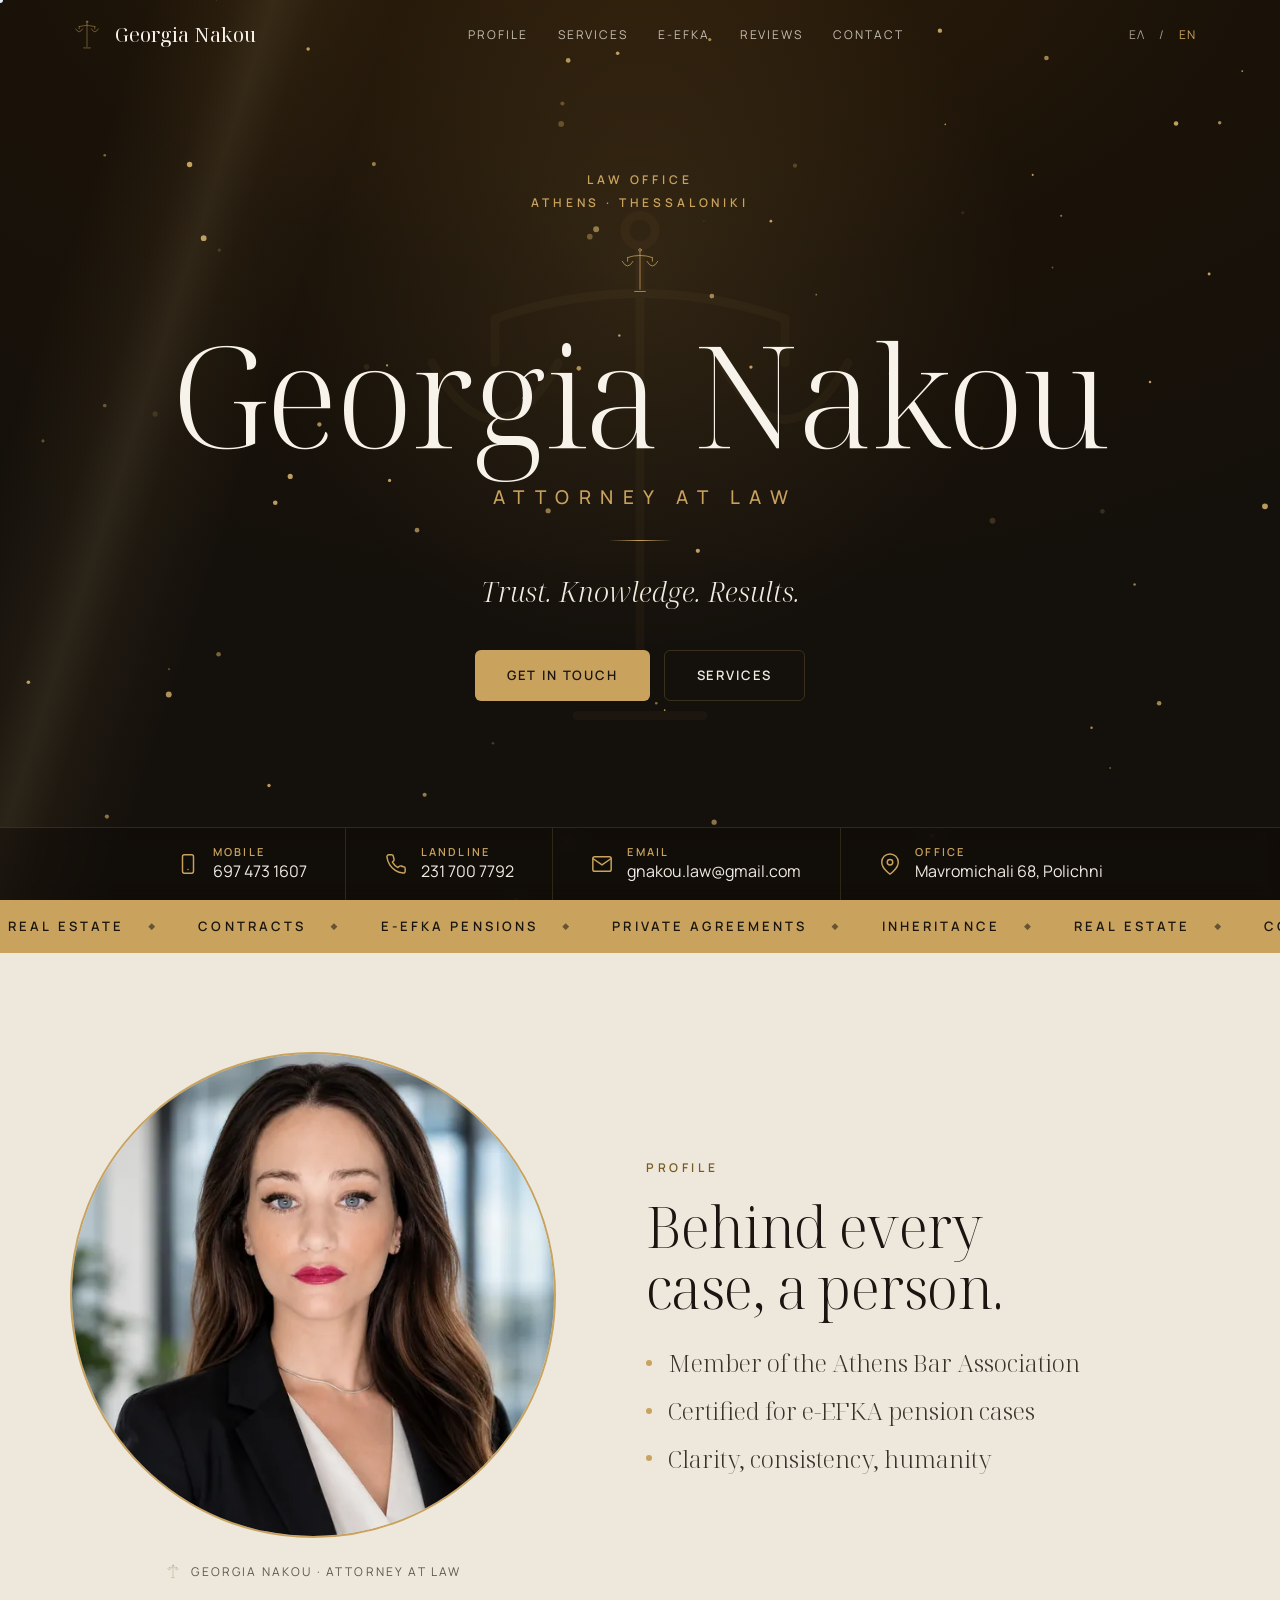
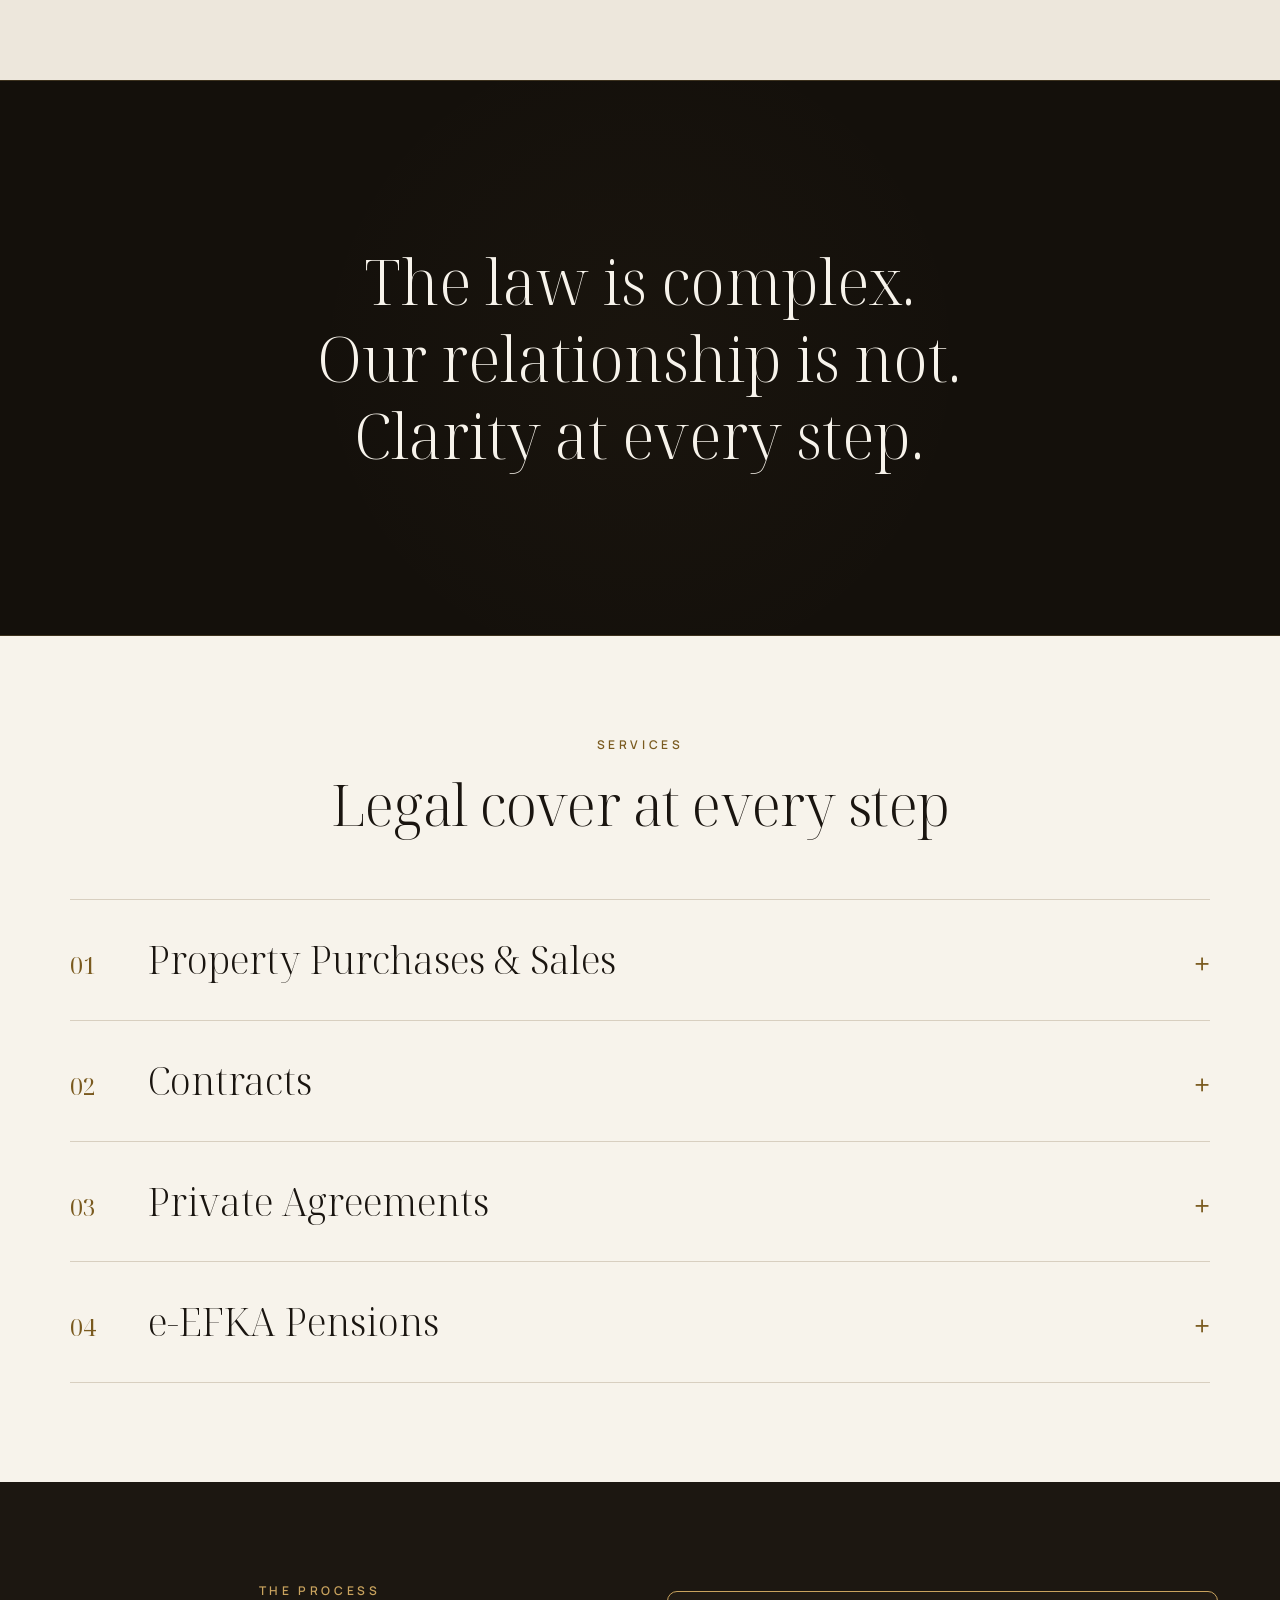
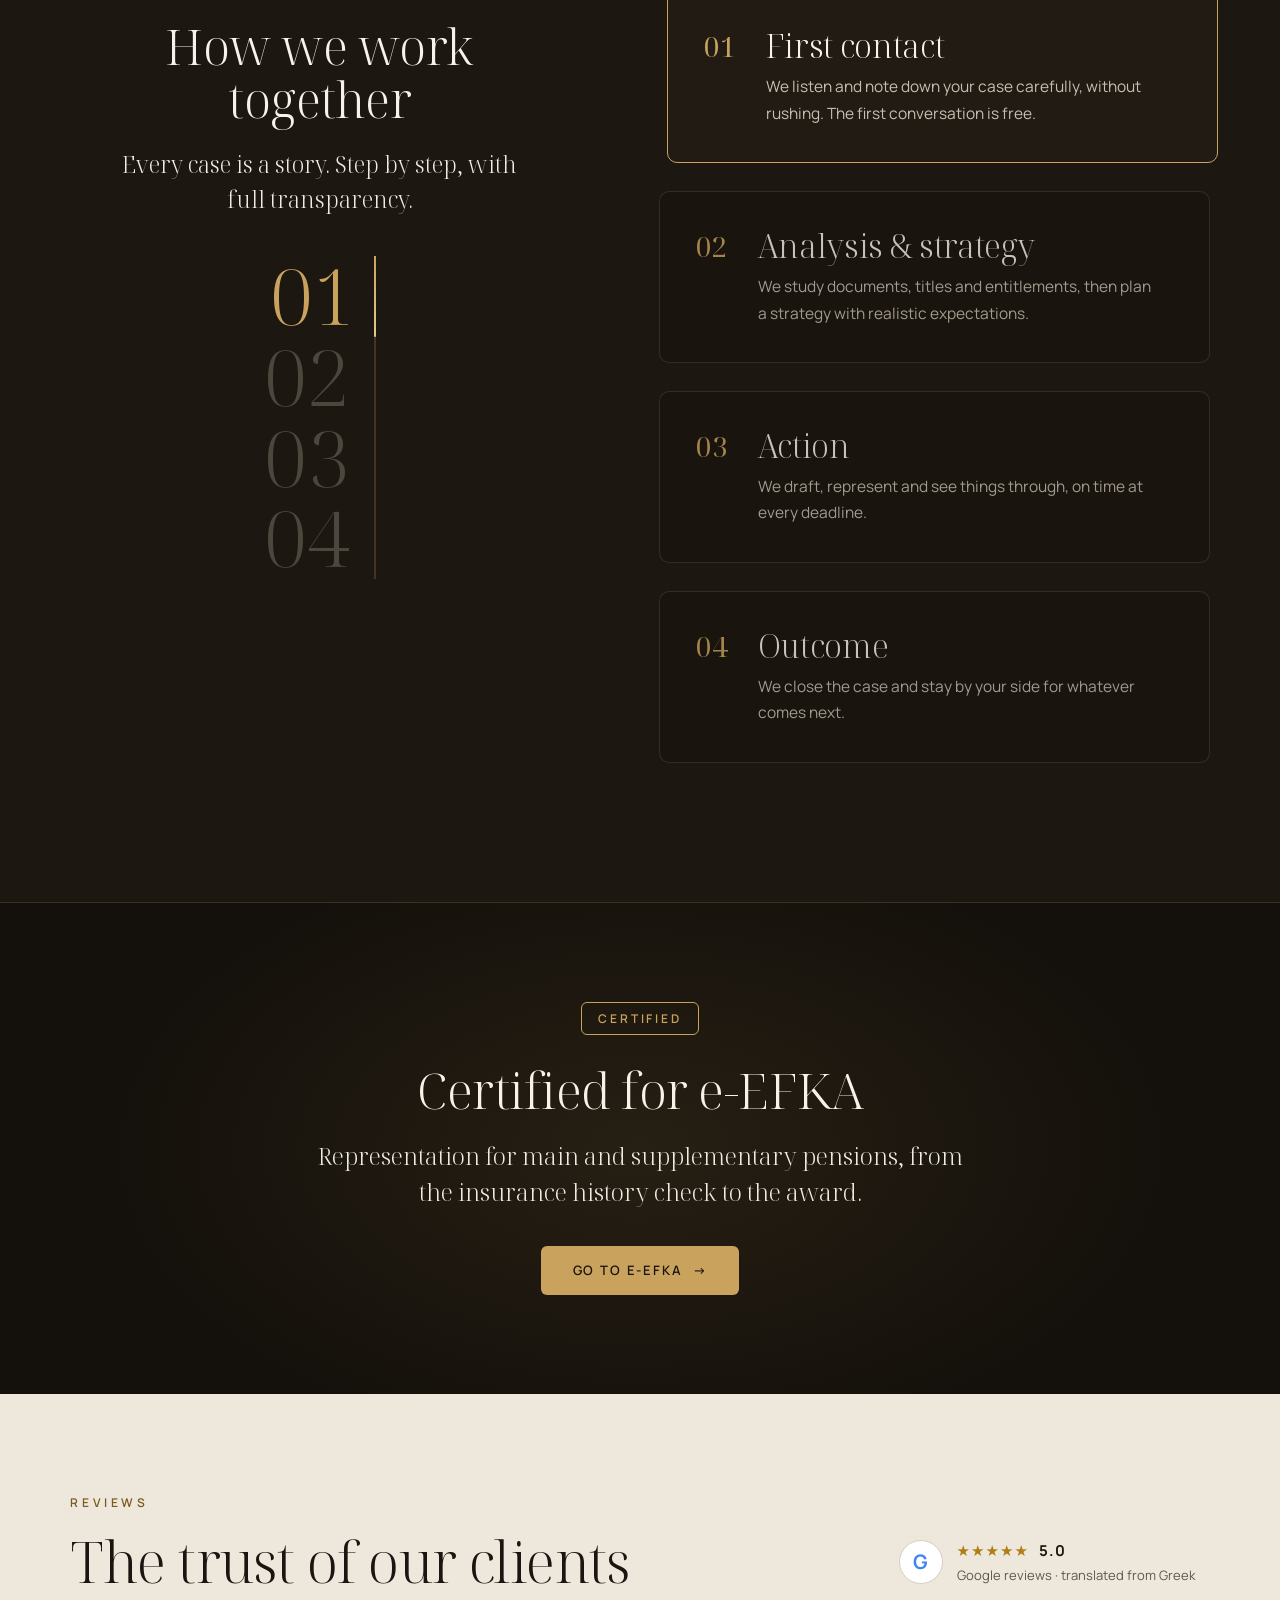
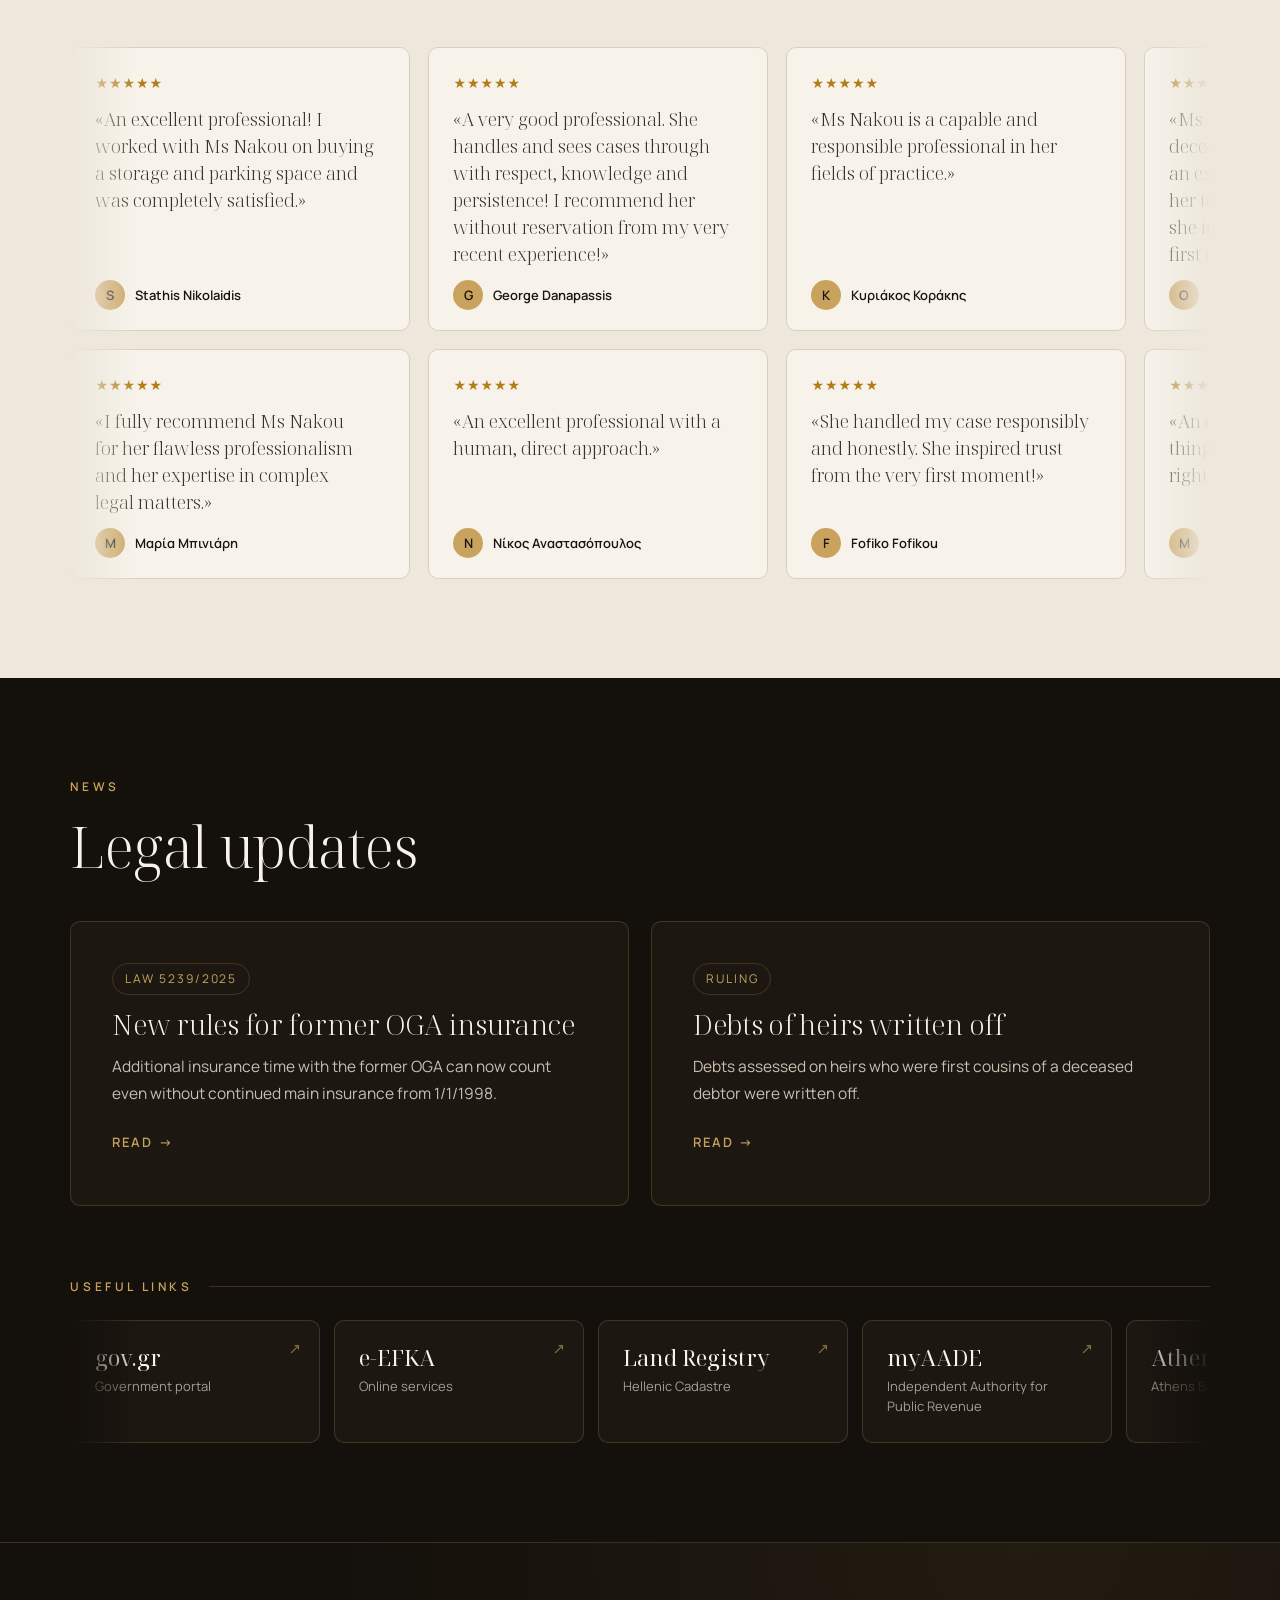
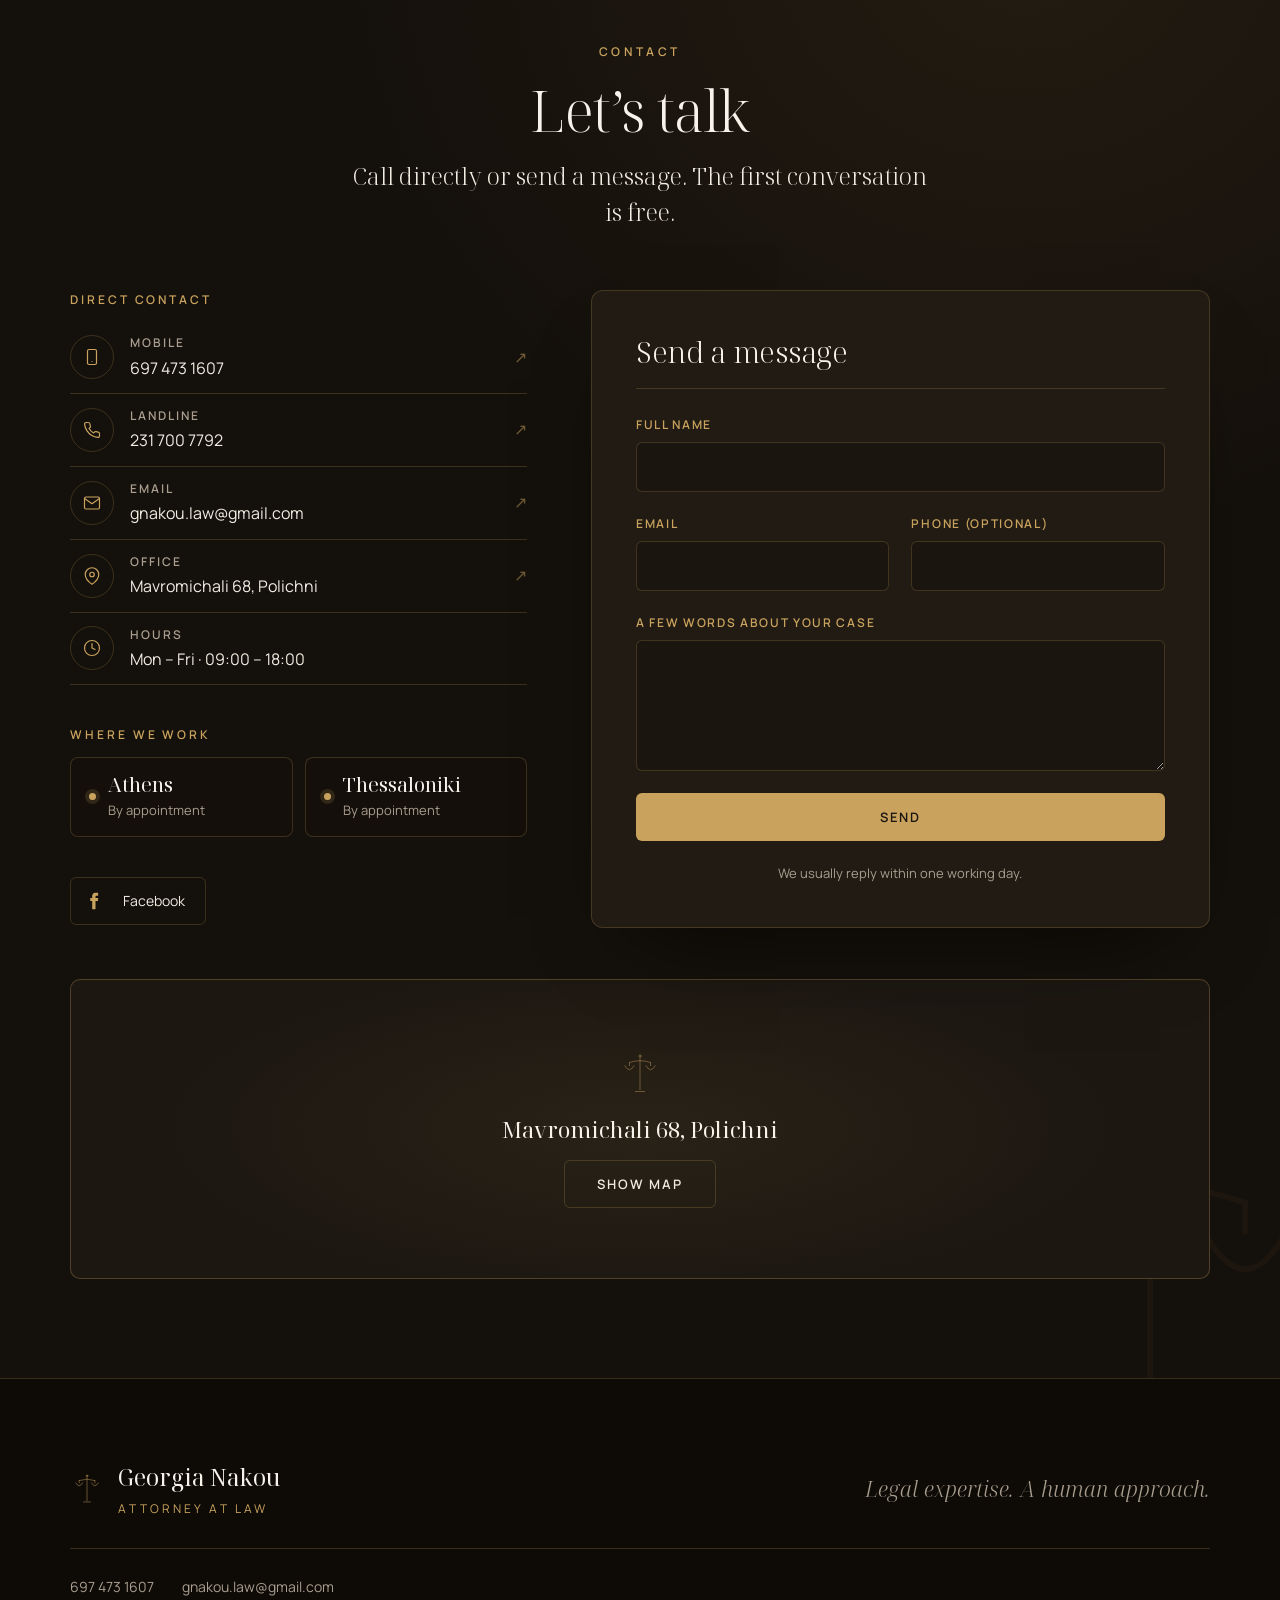
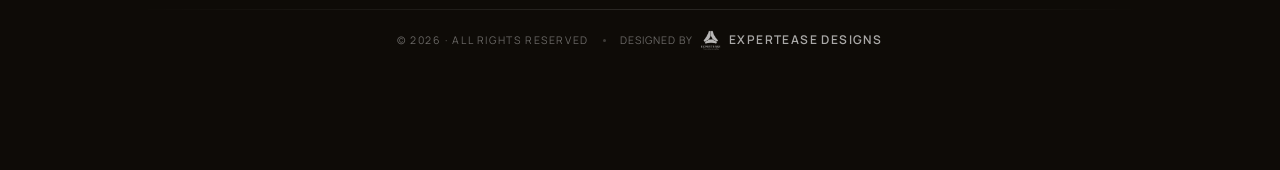
==== commit 8231ba58: "kritikes: +3 νεότερες κριτικές Google, πληρέστερη της Olga (39 από 43)" ====
--- a/en/index.html
+++ b/en/index.html
@@ -338,7 +338,7 @@
                 <span><span class="g-stars"><span aria-hidden="true">★★★★★</span> <b>5.0</b></span><span class="g-sub" data-i18n="reviews.sub">Google reviews · translated from Greek</span></span>
             </a>
         </div>
-        <div class="rev-rows" id="reviewRows"><div class="rev-rowwrap"><ul class="rev-track "><li class="rev-card"><p class="rev-stars" aria-hidden="true">★★★★★</p><blockquote class="rev-text">«<span data-i18n="rv.1">Ms Nakou is first and foremost a decent HUMAN BEING, and then an excellent professional!</span>»</blockquote><p class="rev-foot"><span class="rev-av" aria-hidden="true">O</span><span class="rev-name" translate="no">Olga Olgagr</span></p></li><li class="rev-card"><p class="rev-stars" aria-hidden="true">★★★★★</p><blockquote class="rev-text">«<span data-i18n="rv.2">She reminds you there are people behind the profession. From our first meeting I felt she was listening.</span>»</blockquote><p class="rev-foot"><span class="rev-av" aria-hidden="true">S</span><span class="rev-name" translate="no">Sotiris Tseronis</span></p></li><li class="rev-card"><p class="rev-stars" aria-hidden="true">★★★★★</p><blockquote class="rev-text">«<span data-i18n="rv.3">Excellent both as a lawyer and as a person. Her knowledge and professionalism make you feel safe.</span>»</blockquote><p class="rev-foot"><span class="rev-av" aria-hidden="true">P</span><span class="rev-name" translate="no">Psyrri Anthi</span></p></li><li class="rev-card"><p class="rev-stars" aria-hidden="true">★★★★★</p><blockquote class="rev-text">«<span data-i18n="rv.4">You rarely meet professionals who combine knowledge, reliability and humanity. Ms Nakou is one of them!</span>»</blockquote><p class="rev-foot"><span class="rev-av" aria-hidden="true">D</span><span class="rev-name" translate="no">Dimitra P.</span></p></li><li class="rev-card"><p class="rev-stars" aria-hidden="true">★★★★★</p><blockquote class="rev-text">«<span data-i18n="rv.5">Very knowledgeable, kind and always available. My case was resolved quickly and with complete transparency.</span>»</blockquote><p class="rev-foot"><span class="rev-av" aria-hidden="true">D</span><span class="rev-name" translate="no">Dionysis Lytras</span></p></li><li class="rev-card"><p class="rev-stars" aria-hidden="true">★★★★★</p><blockquote class="rev-text">«<span data-i18n="rv.6">A flawless professional, but above all a human being, with empathy and integrity. Every case becomes personal.</span>»</blockquote><p class="rev-foot"><span class="rev-av" aria-hidden="true">G</span><span class="rev-name" translate="no">Georgia Xatzinikolaou</span></p></li><li class="rev-card"><p class="rev-stars" aria-hidden="true">★★★★★</p><blockquote class="rev-text">«<span data-i18n="rv.7">She cared sincerely from the very first moment and explained everything simply and clearly.</span>»</blockquote><p class="rev-foot"><span class="rev-av" aria-hidden="true">Π</span><span class="rev-name" lang="el" translate="no">Παναγιώτης Κωστόπουλος</span></p></li><li class="rev-card"><p class="rev-stars" aria-hidden="true">★★★★★</p><blockquote class="rev-text">«<span data-i18n="rv.8">Excellent as a lawyer and as a person. Always willing to help and answer every question.</span>»</blockquote><p class="rev-foot"><span class="rev-av" aria-hidden="true">M</span><span class="rev-name" translate="no">mary azoykh</span></p></li><li class="rev-card"><p class="rev-stars" aria-hidden="true">★★★★★</p><blockquote class="rev-text">«<span data-i18n="rv.9">Beyond her excellent legal training, she stood out for her humanity and support.</span>»</blockquote><p class="rev-foot"><span class="rev-av" aria-hidden="true">M</span><span class="rev-name" translate="no">Marios Zervos</span></p></li><li class="rev-card"><p class="rev-stars" aria-hidden="true">★★★★★</p><blockquote class="rev-text">«<span data-i18n="rv.10">Professional, reliable and effective! I recommend her without reservation — knowledge and integrity together.</span>»</blockquote><p class="rev-foot"><span class="rev-av" aria-hidden="true">Γ</span><span class="rev-name" lang="el" translate="no">Γιάννης Χατζημήτσος</span></p></li><li class="rev-card"><p class="rev-stars" aria-hidden="true">★★★★★</p><blockquote class="rev-text">«<span data-i18n="rv.11">A professional with knowledge and love for her work. The best lawyer and a wonderful person.</span>»</blockquote><p class="rev-foot"><span class="rev-av" aria-hidden="true">F</span><span class="rev-name" translate="no">f0t</span></p></li><li class="rev-card"><p class="rev-stars" aria-hidden="true">★★★★★</p><blockquote class="rev-text">«<span data-i18n="rv.12">I was lucky to finally work with a real professional. Cheerful, patient and always available.</span>»</blockquote><p class="rev-foot"><span class="rev-av" aria-hidden="true">Φ</span><span class="rev-name" lang="el" translate="no">Φωτεινή Κωστοπούλου</span></p></li><li class="rev-card"><p class="rev-stars" aria-hidden="true">★★★★★</p><blockquote class="rev-text">«<span data-i18n="rv.13">I worked with her on a serious case and was completely satisfied. Professional, prompt and effective.</span>»</blockquote><p class="rev-foot"><span class="rev-av" aria-hidden="true">K</span><span class="rev-name" translate="no">Kostas Kechagias</span></p></li><li class="rev-card"><p class="rev-stars" aria-hidden="true">★★★★★</p><blockquote class="rev-text">«<span data-i18n="rv.14">Excellent in her field. Thoroughly trained and always in touch about every development.</span>»</blockquote><p class="rev-foot"><span class="rev-av" aria-hidden="true">Γ</span><span class="rev-name" lang="el" translate="no">Γιώργος Φουρλάς</span></p></li><li class="rev-card"><p class="rev-stars" aria-hidden="true">★★★★★</p><blockquote class="rev-text">«<span data-i18n="rv.15">Punctual, willing to listen and to guide you with the right advice. Flawless.</span>»</blockquote><p class="rev-foot"><span class="rev-av" aria-hidden="true">A</span><span class="rev-name" translate="no">Antriana Gkika</span></p></li><li class="rev-card"><p class="rev-stars" aria-hidden="true">★★★★★</p><blockquote class="rev-text">«<span data-i18n="rv.16">An excellent, well-trained lawyer, willing to answer every question. In short, a flawless professional.</span>»</blockquote><p class="rev-foot"><span class="rev-av" aria-hidden="true">E</span><span class="rev-name" translate="no">eleni al</span></p></li><li class="rev-card"><p class="rev-stars" aria-hidden="true">★★★★★</p><blockquote class="rev-text">«<span data-i18n="rv.17">A flawless lawyer! Top of her field, patient and understanding, always on the client’s side!</span>»</blockquote><p class="rev-foot"><span class="rev-av" aria-hidden="true">D</span><span class="rev-name" translate="no">Dimitris Giagiwtis</span></p></li><li class="rev-card"><p class="rev-stars" aria-hidden="true">★★★★★</p><blockquote class="rev-text">«<span data-i18n="rv.18">I fully recommend Ms Nakou for her flawless professionalism and her expertise in complex legal matters.</span>»</blockquote><p class="rev-foot"><span class="rev-av" aria-hidden="true">Μ</span><span class="rev-name" lang="el" translate="no">Μαρία Μπινιάρη</span></p></li><li class="rev-card" aria-hidden="true"><p class="rev-stars" aria-hidden="true">★★★★★</p><blockquote class="rev-text">«<span data-i18n="rv.1">Ms Nakou is first and foremost a decent HUMAN BEING, and then an excellent professional!</span>»</blockquote><p class="rev-foot"><span class="rev-av" aria-hidden="true">O</span><span class="rev-name" translate="no">Olga Olgagr</span></p></li><li class="rev-card" aria-hidden="true"><p class="rev-stars" aria-hidden="true">★★★★★</p><blockquote class="rev-text">«<span data-i18n="rv.2">She reminds you there are people behind the profession. From our first meeting I felt she was listening.</span>»</blockquote><p class="rev-foot"><span class="rev-av" aria-hidden="true">S</span><span class="rev-name" translate="no">Sotiris Tseronis</span></p></li><li class="rev-card" aria-hidden="true"><p class="rev-stars" aria-hidden="true">★★★★★</p><blockquote class="rev-text">«<span data-i18n="rv.3">Excellent both as a lawyer and as a person. Her knowledge and professionalism make you feel safe.</span>»</blockquote><p class="rev-foot"><span class="rev-av" aria-hidden="true">P</span><span class="rev-name" translate="no">Psyrri Anthi</span></p></li><li class="rev-card" aria-hidden="true"><p class="rev-stars" aria-hidden="true">★★★★★</p><blockquote class="rev-text">«<span data-i18n="rv.4">You rarely meet professionals who combine knowledge, reliability and humanity. Ms Nakou is one of them!</span>»</blockquote><p class="rev-foot"><span class="rev-av" aria-hidden="true">D</span><span class="rev-name" translate="no">Dimitra P.</span></p></li><li class="rev-card" aria-hidden="true"><p class="rev-stars" aria-hidden="true">★★★★★</p><blockquote class="rev-text">«<span data-i18n="rv.5">Very knowledgeable, kind and always available. My case was resolved quickly and with complete transparency.</span>»</blockquote><p class="rev-foot"><span class="rev-av" aria-hidden="true">D</span><span class="rev-name" translate="no">Dionysis Lytras</span></p></li><li class="rev-card" aria-hidden="true"><p class="rev-stars" aria-hidden="true">★★★★★</p><blockquote class="rev-text">«<span data-i18n="rv.6">A flawless professional, but above all a human being, with empathy and integrity. Every case becomes personal.</span>»</blockquote><p class="rev-foot"><span class="rev-av" aria-hidden="true">G</span><span class="rev-name" translate="no">Georgia Xatzinikolaou</span></p></li><li class="rev-card" aria-hidden="true"><p class="rev-stars" aria-hidden="true">★★★★★</p><blockquote class="rev-text">«<span data-i18n="rv.7">She cared sincerely from the very first moment and explained everything simply and clearly.</span>»</blockquote><p class="rev-foot"><span class="rev-av" aria-hidden="true">Π</span><span class="rev-name" lang="el" translate="no">Παναγιώτης Κωστόπουλος</span></p></li><li class="rev-card" aria-hidden="true"><p class="rev-stars" aria-hidden="true">★★★★★</p><blockquote class="rev-text">«<span data-i18n="rv.8">Excellent as a lawyer and as a person. Always willing to help and answer every question.</span>»</blockquote><p class="rev-foot"><span class="rev-av" aria-hidden="true">M</span><span class="rev-name" translate="no">mary azoykh</span></p></li><li class="rev-card" aria-hidden="true"><p class="rev-stars" aria-hidden="true">★★★★★</p><blockquote class="rev-text">«<span data-i18n="rv.9">Beyond her excellent legal training, she stood out for her humanity and support.</span>»</blockquote><p class="rev-foot"><span class="rev-av" aria-hidden="true">M</span><span class="rev-name" translate="no">Marios Zervos</span></p></li><li class="rev-card" aria-hidden="true"><p class="rev-stars" aria-hidden="true">★★★★★</p><blockquote class="rev-text">«<span data-i18n="rv.10">Professional, reliable and effective! I recommend her without reservation — knowledge and integrity together.</span>»</blockquote><p class="rev-foot"><span class="rev-av" aria-hidden="true">Γ</span><span class="rev-name" lang="el" translate="no">Γιάννης Χατζημήτσος</span></p></li><li class="rev-card" aria-hidden="true"><p class="rev-stars" aria-hidden="true">★★★★★</p><blockquote class="rev-text">«<span data-i18n="rv.11">A professional with knowledge and love for her work. The best lawyer and a wonderful person.</span>»</blockquote><p class="rev-foot"><span class="rev-av" aria-hidden="true">F</span><span class="rev-name" translate="no">f0t</span></p></li><li class="rev-card" aria-hidden="true"><p class="rev-stars" aria-hidden="true">★★★★★</p><blockquote class="rev-text">«<span data-i18n="rv.12">I was lucky to finally work with a real professional. Cheerful, patient and always available.</span>»</blockquote><p class="rev-foot"><span class="rev-av" aria-hidden="true">Φ</span><span class="rev-name" lang="el" translate="no">Φωτεινή Κωστοπούλου</span></p></li><li class="rev-card" aria-hidden="true"><p class="rev-stars" aria-hidden="true">★★★★★</p><blockquote class="rev-text">«<span data-i18n="rv.13">I worked with her on a serious case and was completely satisfied. Professional, prompt and effective.</span>»</blockquote><p class="rev-foot"><span class="rev-av" aria-hidden="true">K</span><span class="rev-name" translate="no">Kostas Kechagias</span></p></li><li class="rev-card" aria-hidden="true"><p class="rev-stars" aria-hidden="true">★★★★★</p><blockquote class="rev-text">«<span data-i18n="rv.14">Excellent in her field. Thoroughly trained and always in touch about every development.</span>»</blockquote><p class="rev-foot"><span class="rev-av" aria-hidden="true">Γ</span><span class="rev-name" lang="el" translate="no">Γιώργος Φουρλάς</span></p></li><li class="rev-card" aria-hidden="true"><p class="rev-stars" aria-hidden="true">★★★★★</p><blockquote class="rev-text">«<span data-i18n="rv.15">Punctual, willing to listen and to guide you with the right advice. Flawless.</span>»</blockquote><p class="rev-foot"><span class="rev-av" aria-hidden="true">A</span><span class="rev-name" translate="no">Antriana Gkika</span></p></li><li class="rev-card" aria-hidden="true"><p class="rev-stars" aria-hidden="true">★★★★★</p><blockquote class="rev-text">«<span data-i18n="rv.16">An excellent, well-trained lawyer, willing to answer every question. In short, a flawless professional.</span>»</blockquote><p class="rev-foot"><span class="rev-av" aria-hidden="true">E</span><span class="rev-name" translate="no">eleni al</span></p></li><li class="rev-card" aria-hidden="true"><p class="rev-stars" aria-hidden="true">★★★★★</p><blockquote class="rev-text">«<span data-i18n="rv.17">A flawless lawyer! Top of her field, patient and understanding, always on the client’s side!</span>»</blockquote><p class="rev-foot"><span class="rev-av" aria-hidden="true">D</span><span class="rev-name" translate="no">Dimitris Giagiwtis</span></p></li><li class="rev-card" aria-hidden="true"><p class="rev-stars" aria-hidden="true">★★★★★</p><blockquote class="rev-text">«<span data-i18n="rv.18">I fully recommend Ms Nakou for her flawless professionalism and her expertise in complex legal matters.</span>»</blockquote><p class="rev-foot"><span class="rev-av" aria-hidden="true">Μ</span><span class="rev-name" lang="el" translate="no">Μαρία Μπινιάρη</span></p></li></ul></div><div class="rev-rowwrap"><ul class="rev-track rev"><li class="rev-card"><p class="rev-stars" aria-hidden="true">★★★★★</p><blockquote class="rev-text">«<span data-i18n="rv.19">An excellent professional with a human, direct approach.</span>»</blockquote><p class="rev-foot"><span class="rev-av" aria-hidden="true">Ν</span><span class="rev-name" lang="el" translate="no">Νίκος Αναστασόπουλος</span></p></li><li class="rev-card"><p class="rev-stars" aria-hidden="true">★★★★★</p><blockquote class="rev-text">«<span data-i18n="rv.20">She handled my case responsibly and honestly. She inspired trust from the very first moment!</span>»</blockquote><p class="rev-foot"><span class="rev-av" aria-hidden="true">F</span><span class="rev-name" translate="no">Fofiko Fofikou</span></p></li><li class="rev-card"><p class="rev-stars" aria-hidden="true">★★★★★</p><blockquote class="rev-text">«<span data-i18n="rv.21">An excellent lawyer who explains things well. She handled our case right away. Thank you!</span>»</blockquote><p class="rev-foot"><span class="rev-av" aria-hidden="true">Μ</span><span class="rev-name" lang="el" translate="no">Μιλτιάδης Τσαλκιτζής</span></p></li><li class="rev-card"><p class="rev-stars" aria-hidden="true">★★★★★</p><blockquote class="rev-text">«<span data-i18n="rv.22">She answered every question and spared me any hassle. Fantastic service, thank you very much!</span>»</blockquote><p class="rev-foot"><span class="rev-av" aria-hidden="true">Θ</span><span class="rev-name" lang="el" translate="no">Θεοδώρα Κετάνη</span></p></li><li class="rev-card"><p class="rev-stars" aria-hidden="true">★★★★★</p><blockquote class="rev-text">«<span data-i18n="rv.23">Excellent service, very professional and knowledgeable, and above all humane.</span>»</blockquote><p class="rev-foot"><span class="rev-av" aria-hidden="true">K</span><span class="rev-name" translate="no">kiki vag</span></p></li><li class="rev-card"><p class="rev-stars" aria-hidden="true">★★★★★</p><blockquote class="rev-text">«<span data-i18n="rv.24">An excellent lawyer! Flawless work, always punctual, responsible and quick to respond.</span>»</blockquote><p class="rev-foot"><span class="rev-av" aria-hidden="true">A</span><span class="rev-name" translate="no">A-KAPA</span></p></li><li class="rev-card"><p class="rev-stars" aria-hidden="true">★★★★★</p><blockquote class="rev-text">«<span data-i18n="rv.25">An excellent professional and an empathetic person.</span>»</blockquote><p class="rev-foot"><span class="rev-av" aria-hidden="true">E</span><span class="rev-name" translate="no">Eleni Stonikou</span></p></li><li class="rev-card"><p class="rev-stars" aria-hidden="true">★★★★★</p><blockquote class="rev-text">«<span data-i18n="rv.26">Excellent, with an incredible breadth of legal knowledge.</span>»</blockquote><p class="rev-foot"><span class="rev-av" aria-hidden="true">V</span><span class="rev-name" translate="no">Vasilis Michopoulos</span></p></li><li class="rev-card"><p class="rev-stars" aria-hidden="true">★★★★★</p><blockquote class="rev-text">«<span data-i18n="rv.27">She helped me responsibly, consistently and with real interest. She showed deep knowledge from the start.</span>»</blockquote><p class="rev-foot"><span class="rev-av" aria-hidden="true">G</span><span class="rev-name" translate="no">Georgia Rentzou</span></p></li><li class="rev-card"><p class="rev-stars" aria-hidden="true">★★★★★</p><blockquote class="rev-text">«<span data-i18n="rv.28">She knows exactly how to steer you in the right direction. I would give 10 stars if I could!</span>»</blockquote><p class="rev-foot"><span class="rev-av" aria-hidden="true">E</span><span class="rev-name" translate="no">Evanggelia Danapasi</span></p></li><li class="rev-card"><p class="rev-stars" aria-hidden="true">★★★★★</p><blockquote class="rev-text">«<span data-i18n="rv.29">Luckily our neighbourhood has a lawyer like her!</span>»</blockquote><p class="rev-foot"><span class="rev-av" aria-hidden="true">M</span><span class="rev-name" translate="no">Mpetso Mpetso</span></p></li><li class="rev-card"><p class="rev-stars" aria-hidden="true">★★★★★</p><blockquote class="rev-text">«<span data-i18n="rv.30">An excellent lawyer and an amazing person!</span>»</blockquote><p class="rev-foot"><span class="rev-av" aria-hidden="true">F</span><span class="rev-name" translate="no">Fay Bet</span></p></li><li class="rev-card"><p class="rev-stars" aria-hidden="true">★★★★★</p><blockquote class="rev-text">«<span data-i18n="rv.31">Knowledgeable and ready to answer any question. I recommend her without reservation!</span>»</blockquote><p class="rev-foot"><span class="rev-av" aria-hidden="true">B</span><span class="rev-name" translate="no">Bariemai Pouzw</span></p></li><li class="rev-card"><p class="rev-stars" aria-hidden="true">★★★★★</p><blockquote class="rev-text">«<span data-i18n="rv.32">An excellent, experienced professional!</span>»</blockquote><p class="rev-foot"><span class="rev-av" aria-hidden="true">E</span><span class="rev-name" translate="no">efstathia azouki</span></p></li><li class="rev-card"><p class="rev-stars" aria-hidden="true">★★★★★</p><blockquote class="rev-text">«<span data-i18n="rv.33">A flawless professional! By our side in everything! Thank you so much!</span>»</blockquote><p class="rev-foot"><span class="rev-av" aria-hidden="true">E</span><span class="rev-name" translate="no">eirini pavlidou</span></p></li><li class="rev-card"><p class="rev-stars" aria-hidden="true">★★★★★</p><blockquote class="rev-text">«<span data-i18n="rv.34">Prompt, flawless service! Highly recommended!</span>»</blockquote><p class="rev-foot"><span class="rev-av" aria-hidden="true">Δ</span><span class="rev-name" lang="el" translate="no">Δέσποινα Θεοφανίδου</span></p></li><li class="rev-card"><p class="rev-stars" aria-hidden="true">★★★★★</p><blockquote class="rev-text">«<span data-i18n="rv.35">An amazing professional! She stands out for her knowledge, which she explains with great patience.</span>»</blockquote><p class="rev-foot"><span class="rev-av" aria-hidden="true">Α</span><span class="rev-name" lang="el" translate="no">Αθηνά Κιοσέογλου</span></p></li><li class="rev-card"><p class="rev-stars" aria-hidden="true">★★★★★</p><blockquote class="rev-text">«<span data-i18n="rv.36">After a bad first experience with another lawyer, Ms Nakou took responsible charge of our property purchase.</span>»</blockquote><p class="rev-foot"><span class="rev-av" aria-hidden="true">Ν</span><span class="rev-name" lang="el" translate="no">Νικόλαος Αζ.</span></p></li><li class="rev-card" aria-hidden="true"><p class="rev-stars" aria-hidden="true">★★★★★</p><blockquote class="rev-text">«<span data-i18n="rv.19">An excellent professional with a human, direct approach.</span>»</blockquote><p class="rev-foot"><span class="rev-av" aria-hidden="true">Ν</span><span class="rev-name" lang="el" translate="no">Νίκος Αναστασόπουλος</span></p></li><li class="rev-card" aria-hidden="true"><p class="rev-stars" aria-hidden="true">★★★★★</p><blockquote class="rev-text">«<span data-i18n="rv.20">She handled my case responsibly and honestly. She inspired trust from the very first moment!</span>»</blockquote><p class="rev-foot"><span class="rev-av" aria-hidden="true">F</span><span class="rev-name" translate="no">Fofiko Fofikou</span></p></li><li class="rev-card" aria-hidden="true"><p class="rev-stars" aria-hidden="true">★★★★★</p><blockquote class="rev-text">«<span data-i18n="rv.21">An excellent lawyer who explains things well. She handled our case right away. Thank you!</span>»</blockquote><p class="rev-foot"><span class="rev-av" aria-hidden="true">Μ</span><span class="rev-name" lang="el" translate="no">Μιλτιάδης Τσαλκιτζής</span></p></li><li class="rev-card" aria-hidden="true"><p class="rev-stars" aria-hidden="true">★★★★★</p><blockquote class="rev-text">«<span data-i18n="rv.22">She answered every question and spared me any hassle. Fantastic service, thank you very much!</span>»</blockquote><p class="rev-foot"><span class="rev-av" aria-hidden="true">Θ</span><span class="rev-name" lang="el" translate="no">Θεοδώρα Κετάνη</span></p></li><li class="rev-card" aria-hidden="true"><p class="rev-stars" aria-hidden="true">★★★★★</p><blockquote class="rev-text">«<span data-i18n="rv.23">Excellent service, very professional and knowledgeable, and above all humane.</span>»</blockquote><p class="rev-foot"><span class="rev-av" aria-hidden="true">K</span><span class="rev-name" translate="no">kiki vag</span></p></li><li class="rev-card" aria-hidden="true"><p class="rev-stars" aria-hidden="true">★★★★★</p><blockquote class="rev-text">«<span data-i18n="rv.24">An excellent lawyer! Flawless work, always punctual, responsible and quick to respond.</span>»</blockquote><p class="rev-foot"><span class="rev-av" aria-hidden="true">A</span><span class="rev-name" translate="no">A-KAPA</span></p></li><li class="rev-card" aria-hidden="true"><p class="rev-stars" aria-hidden="true">★★★★★</p><blockquote class="rev-text">«<span data-i18n="rv.25">An excellent professional and an empathetic person.</span>»</blockquote><p class="rev-foot"><span class="rev-av" aria-hidden="true">E</span><span class="rev-name" translate="no">Eleni Stonikou</span></p></li><li class="rev-card" aria-hidden="true"><p class="rev-stars" aria-hidden="true">★★★★★</p><blockquote class="rev-text">«<span data-i18n="rv.26">Excellent, with an incredible breadth of legal knowledge.</span>»</blockquote><p class="rev-foot"><span class="rev-av" aria-hidden="true">V</span><span class="rev-name" translate="no">Vasilis Michopoulos</span></p></li><li class="rev-card" aria-hidden="true"><p class="rev-stars" aria-hidden="true">★★★★★</p><blockquote class="rev-text">«<span data-i18n="rv.27">She helped me responsibly, consistently and with real interest. She showed deep knowledge from the start.</span>»</blockquote><p class="rev-foot"><span class="rev-av" aria-hidden="true">G</span><span class="rev-name" translate="no">Georgia Rentzou</span></p></li><li class="rev-card" aria-hidden="true"><p class="rev-stars" aria-hidden="true">★★★★★</p><blockquote class="rev-text">«<span data-i18n="rv.28">She knows exactly how to steer you in the right direction. I would give 10 stars if I could!</span>»</blockquote><p class="rev-foot"><span class="rev-av" aria-hidden="true">E</span><span class="rev-name" translate="no">Evanggelia Danapasi</span></p></li><li class="rev-card" aria-hidden="true"><p class="rev-stars" aria-hidden="true">★★★★★</p><blockquote class="rev-text">«<span data-i18n="rv.29">Luckily our neighbourhood has a lawyer like her!</span>»</blockquote><p class="rev-foot"><span class="rev-av" aria-hidden="true">M</span><span class="rev-name" translate="no">Mpetso Mpetso</span></p></li><li class="rev-card" aria-hidden="true"><p class="rev-stars" aria-hidden="true">★★★★★</p><blockquote class="rev-text">«<span data-i18n="rv.30">An excellent lawyer and an amazing person!</span>»</blockquote><p class="rev-foot"><span class="rev-av" aria-hidden="true">F</span><span class="rev-name" translate="no">Fay Bet</span></p></li><li class="rev-card" aria-hidden="true"><p class="rev-stars" aria-hidden="true">★★★★★</p><blockquote class="rev-text">«<span data-i18n="rv.31">Knowledgeable and ready to answer any question. I recommend her without reservation!</span>»</blockquote><p class="rev-foot"><span class="rev-av" aria-hidden="true">B</span><span class="rev-name" translate="no">Bariemai Pouzw</span></p></li><li class="rev-card" aria-hidden="true"><p class="rev-stars" aria-hidden="true">★★★★★</p><blockquote class="rev-text">«<span data-i18n="rv.32">An excellent, experienced professional!</span>»</blockquote><p class="rev-foot"><span class="rev-av" aria-hidden="true">E</span><span class="rev-name" translate="no">efstathia azouki</span></p></li><li class="rev-card" aria-hidden="true"><p class="rev-stars" aria-hidden="true">★★★★★</p><blockquote class="rev-text">«<span data-i18n="rv.33">A flawless professional! By our side in everything! Thank you so much!</span>»</blockquote><p class="rev-foot"><span class="rev-av" aria-hidden="true">E</span><span class="rev-name" translate="no">eirini pavlidou</span></p></li><li class="rev-card" aria-hidden="true"><p class="rev-stars" aria-hidden="true">★★★★★</p><blockquote class="rev-text">«<span data-i18n="rv.34">Prompt, flawless service! Highly recommended!</span>»</blockquote><p class="rev-foot"><span class="rev-av" aria-hidden="true">Δ</span><span class="rev-name" lang="el" translate="no">Δέσποινα Θεοφανίδου</span></p></li><li class="rev-card" aria-hidden="true"><p class="rev-stars" aria-hidden="true">★★★★★</p><blockquote class="rev-text">«<span data-i18n="rv.35">An amazing professional! She stands out for her knowledge, which she explains with great patience.</span>»</blockquote><p class="rev-foot"><span class="rev-av" aria-hidden="true">Α</span><span class="rev-name" lang="el" translate="no">Αθηνά Κιοσέογλου</span></p></li><li class="rev-card" aria-hidden="true"><p class="rev-stars" aria-hidden="true">★★★★★</p><blockquote class="rev-text">«<span data-i18n="rv.36">After a bad first experience with another lawyer, Ms Nakou took responsible charge of our property purchase.</span>»</blockquote><p class="rev-foot"><span class="rev-av" aria-hidden="true">Ν</span><span class="rev-name" lang="el" translate="no">Νικόλαος Αζ.</span></p></li></ul></div></div>
+        <div class="rev-rows" id="reviewRows"><div class="rev-rowwrap"><ul class="rev-track "><li class="rev-card"><p class="rev-stars" aria-hidden="true">★★★★★</p><blockquote class="rev-text">«<span data-i18n="rv.1">An excellent professional! I worked with Ms Nakou on buying a storage and parking space and was completely satisfied.</span>»</blockquote><p class="rev-foot"><span class="rev-av" aria-hidden="true">S</span><span class="rev-name" translate="no">Stathis Nikolaidis</span></p></li><li class="rev-card"><p class="rev-stars" aria-hidden="true">★★★★★</p><blockquote class="rev-text">«<span data-i18n="rv.2">A very good professional. She handles and sees cases through with respect, knowledge and persistence! I recommend her without reservation from my very recent experience!</span>»</blockquote><p class="rev-foot"><span class="rev-av" aria-hidden="true">G</span><span class="rev-name" translate="no">George Danapassis</span></p></li><li class="rev-card"><p class="rev-stars" aria-hidden="true">★★★★★</p><blockquote class="rev-text">«<span data-i18n="rv.3">Ms Nakou is a capable and responsible professional in her fields of practice.</span>»</blockquote><p class="rev-foot"><span class="rev-av" aria-hidden="true">Κ</span><span class="rev-name" lang="el" translate="no">Κυριάκος Κοράκης</span></p></li><li class="rev-card"><p class="rev-stars" aria-hidden="true">★★★★★</p><blockquote class="rev-text">«<span data-i18n="rv.4">Ms Nakou is first and foremost a decent HUMAN BEING, and then an excellent professional! I visited her to ask about my pension and she inspired trust from the very first moment!</span>»</blockquote><p class="rev-foot"><span class="rev-av" aria-hidden="true">O</span><span class="rev-name" translate="no">Olga Olgagr</span></p></li><li class="rev-card"><p class="rev-stars" aria-hidden="true">★★★★★</p><blockquote class="rev-text">«<span data-i18n="rv.5">She reminds you there are people behind the profession. From our first meeting I felt she was listening.</span>»</blockquote><p class="rev-foot"><span class="rev-av" aria-hidden="true">S</span><span class="rev-name" translate="no">Sotiris Tseronis</span></p></li><li class="rev-card"><p class="rev-stars" aria-hidden="true">★★★★★</p><blockquote class="rev-text">«<span data-i18n="rv.6">Excellent both as a lawyer and as a person. Her knowledge and professionalism make you feel safe.</span>»</blockquote><p class="rev-foot"><span class="rev-av" aria-hidden="true">P</span><span class="rev-name" translate="no">Psyrri Anthi</span></p></li><li class="rev-card"><p class="rev-stars" aria-hidden="true">★★★★★</p><blockquote class="rev-text">«<span data-i18n="rv.7">You rarely meet professionals who combine knowledge, reliability and humanity. Ms Nakou is one of them!</span>»</blockquote><p class="rev-foot"><span class="rev-av" aria-hidden="true">D</span><span class="rev-name" translate="no">Dimitra P.</span></p></li><li class="rev-card"><p class="rev-stars" aria-hidden="true">★★★★★</p><blockquote class="rev-text">«<span data-i18n="rv.8">Very knowledgeable, kind and always available. My case was resolved quickly and with complete transparency.</span>»</blockquote><p class="rev-foot"><span class="rev-av" aria-hidden="true">D</span><span class="rev-name" translate="no">Dionysis Lytras</span></p></li><li class="rev-card"><p class="rev-stars" aria-hidden="true">★★★★★</p><blockquote class="rev-text">«<span data-i18n="rv.9">A flawless professional, but above all a human being, with empathy and integrity. Every case becomes personal.</span>»</blockquote><p class="rev-foot"><span class="rev-av" aria-hidden="true">G</span><span class="rev-name" translate="no">Georgia Xatzinikolaou</span></p></li><li class="rev-card"><p class="rev-stars" aria-hidden="true">★★★★★</p><blockquote class="rev-text">«<span data-i18n="rv.10">She cared sincerely from the very first moment and explained everything simply and clearly.</span>»</blockquote><p class="rev-foot"><span class="rev-av" aria-hidden="true">Π</span><span class="rev-name" lang="el" translate="no">Παναγιώτης Κωστόπουλος</span></p></li><li class="rev-card"><p class="rev-stars" aria-hidden="true">★★★★★</p><blockquote class="rev-text">«<span data-i18n="rv.11">Excellent as a lawyer and as a person. Always willing to help and answer every question.</span>»</blockquote><p class="rev-foot"><span class="rev-av" aria-hidden="true">M</span><span class="rev-name" translate="no">mary azoykh</span></p></li><li class="rev-card"><p class="rev-stars" aria-hidden="true">★★★★★</p><blockquote class="rev-text">«<span data-i18n="rv.12">Beyond her excellent legal training, she stood out for her humanity and support.</span>»</blockquote><p class="rev-foot"><span class="rev-av" aria-hidden="true">M</span><span class="rev-name" translate="no">Marios Zervos</span></p></li><li class="rev-card"><p class="rev-stars" aria-hidden="true">★★★★★</p><blockquote class="rev-text">«<span data-i18n="rv.13">Professional, reliable and effective! I recommend her without reservation — knowledge and integrity together.</span>»</blockquote><p class="rev-foot"><span class="rev-av" aria-hidden="true">Γ</span><span class="rev-name" lang="el" translate="no">Γιάννης Χατζημήτσος</span></p></li><li class="rev-card"><p class="rev-stars" aria-hidden="true">★★★★★</p><blockquote class="rev-text">«<span data-i18n="rv.14">A professional with knowledge and love for her work. The best lawyer and a wonderful person.</span>»</blockquote><p class="rev-foot"><span class="rev-av" aria-hidden="true">F</span><span class="rev-name" translate="no">f0t</span></p></li><li class="rev-card"><p class="rev-stars" aria-hidden="true">★★★★★</p><blockquote class="rev-text">«<span data-i18n="rv.15">I was lucky to finally work with a real professional. Cheerful, patient and always available.</span>»</blockquote><p class="rev-foot"><span class="rev-av" aria-hidden="true">Φ</span><span class="rev-name" lang="el" translate="no">Φωτεινή Κωστοπούλου</span></p></li><li class="rev-card"><p class="rev-stars" aria-hidden="true">★★★★★</p><blockquote class="rev-text">«<span data-i18n="rv.16">I worked with her on a serious case and was completely satisfied. Professional, prompt and effective.</span>»</blockquote><p class="rev-foot"><span class="rev-av" aria-hidden="true">K</span><span class="rev-name" translate="no">Kostas Kechagias</span></p></li><li class="rev-card"><p class="rev-stars" aria-hidden="true">★★★★★</p><blockquote class="rev-text">«<span data-i18n="rv.17">Excellent in her field. Thoroughly trained and always in touch about every development.</span>»</blockquote><p class="rev-foot"><span class="rev-av" aria-hidden="true">Γ</span><span class="rev-name" lang="el" translate="no">Γιώργος Φουρλάς</span></p></li><li class="rev-card"><p class="rev-stars" aria-hidden="true">★★★★★</p><blockquote class="rev-text">«<span data-i18n="rv.18">Punctual, willing to listen and to guide you with the right advice. Flawless.</span>»</blockquote><p class="rev-foot"><span class="rev-av" aria-hidden="true">A</span><span class="rev-name" translate="no">Antriana Gkika</span></p></li><li class="rev-card"><p class="rev-stars" aria-hidden="true">★★★★★</p><blockquote class="rev-text">«<span data-i18n="rv.19">An excellent, well-trained lawyer, willing to answer every question. In short, a flawless professional.</span>»</blockquote><p class="rev-foot"><span class="rev-av" aria-hidden="true">E</span><span class="rev-name" translate="no">eleni al</span></p></li><li class="rev-card"><p class="rev-stars" aria-hidden="true">★★★★★</p><blockquote class="rev-text">«<span data-i18n="rv.20">A flawless lawyer! Top of her field, patient and understanding, always on the client’s side!</span>»</blockquote><p class="rev-foot"><span class="rev-av" aria-hidden="true">D</span><span class="rev-name" translate="no">Dimitris Giagiwtis</span></p></li><li class="rev-card" aria-hidden="true"><p class="rev-stars" aria-hidden="true">★★★★★</p><blockquote class="rev-text">«<span data-i18n="rv.1">An excellent professional! I worked with Ms Nakou on buying a storage and parking space and was completely satisfied.</span>»</blockquote><p class="rev-foot"><span class="rev-av" aria-hidden="true">S</span><span class="rev-name" translate="no">Stathis Nikolaidis</span></p></li><li class="rev-card" aria-hidden="true"><p class="rev-stars" aria-hidden="true">★★★★★</p><blockquote class="rev-text">«<span data-i18n="rv.2">A very good professional. She handles and sees cases through with respect, knowledge and persistence! I recommend her without reservation from my very recent experience!</span>»</blockquote><p class="rev-foot"><span class="rev-av" aria-hidden="true">G</span><span class="rev-name" translate="no">George Danapassis</span></p></li><li class="rev-card" aria-hidden="true"><p class="rev-stars" aria-hidden="true">★★★★★</p><blockquote class="rev-text">«<span data-i18n="rv.3">Ms Nakou is a capable and responsible professional in her fields of practice.</span>»</blockquote><p class="rev-foot"><span class="rev-av" aria-hidden="true">Κ</span><span class="rev-name" lang="el" translate="no">Κυριάκος Κοράκης</span></p></li><li class="rev-card" aria-hidden="true"><p class="rev-stars" aria-hidden="true">★★★★★</p><blockquote class="rev-text">«<span data-i18n="rv.4">Ms Nakou is first and foremost a decent HUMAN BEING, and then an excellent professional! I visited her to ask about my pension and she inspired trust from the very first moment!</span>»</blockquote><p class="rev-foot"><span class="rev-av" aria-hidden="true">O</span><span class="rev-name" translate="no">Olga Olgagr</span></p></li><li class="rev-card" aria-hidden="true"><p class="rev-stars" aria-hidden="true">★★★★★</p><blockquote class="rev-text">«<span data-i18n="rv.5">She reminds you there are people behind the profession. From our first meeting I felt she was listening.</span>»</blockquote><p class="rev-foot"><span class="rev-av" aria-hidden="true">S</span><span class="rev-name" translate="no">Sotiris Tseronis</span></p></li><li class="rev-card" aria-hidden="true"><p class="rev-stars" aria-hidden="true">★★★★★</p><blockquote class="rev-text">«<span data-i18n="rv.6">Excellent both as a lawyer and as a person. Her knowledge and professionalism make you feel safe.</span>»</blockquote><p class="rev-foot"><span class="rev-av" aria-hidden="true">P</span><span class="rev-name" translate="no">Psyrri Anthi</span></p></li><li class="rev-card" aria-hidden="true"><p class="rev-stars" aria-hidden="true">★★★★★</p><blockquote class="rev-text">«<span data-i18n="rv.7">You rarely meet professionals who combine knowledge, reliability and humanity. Ms Nakou is one of them!</span>»</blockquote><p class="rev-foot"><span class="rev-av" aria-hidden="true">D</span><span class="rev-name" translate="no">Dimitra P.</span></p></li><li class="rev-card" aria-hidden="true"><p class="rev-stars" aria-hidden="true">★★★★★</p><blockquote class="rev-text">«<span data-i18n="rv.8">Very knowledgeable, kind and always available. My case was resolved quickly and with complete transparency.</span>»</blockquote><p class="rev-foot"><span class="rev-av" aria-hidden="true">D</span><span class="rev-name" translate="no">Dionysis Lytras</span></p></li><li class="rev-card" aria-hidden="true"><p class="rev-stars" aria-hidden="true">★★★★★</p><blockquote class="rev-text">«<span data-i18n="rv.9">A flawless professional, but above all a human being, with empathy and integrity. Every case becomes personal.</span>»</blockquote><p class="rev-foot"><span class="rev-av" aria-hidden="true">G</span><span class="rev-name" translate="no">Georgia Xatzinikolaou</span></p></li><li class="rev-card" aria-hidden="true"><p class="rev-stars" aria-hidden="true">★★★★★</p><blockquote class="rev-text">«<span data-i18n="rv.10">She cared sincerely from the very first moment and explained everything simply and clearly.</span>»</blockquote><p class="rev-foot"><span class="rev-av" aria-hidden="true">Π</span><span class="rev-name" lang="el" translate="no">Παναγιώτης Κωστόπουλος</span></p></li><li class="rev-card" aria-hidden="true"><p class="rev-stars" aria-hidden="true">★★★★★</p><blockquote class="rev-text">«<span data-i18n="rv.11">Excellent as a lawyer and as a person. Always willing to help and answer every question.</span>»</blockquote><p class="rev-foot"><span class="rev-av" aria-hidden="true">M</span><span class="rev-name" translate="no">mary azoykh</span></p></li><li class="rev-card" aria-hidden="true"><p class="rev-stars" aria-hidden="true">★★★★★</p><blockquote class="rev-text">«<span data-i18n="rv.12">Beyond her excellent legal training, she stood out for her humanity and support.</span>»</blockquote><p class="rev-foot"><span class="rev-av" aria-hidden="true">M</span><span class="rev-name" translate="no">Marios Zervos</span></p></li><li class="rev-card" aria-hidden="true"><p class="rev-stars" aria-hidden="true">★★★★★</p><blockquote class="rev-text">«<span data-i18n="rv.13">Professional, reliable and effective! I recommend her without reservation — knowledge and integrity together.</span>»</blockquote><p class="rev-foot"><span class="rev-av" aria-hidden="true">Γ</span><span class="rev-name" lang="el" translate="no">Γιάννης Χατζημήτσος</span></p></li><li class="rev-card" aria-hidden="true"><p class="rev-stars" aria-hidden="true">★★★★★</p><blockquote class="rev-text">«<span data-i18n="rv.14">A professional with knowledge and love for her work. The best lawyer and a wonderful person.</span>»</blockquote><p class="rev-foot"><span class="rev-av" aria-hidden="true">F</span><span class="rev-name" translate="no">f0t</span></p></li><li class="rev-card" aria-hidden="true"><p class="rev-stars" aria-hidden="true">★★★★★</p><blockquote class="rev-text">«<span data-i18n="rv.15">I was lucky to finally work with a real professional. Cheerful, patient and always available.</span>»</blockquote><p class="rev-foot"><span class="rev-av" aria-hidden="true">Φ</span><span class="rev-name" lang="el" translate="no">Φωτεινή Κωστοπούλου</span></p></li><li class="rev-card" aria-hidden="true"><p class="rev-stars" aria-hidden="true">★★★★★</p><blockquote class="rev-text">«<span data-i18n="rv.16">I worked with her on a serious case and was completely satisfied. Professional, prompt and effective.</span>»</blockquote><p class="rev-foot"><span class="rev-av" aria-hidden="true">K</span><span class="rev-name" translate="no">Kostas Kechagias</span></p></li><li class="rev-card" aria-hidden="true"><p class="rev-stars" aria-hidden="true">★★★★★</p><blockquote class="rev-text">«<span data-i18n="rv.17">Excellent in her field. Thoroughly trained and always in touch about every development.</span>»</blockquote><p class="rev-foot"><span class="rev-av" aria-hidden="true">Γ</span><span class="rev-name" lang="el" translate="no">Γιώργος Φουρλάς</span></p></li><li class="rev-card" aria-hidden="true"><p class="rev-stars" aria-hidden="true">★★★★★</p><blockquote class="rev-text">«<span data-i18n="rv.18">Punctual, willing to listen and to guide you with the right advice. Flawless.</span>»</blockquote><p class="rev-foot"><span class="rev-av" aria-hidden="true">A</span><span class="rev-name" translate="no">Antriana Gkika</span></p></li><li class="rev-card" aria-hidden="true"><p class="rev-stars" aria-hidden="true">★★★★★</p><blockquote class="rev-text">«<span data-i18n="rv.19">An excellent, well-trained lawyer, willing to answer every question. In short, a flawless professional.</span>»</blockquote><p class="rev-foot"><span class="rev-av" aria-hidden="true">E</span><span class="rev-name" translate="no">eleni al</span></p></li><li class="rev-card" aria-hidden="true"><p class="rev-stars" aria-hidden="true">★★★★★</p><blockquote class="rev-text">«<span data-i18n="rv.20">A flawless lawyer! Top of her field, patient and understanding, always on the client’s side!</span>»</blockquote><p class="rev-foot"><span class="rev-av" aria-hidden="true">D</span><span class="rev-name" translate="no">Dimitris Giagiwtis</span></p></li></ul></div><div class="rev-rowwrap"><ul class="rev-track rev"><li class="rev-card"><p class="rev-stars" aria-hidden="true">★★★★★</p><blockquote class="rev-text">«<span data-i18n="rv.21">I fully recommend Ms Nakou for her flawless professionalism and her expertise in complex legal matters.</span>»</blockquote><p class="rev-foot"><span class="rev-av" aria-hidden="true">Μ</span><span class="rev-name" lang="el" translate="no">Μαρία Μπινιάρη</span></p></li><li class="rev-card"><p class="rev-stars" aria-hidden="true">★★★★★</p><blockquote class="rev-text">«<span data-i18n="rv.22">An excellent professional with a human, direct approach.</span>»</blockquote><p class="rev-foot"><span class="rev-av" aria-hidden="true">Ν</span><span class="rev-name" lang="el" translate="no">Νίκος Αναστασόπουλος</span></p></li><li class="rev-card"><p class="rev-stars" aria-hidden="true">★★★★★</p><blockquote class="rev-text">«<span data-i18n="rv.23">She handled my case responsibly and honestly. She inspired trust from the very first moment!</span>»</blockquote><p class="rev-foot"><span class="rev-av" aria-hidden="true">F</span><span class="rev-name" translate="no">Fofiko Fofikou</span></p></li><li class="rev-card"><p class="rev-stars" aria-hidden="true">★★★★★</p><blockquote class="rev-text">«<span data-i18n="rv.24">An excellent lawyer who explains things well. She handled our case right away. Thank you!</span>»</blockquote><p class="rev-foot"><span class="rev-av" aria-hidden="true">Μ</span><span class="rev-name" lang="el" translate="no">Μιλτιάδης Τσαλκιτζής</span></p></li><li class="rev-card"><p class="rev-stars" aria-hidden="true">★★★★★</p><blockquote class="rev-text">«<span data-i18n="rv.25">She answered every question and spared me any hassle. Fantastic service, thank you very much!</span>»</blockquote><p class="rev-foot"><span class="rev-av" aria-hidden="true">Θ</span><span class="rev-name" lang="el" translate="no">Θεοδώρα Κετάνη</span></p></li><li class="rev-card"><p class="rev-stars" aria-hidden="true">★★★★★</p><blockquote class="rev-text">«<span data-i18n="rv.26">Excellent service, very professional and knowledgeable, and above all humane.</span>»</blockquote><p class="rev-foot"><span class="rev-av" aria-hidden="true">K</span><span class="rev-name" translate="no">kiki vag</span></p></li><li class="rev-card"><p class="rev-stars" aria-hidden="true">★★★★★</p><blockquote class="rev-text">«<span data-i18n="rv.27">An excellent lawyer! Flawless work, always punctual, responsible and quick to respond.</span>»</blockquote><p class="rev-foot"><span class="rev-av" aria-hidden="true">A</span><span class="rev-name" translate="no">A-KAPA</span></p></li><li class="rev-card"><p class="rev-stars" aria-hidden="true">★★★★★</p><blockquote class="rev-text">«<span data-i18n="rv.28">An excellent professional and an empathetic person.</span>»</blockquote><p class="rev-foot"><span class="rev-av" aria-hidden="true">E</span><span class="rev-name" translate="no">Eleni Stonikou</span></p></li><li class="rev-card"><p class="rev-stars" aria-hidden="true">★★★★★</p><blockquote class="rev-text">«<span data-i18n="rv.29">Excellent, with an incredible breadth of legal knowledge.</span>»</blockquote><p class="rev-foot"><span class="rev-av" aria-hidden="true">V</span><span class="rev-name" translate="no">Vasilis Michopoulos</span></p></li><li class="rev-card"><p class="rev-stars" aria-hidden="true">★★★★★</p><blockquote class="rev-text">«<span data-i18n="rv.30">She helped me responsibly, consistently and with real interest. She showed deep knowledge from the start.</span>»</blockquote><p class="rev-foot"><span class="rev-av" aria-hidden="true">G</span><span class="rev-name" translate="no">Georgia Rentzou</span></p></li><li class="rev-card"><p class="rev-stars" aria-hidden="true">★★★★★</p><blockquote class="rev-text">«<span data-i18n="rv.31">She knows exactly how to steer you in the right direction. I would give 10 stars if I could!</span>»</blockquote><p class="rev-foot"><span class="rev-av" aria-hidden="true">E</span><span class="rev-name" translate="no">Evanggelia Danapasi</span></p></li><li class="rev-card"><p class="rev-stars" aria-hidden="true">★★★★★</p><blockquote class="rev-text">«<span data-i18n="rv.32">Luckily our neighbourhood has a lawyer like her!</span>»</blockquote><p class="rev-foot"><span class="rev-av" aria-hidden="true">M</span><span class="rev-name" translate="no">Mpetso Mpetso</span></p></li><li class="rev-card"><p class="rev-stars" aria-hidden="true">★★★★★</p><blockquote class="rev-text">«<span data-i18n="rv.33">An excellent lawyer and an amazing person!</span>»</blockquote><p class="rev-foot"><span class="rev-av" aria-hidden="true">F</span><span class="rev-name" translate="no">Fay Bet</span></p></li><li class="rev-card"><p class="rev-stars" aria-hidden="true">★★★★★</p><blockquote class="rev-text">«<span data-i18n="rv.34">Knowledgeable and ready to answer any question. I recommend her without reservation!</span>»</blockquote><p class="rev-foot"><span class="rev-av" aria-hidden="true">B</span><span class="rev-name" translate="no">Bariemai Pouzw</span></p></li><li class="rev-card"><p class="rev-stars" aria-hidden="true">★★★★★</p><blockquote class="rev-text">«<span data-i18n="rv.35">An excellent, experienced professional!</span>»</blockquote><p class="rev-foot"><span class="rev-av" aria-hidden="true">E</span><span class="rev-name" translate="no">efstathia azouki</span></p></li><li class="rev-card"><p class="rev-stars" aria-hidden="true">★★★★★</p><blockquote class="rev-text">«<span data-i18n="rv.36">A flawless professional! By our side in everything! Thank you so much!</span>»</blockquote><p class="rev-foot"><span class="rev-av" aria-hidden="true">E</span><span class="rev-name" translate="no">eirini pavlidou</span></p></li><li class="rev-card"><p class="rev-stars" aria-hidden="true">★★★★★</p><blockquote class="rev-text">«<span data-i18n="rv.37">Prompt, flawless service! Highly recommended!</span>»</blockquote><p class="rev-foot"><span class="rev-av" aria-hidden="true">Δ</span><span class="rev-name" lang="el" translate="no">Δέσποινα Θεοφανίδου</span></p></li><li class="rev-card"><p class="rev-stars" aria-hidden="true">★★★★★</p><blockquote class="rev-text">«<span data-i18n="rv.38">An amazing professional! She stands out for her knowledge, which she explains with great patience.</span>»</blockquote><p class="rev-foot"><span class="rev-av" aria-hidden="true">Α</span><span class="rev-name" lang="el" translate="no">Αθηνά Κιοσέογλου</span></p></li><li class="rev-card"><p class="rev-stars" aria-hidden="true">★★★★★</p><blockquote class="rev-text">«<span data-i18n="rv.39">After a bad first experience with another lawyer, Ms Nakou took responsible charge of our property purchase.</span>»</blockquote><p class="rev-foot"><span class="rev-av" aria-hidden="true">Ν</span><span class="rev-name" lang="el" translate="no">Νικόλαος Αζ.</span></p></li><li class="rev-card" aria-hidden="true"><p class="rev-stars" aria-hidden="true">★★★★★</p><blockquote class="rev-text">«<span data-i18n="rv.21">I fully recommend Ms Nakou for her flawless professionalism and her expertise in complex legal matters.</span>»</blockquote><p class="rev-foot"><span class="rev-av" aria-hidden="true">Μ</span><span class="rev-name" lang="el" translate="no">Μαρία Μπινιάρη</span></p></li><li class="rev-card" aria-hidden="true"><p class="rev-stars" aria-hidden="true">★★★★★</p><blockquote class="rev-text">«<span data-i18n="rv.22">An excellent professional with a human, direct approach.</span>»</blockquote><p class="rev-foot"><span class="rev-av" aria-hidden="true">Ν</span><span class="rev-name" lang="el" translate="no">Νίκος Αναστασόπουλος</span></p></li><li class="rev-card" aria-hidden="true"><p class="rev-stars" aria-hidden="true">★★★★★</p><blockquote class="rev-text">«<span data-i18n="rv.23">She handled my case responsibly and honestly. She inspired trust from the very first moment!</span>»</blockquote><p class="rev-foot"><span class="rev-av" aria-hidden="true">F</span><span class="rev-name" translate="no">Fofiko Fofikou</span></p></li><li class="rev-card" aria-hidden="true"><p class="rev-stars" aria-hidden="true">★★★★★</p><blockquote class="rev-text">«<span data-i18n="rv.24">An excellent lawyer who explains things well. She handled our case right away. Thank you!</span>»</blockquote><p class="rev-foot"><span class="rev-av" aria-hidden="true">Μ</span><span class="rev-name" lang="el" translate="no">Μιλτιάδης Τσαλκιτζής</span></p></li><li class="rev-card" aria-hidden="true"><p class="rev-stars" aria-hidden="true">★★★★★</p><blockquote class="rev-text">«<span data-i18n="rv.25">She answered every question and spared me any hassle. Fantastic service, thank you very much!</span>»</blockquote><p class="rev-foot"><span class="rev-av" aria-hidden="true">Θ</span><span class="rev-name" lang="el" translate="no">Θεοδώρα Κετάνη</span></p></li><li class="rev-card" aria-hidden="true"><p class="rev-stars" aria-hidden="true">★★★★★</p><blockquote class="rev-text">«<span data-i18n="rv.26">Excellent service, very professional and knowledgeable, and above all humane.</span>»</blockquote><p class="rev-foot"><span class="rev-av" aria-hidden="true">K</span><span class="rev-name" translate="no">kiki vag</span></p></li><li class="rev-card" aria-hidden="true"><p class="rev-stars" aria-hidden="true">★★★★★</p><blockquote class="rev-text">«<span data-i18n="rv.27">An excellent lawyer! Flawless work, always punctual, responsible and quick to respond.</span>»</blockquote><p class="rev-foot"><span class="rev-av" aria-hidden="true">A</span><span class="rev-name" translate="no">A-KAPA</span></p></li><li class="rev-card" aria-hidden="true"><p class="rev-stars" aria-hidden="true">★★★★★</p><blockquote class="rev-text">«<span data-i18n="rv.28">An excellent professional and an empathetic person.</span>»</blockquote><p class="rev-foot"><span class="rev-av" aria-hidden="true">E</span><span class="rev-name" translate="no">Eleni Stonikou</span></p></li><li class="rev-card" aria-hidden="true"><p class="rev-stars" aria-hidden="true">★★★★★</p><blockquote class="rev-text">«<span data-i18n="rv.29">Excellent, with an incredible breadth of legal knowledge.</span>»</blockquote><p class="rev-foot"><span class="rev-av" aria-hidden="true">V</span><span class="rev-name" translate="no">Vasilis Michopoulos</span></p></li><li class="rev-card" aria-hidden="true"><p class="rev-stars" aria-hidden="true">★★★★★</p><blockquote class="rev-text">«<span data-i18n="rv.30">She helped me responsibly, consistently and with real interest. She showed deep knowledge from the start.</span>»</blockquote><p class="rev-foot"><span class="rev-av" aria-hidden="true">G</span><span class="rev-name" translate="no">Georgia Rentzou</span></p></li><li class="rev-card" aria-hidden="true"><p class="rev-stars" aria-hidden="true">★★★★★</p><blockquote class="rev-text">«<span data-i18n="rv.31">She knows exactly how to steer you in the right direction. I would give 10 stars if I could!</span>»</blockquote><p class="rev-foot"><span class="rev-av" aria-hidden="true">E</span><span class="rev-name" translate="no">Evanggelia Danapasi</span></p></li><li class="rev-card" aria-hidden="true"><p class="rev-stars" aria-hidden="true">★★★★★</p><blockquote class="rev-text">«<span data-i18n="rv.32">Luckily our neighbourhood has a lawyer like her!</span>»</blockquote><p class="rev-foot"><span class="rev-av" aria-hidden="true">M</span><span class="rev-name" translate="no">Mpetso Mpetso</span></p></li><li class="rev-card" aria-hidden="true"><p class="rev-stars" aria-hidden="true">★★★★★</p><blockquote class="rev-text">«<span data-i18n="rv.33">An excellent lawyer and an amazing person!</span>»</blockquote><p class="rev-foot"><span class="rev-av" aria-hidden="true">F</span><span class="rev-name" translate="no">Fay Bet</span></p></li><li class="rev-card" aria-hidden="true"><p class="rev-stars" aria-hidden="true">★★★★★</p><blockquote class="rev-text">«<span data-i18n="rv.34">Knowledgeable and ready to answer any question. I recommend her without reservation!</span>»</blockquote><p class="rev-foot"><span class="rev-av" aria-hidden="true">B</span><span class="rev-name" translate="no">Bariemai Pouzw</span></p></li><li class="rev-card" aria-hidden="true"><p class="rev-stars" aria-hidden="true">★★★★★</p><blockquote class="rev-text">«<span data-i18n="rv.35">An excellent, experienced professional!</span>»</blockquote><p class="rev-foot"><span class="rev-av" aria-hidden="true">E</span><span class="rev-name" translate="no">efstathia azouki</span></p></li><li class="rev-card" aria-hidden="true"><p class="rev-stars" aria-hidden="true">★★★★★</p><blockquote class="rev-text">«<span data-i18n="rv.36">A flawless professional! By our side in everything! Thank you so much!</span>»</blockquote><p class="rev-foot"><span class="rev-av" aria-hidden="true">E</span><span class="rev-name" translate="no">eirini pavlidou</span></p></li><li class="rev-card" aria-hidden="true"><p class="rev-stars" aria-hidden="true">★★★★★</p><blockquote class="rev-text">«<span data-i18n="rv.37">Prompt, flawless service! Highly recommended!</span>»</blockquote><p class="rev-foot"><span class="rev-av" aria-hidden="true">Δ</span><span class="rev-name" lang="el" translate="no">Δέσποινα Θεοφανίδου</span></p></li><li class="rev-card" aria-hidden="true"><p class="rev-stars" aria-hidden="true">★★★★★</p><blockquote class="rev-text">«<span data-i18n="rv.38">An amazing professional! She stands out for her knowledge, which she explains with great patience.</span>»</blockquote><p class="rev-foot"><span class="rev-av" aria-hidden="true">Α</span><span class="rev-name" lang="el" translate="no">Αθηνά Κιοσέογλου</span></p></li><li class="rev-card" aria-hidden="true"><p class="rev-stars" aria-hidden="true">★★★★★</p><blockquote class="rev-text">«<span data-i18n="rv.39">After a bad first experience with another lawyer, Ms Nakou took responsible charge of our property purchase.</span>»</blockquote><p class="rev-foot"><span class="rev-av" aria-hidden="true">Ν</span><span class="rev-name" lang="el" translate="no">Νικόλαος Αζ.</span></p></li></ul></div></div>
     </section>
 
     
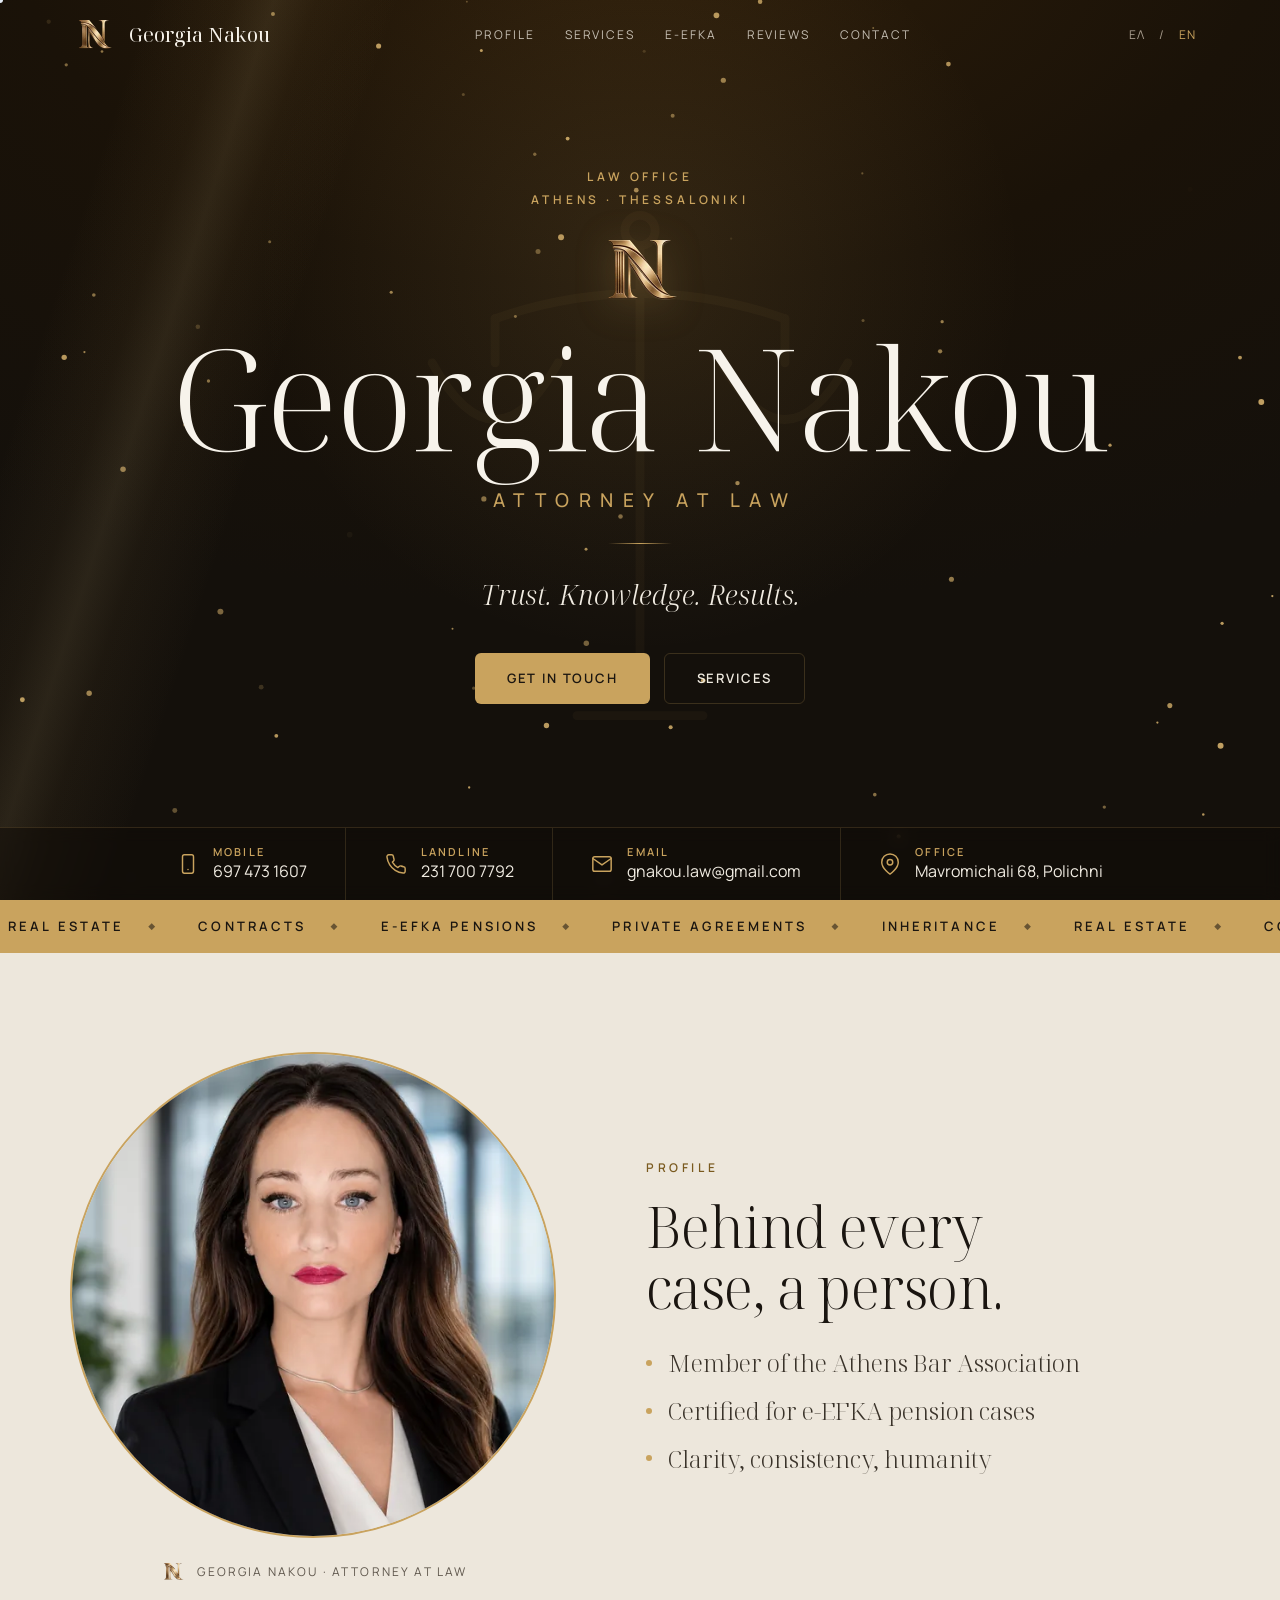
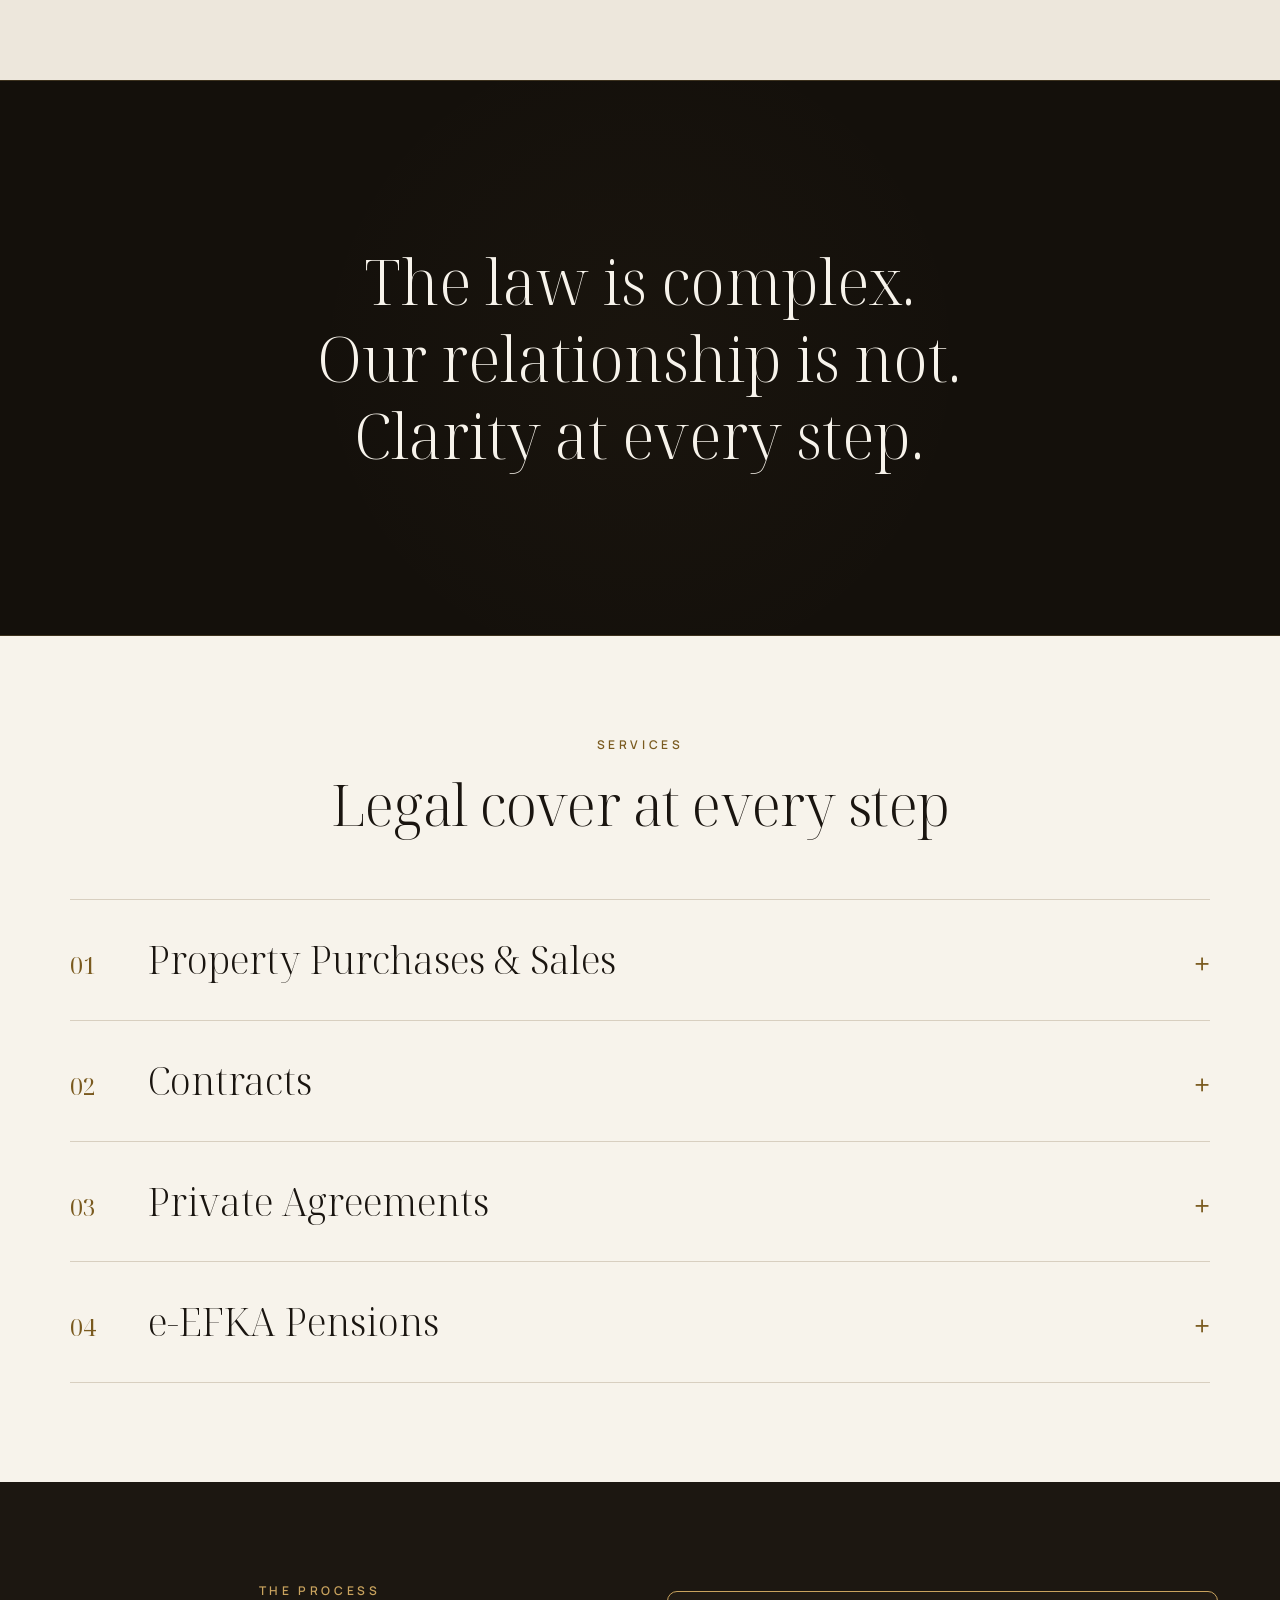
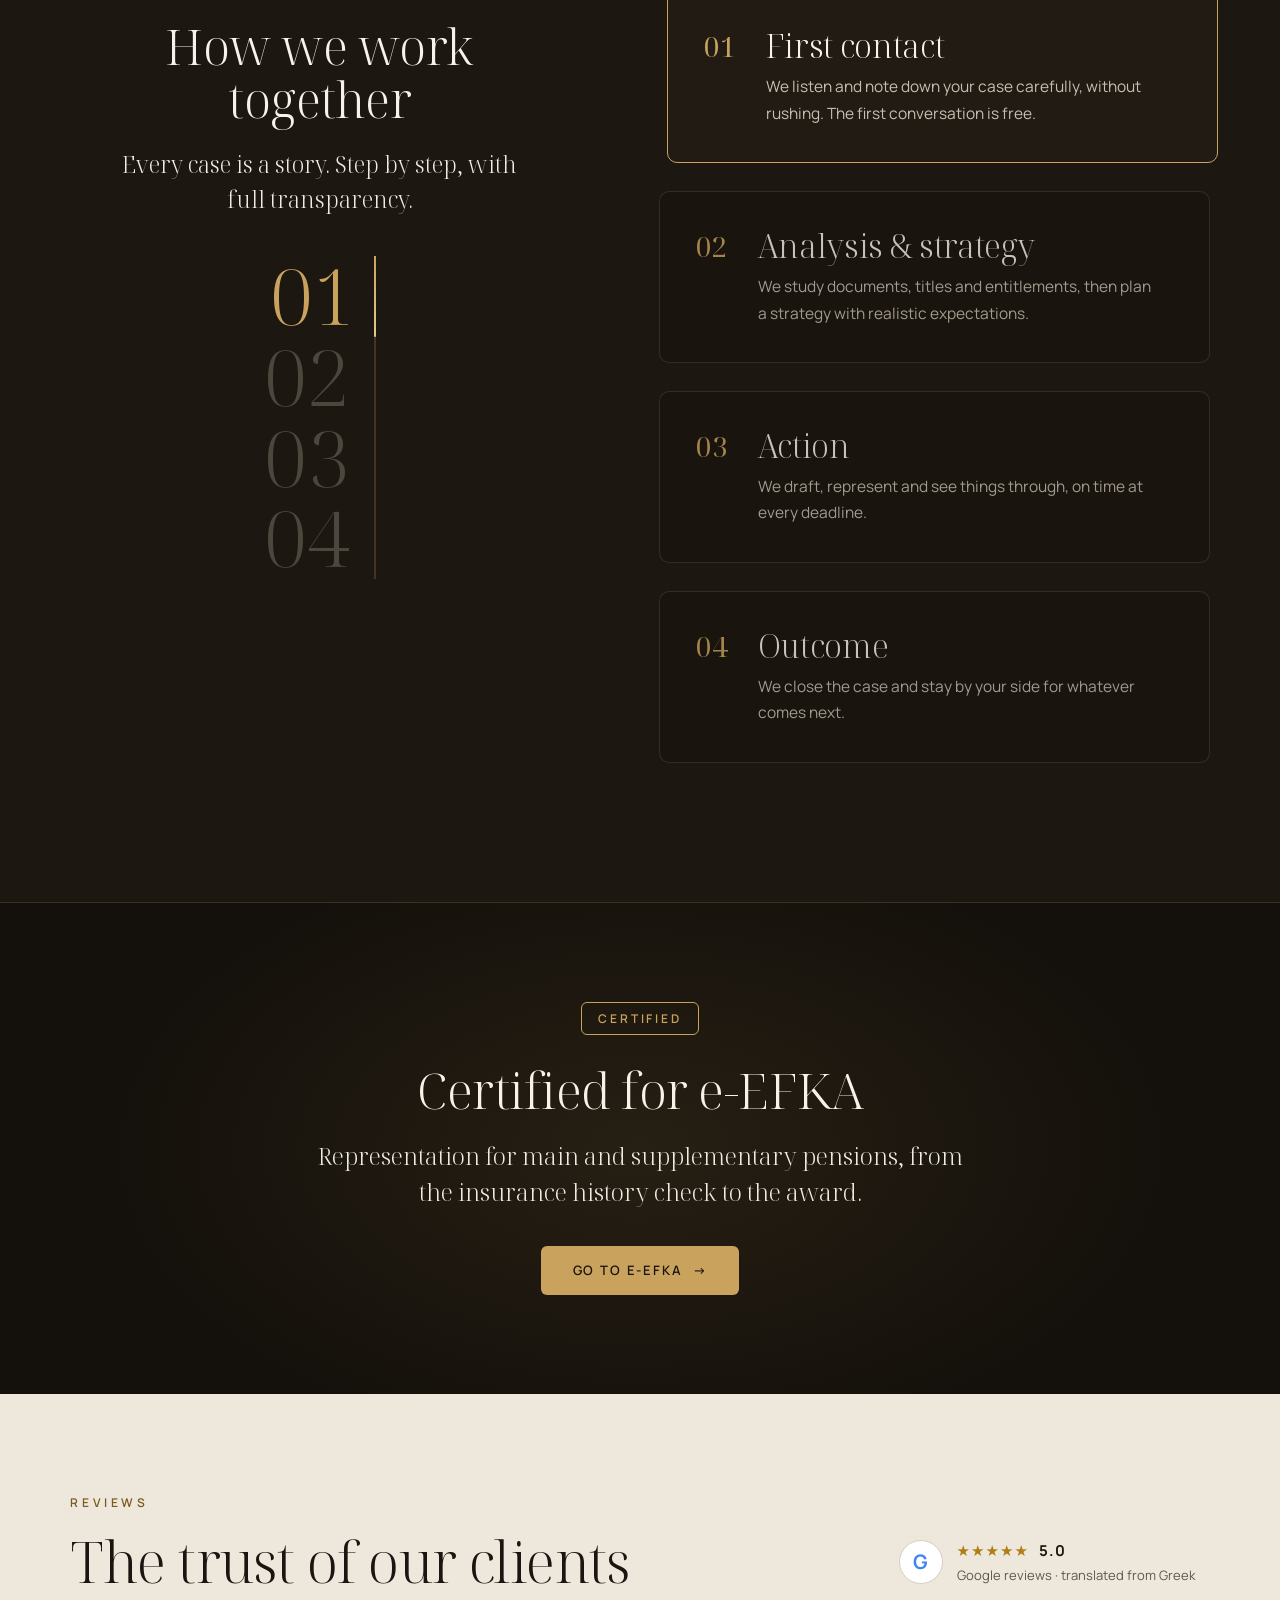
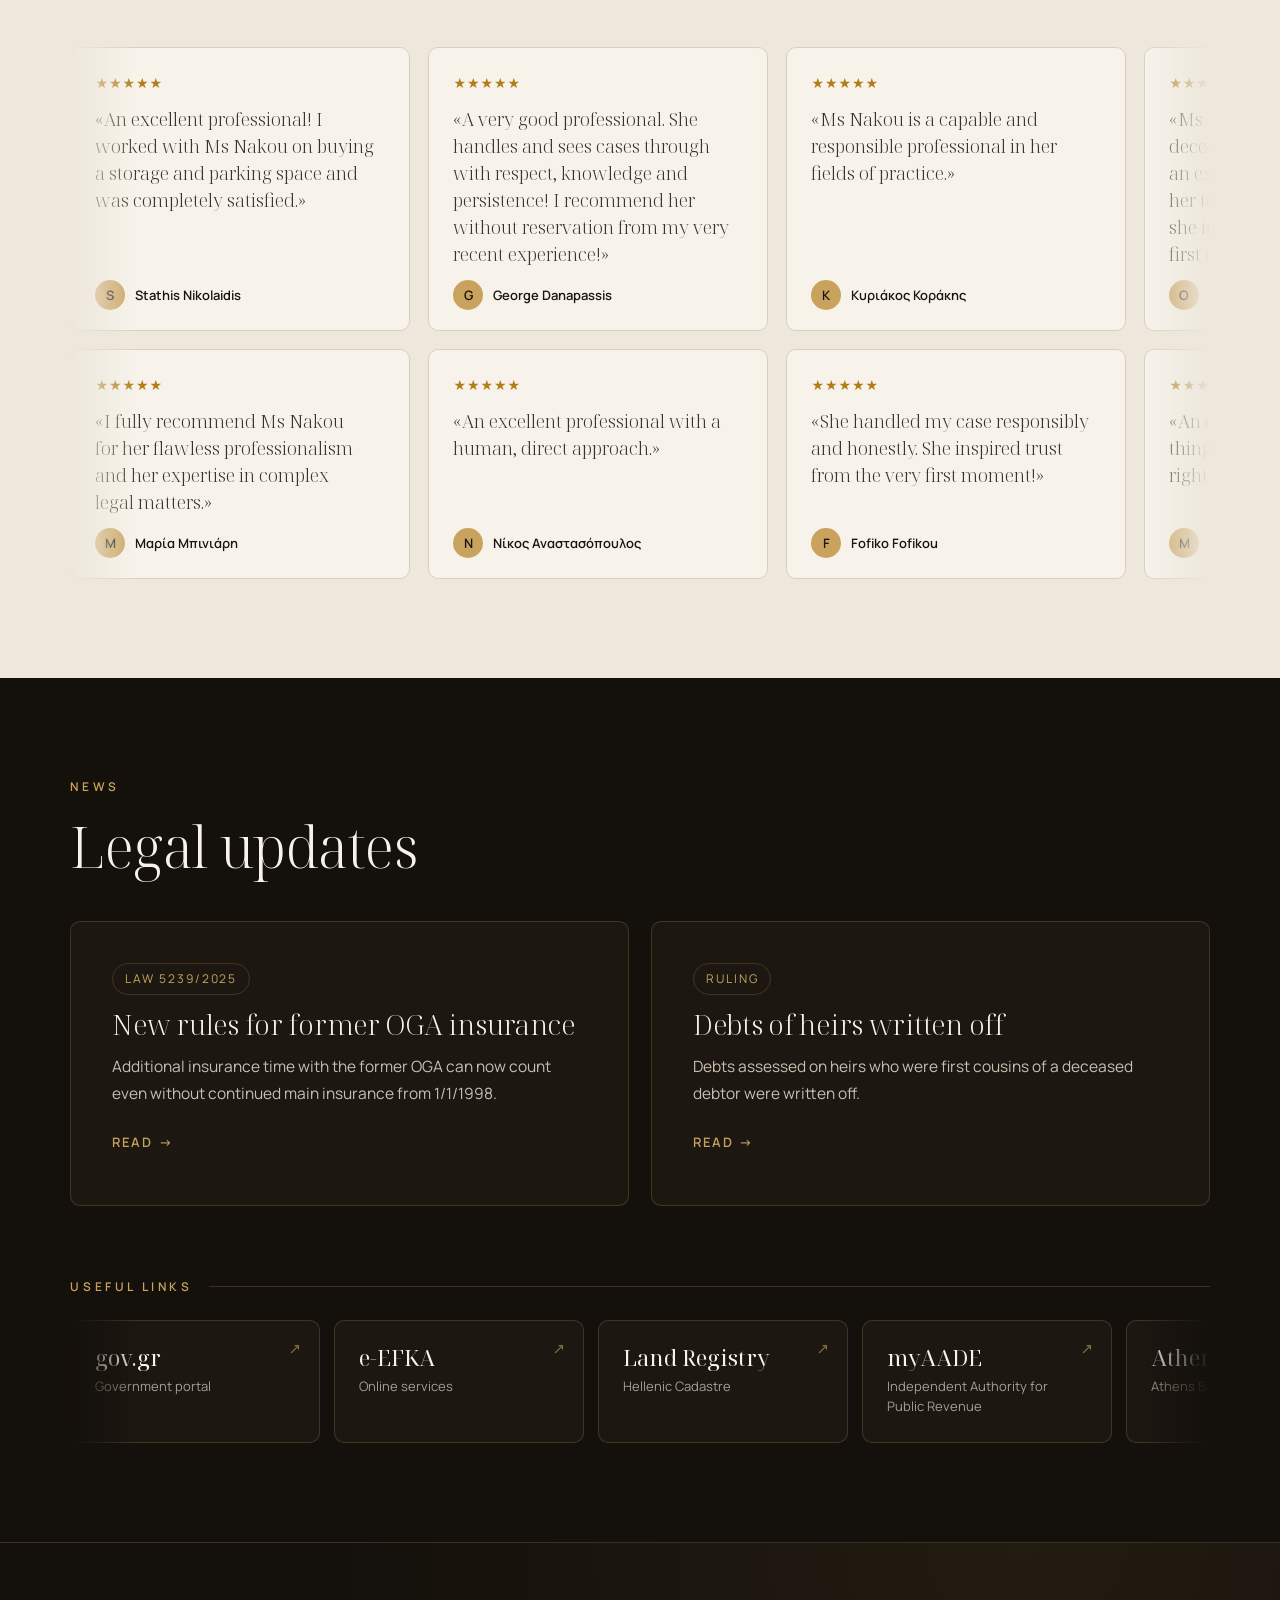
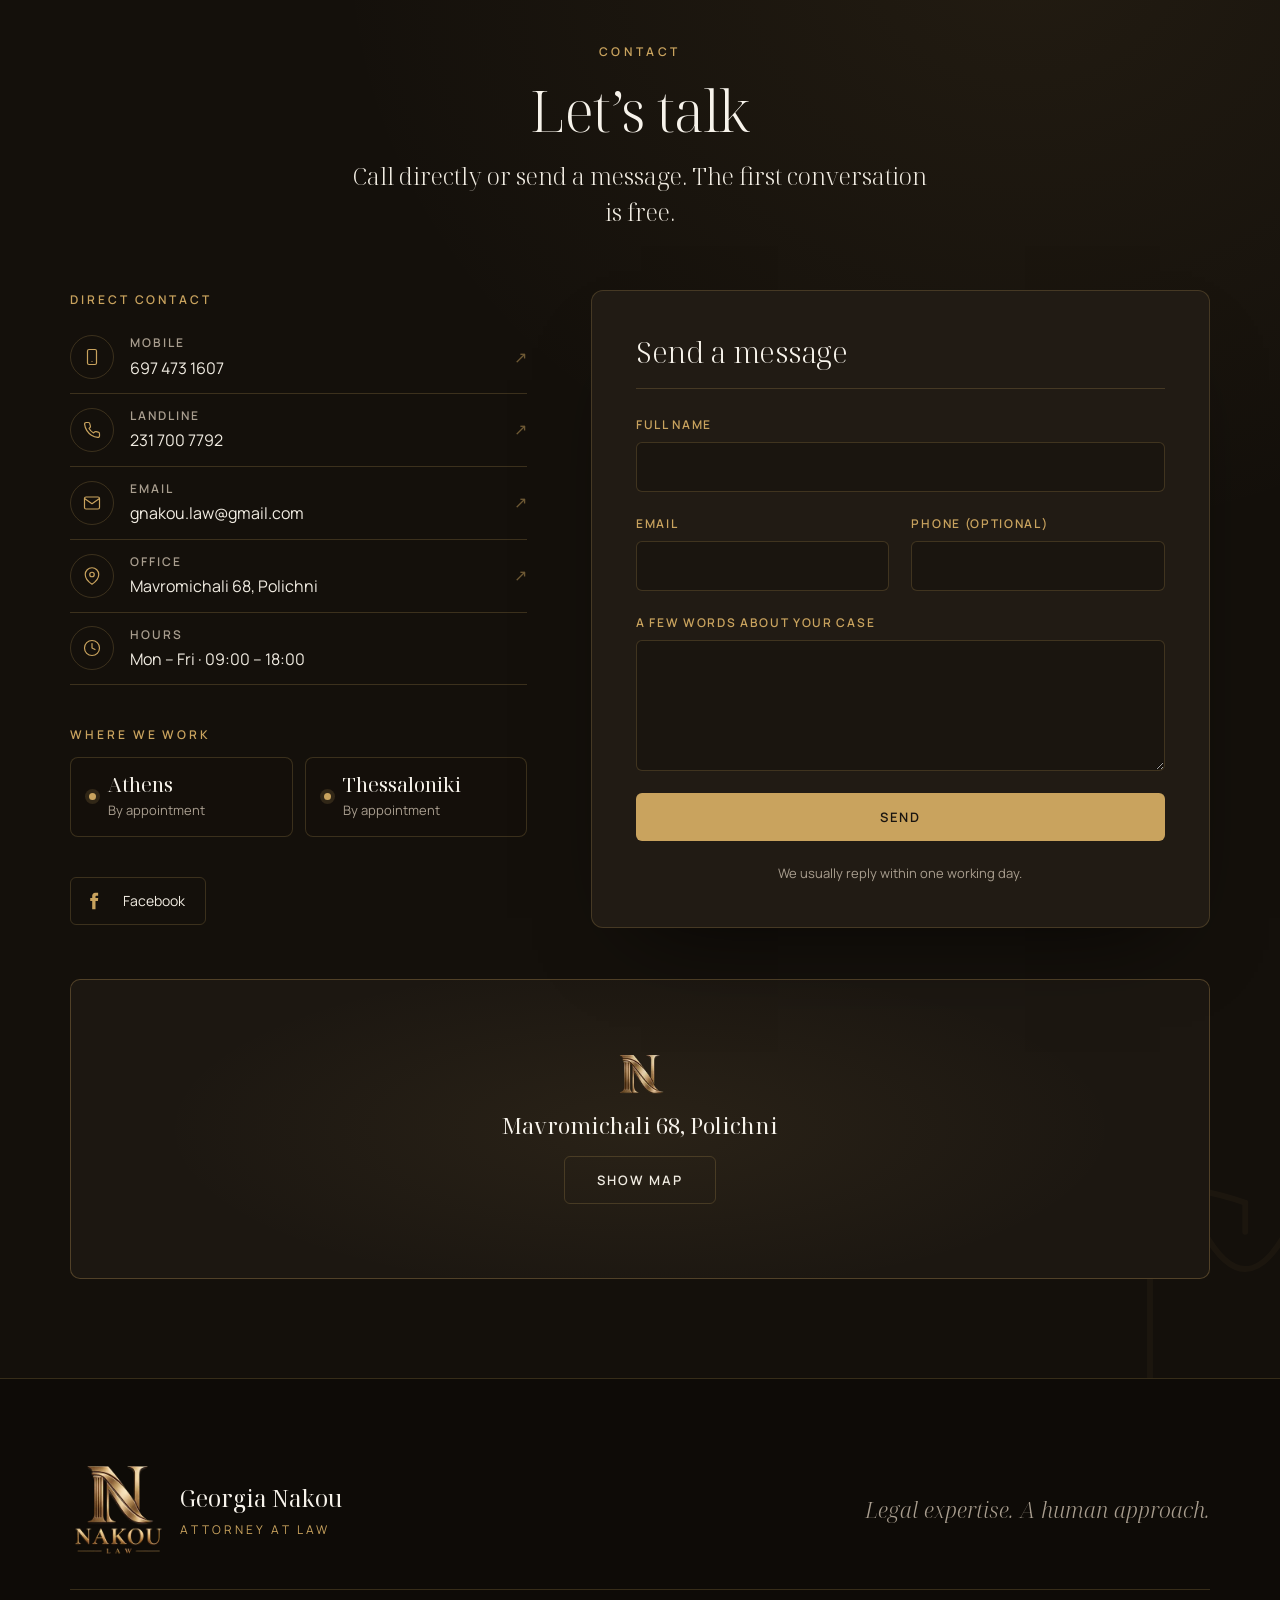
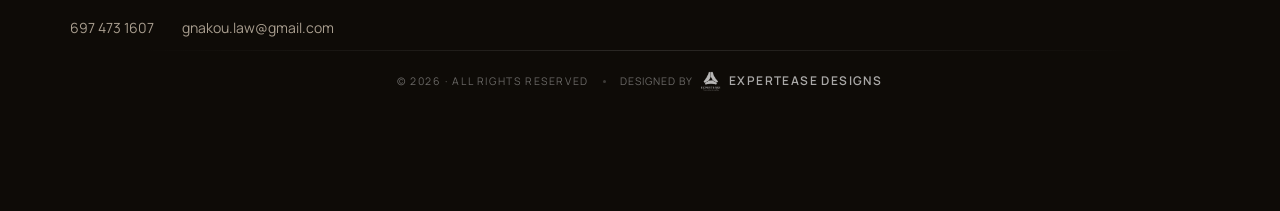
==== commit daf57fcd: "logo: νέο λογότυπο Nakou Law (μενού, πρώτη οθόνη, προφίλ, υποσέλιδο, favicon, email φόρμας)" ====
--- a/en/index.html
+++ b/en/index.html
@@ -23,7 +23,8 @@
     <meta property="og:description" content="Law office of Georgia Nakou. Real estate, contracts, private agreements, e-EFKA pensions. Athens · Thessaloniki.">
     <meta name="twitter:card" content="summary">
     <meta name="twitter:title" content="Georgia Nakou · Lawyer — Athens · Thessaloniki">
-    <link rel="icon" href="../favicon.svg" type="image/svg+xml">
+    <link rel="icon" href="../favicon.png" type="image/png" sizes="64x64">
+    <link rel="apple-touch-icon" href="../apple-touch-icon.png">
     <meta name="theme-color" content="#14100B">
 
     <link rel="preconnect" href="https://fonts.googleapis.com">
@@ -216,7 +217,7 @@
     
     <nav id="nav" class="nav">
         <a href="#top" class="nav-brand">
-            <svg class="nav-emblem" aria-hidden="true"><use href="#emb"></use></svg>
+            <img class="nav-emblem" src="../nakou-monogram-96.webp" alt="" width="48" height="29">
             <span class="nav-brand-name" data-i18n="brand.name">Georgia Nakou</span>
         </a>
         <div class="nav-links" id="navLinks">
@@ -249,7 +250,7 @@
         <div class="hero-inner" id="heroInner">
             <p class="hero-badge" data-i18n="hero.badge">Law office
 Athens · Thessaloniki</p>
-            <svg class="hero-emblem" aria-hidden="true"><use href="#emb"></use></svg>
+            <img class="hero-emblem" src="../nakou-monogram-200.webp" alt="" width="100" height="60" fetchpriority="high">
             <h1 class="hero-name hl hl-run" data-letters="" data-step="42" style="--hl-step: 42ms;">
                 <span class="hl-line" data-i18n="hero.first" data-hl-text="Γεωργία">Georgia</span>
                 <span class="hl-line" data-i18n="hero.last" data-hl-text="Νάκου">Nakou</span>
@@ -275,7 +276,7 @@
                 <div class="portrait-frame">
                     <img id="portrait" src="../georgia-nakou-960.webp" srcset="../georgia-nakou-560.webp 560w, ../georgia-nakou-960.webp 960w" sizes="(max-width: 860px) 324px, 486px" alt="Georgia Nakou, lawyer" data-i18n-alt="img.person" width="486" height="486" loading="lazy" decoding="async">
                 </div>
-                <p class="portrait-cap"><svg class="cap-emblem" aria-hidden="true"><use href="#emb"></use></svg><span data-i18n="about.cap">Georgia Nakou · Attorney at Law</span></p>
+                <p class="portrait-cap"><img class="cap-emblem" src="../nakou-monogram-96.webp" alt="" width="28" height="17" loading="lazy"><span data-i18n="about.cap">Georgia Nakou · Attorney at Law</span></p>
             </div>
             <div class="about-text">
                 <p class="label" data-reveal="" data-i18n="about.label">Profile</p>
@@ -399,7 +400,7 @@
             </div>
             <div class="contact-map" id="contactMap" data-reveal="">
                 <button type="button" class="map-load" id="mapLoad">
-                    <svg class="map-emb" aria-hidden="true"><use href="#emb"></use></svg>
+                    <img class="map-emb" src="../nakou-monogram-96.webp" alt="" width="64" height="39" loading="lazy">
                     <span class="map-addr" data-i18n="contact.address">Mavromichali 68, Polichni</span>
                     <span class="btn btn-ghost" data-i18n="map.show">Show map</span>
                 </button>
@@ -414,7 +415,7 @@
         <div class="wrap">
             <div class="footer-top">
                 <div class="footer-brand">
-                    <svg class="footer-emblem" aria-hidden="true"><use href="#emb"></use></svg>
+                    <img class="footer-emblem" src="../nakou-logo-240.webp" alt="Nakou Law" width="96" height="100" loading="lazy">
                     <div><p class="footer-name" data-i18n="brand.name">Georgia Nakou</p><p class="footer-role" data-i18n="hero.role">Attorney at Law</p></div>
                 </div>
                 <p class="footer-tag" data-i18n="footer.tagline">Legal expertise. A human approach.</p>
--- a/styles.css
+++ b/styles.css
@@ -69,7 +69,7 @@
 .nav{position:fixed;top:0;left:0;right:0;z-index:500;height:70px;padding:0 var(--px);display:flex;align-items:center;justify-content:space-between;gap:30px;transition:background .4s,border-color .4s;border-bottom:1px solid transparent}
 .nav.solid,html.nav-open .nav{background:rgba(20,16,11,.92);-webkit-backdrop-filter:blur(14px);backdrop-filter:blur(14px);border-bottom-color:var(--line)}
 .nav-brand{display:flex;align-items:center;gap:11px;min-height:44px}
-.nav-emblem{width:34px;height:36px;color:var(--gold)}
+.nav-emblem{width:48px;height:auto}
 .nav-brand-name{font-family:var(--serif);font-size:20px;color:var(--ivory);white-space:nowrap}
 .nav-links{display:flex;align-items:center;gap:30px}
 .nav-links a{font-size:12px;letter-spacing:.16em;text-transform:uppercase;color:var(--cream);opacity:.78;position:relative;padding:12px 0}
@@ -99,7 +99,7 @@
 .hero-emblem-bg svg{width:100%;height:auto;aspect-ratio:100/104;display:block}
 .hero-inner{position:relative;z-index:2;display:flex;flex-direction:column;align-items:center;max-width:960px}
 .hero-badge{font-size:12px;letter-spacing:.32em;text-transform:uppercase;color:var(--gold);margin-bottom:28px;font-weight:600;white-space:pre-line;line-height:1.9}
-.hero-emblem{width:54px;height:56px;margin-bottom:24px;color:var(--gold);animation:emblemIn 1.3s var(--ease) .15s both}
+.hero-emblem{width:100px;height:auto;margin-bottom:26px;filter:drop-shadow(0 6px 18px rgba(201,163,94,.25));animation:emblemIn 1.3s var(--ease) .15s both}
 @keyframes emblemIn{from{opacity:0;transform:scale(.4) rotate(-12deg)}60%{opacity:1}to{opacity:1;transform:none}}
 .hero-name{font-size:clamp(52px,11vw,150px);font-weight:300;color:var(--ivory);line-height:1;display:flex;flex-wrap:wrap;justify-content:center;gap:0 .24em}
 .hero-name.hl .hl-line{display:inline-block}
@@ -138,7 +138,7 @@
 @keyframes portraitPulse{0%,100%{box-shadow:0 0 0 6px rgba(201,163,94,.18),0 0 40px rgba(201,163,94,.18),0 20px 60px -20px rgba(26,21,16,.6)}50%{box-shadow:0 0 0 14px rgba(201,163,94,.07),0 0 80px rgba(201,163,94,.32),0 20px 60px -20px rgba(26,21,16,.6)}}
 .portrait-frame img{width:100%;height:100%;object-fit:cover;object-position:center 12%}
 .portrait-cap{display:flex;align-items:center;gap:10px;font-size:12px;letter-spacing:.18em;text-transform:uppercase;color:var(--muted-d);margin-top:24px;text-align:center}
-.cap-emblem{width:16px;height:17px;color:var(--gold-ink);flex-shrink:0}
+.cap-emblem{width:28px;height:auto;flex-shrink:0}
 .about-text .label{color:var(--gold-ink)}
 .about-text .display{color:var(--ink);max-width:15ch}
 .about-bio-list{display:flex;flex-direction:column;gap:14px;margin-top:28px}
@@ -291,7 +291,7 @@
 .contact-map{margin-top:clamp(34px,4vw,56px);height:300px;border-radius:10px;border:1px solid rgba(201,163,94,.3);overflow:hidden;background:var(--bg2)}
 .contact-map iframe{width:100%;height:100%;border:0;display:block}
 .map-load{width:100%;height:100%;display:flex;flex-direction:column;align-items:center;justify-content:center;gap:16px;color:var(--cream);background:radial-gradient(60% 80% at 50% 50%,rgba(201,163,94,.08),transparent 70%)}
-.map-emb{width:46px;height:48px;color:var(--gold);opacity:.7}
+.map-emb{width:64px;height:auto;opacity:.9}
 .map-addr{font-family:var(--serif);font-size:22px;color:var(--ivory)}
 .map-load:hover .btn-ghost{border-color:var(--gold);color:var(--gold-lt)}
 
@@ -299,7 +299,7 @@
 .footer{background:#0E0B07;padding:clamp(52px,7vw,80px) var(--px) 28px;border-top:1px solid var(--line)}
 .footer-top{display:flex;justify-content:space-between;align-items:center;gap:30px;flex-wrap:wrap;padding-bottom:30px;border-bottom:1px solid var(--line)}
 .footer-brand{display:flex;align-items:center;gap:14px}
-.footer-emblem{width:34px;height:36px;color:var(--gold)}
+.footer-emblem{width:96px;height:auto}
 .footer-name{font-family:var(--serif);font-size:23px;color:var(--ivory)}
 .footer-role{font-size:12px;letter-spacing:.26em;text-transform:uppercase;color:var(--gold);margin-top:3px}
 .footer-tag{font-family:var(--serif);font-style:italic;font-size:clamp(18px,1.9vw,22px);color:var(--muted);font-weight:300}
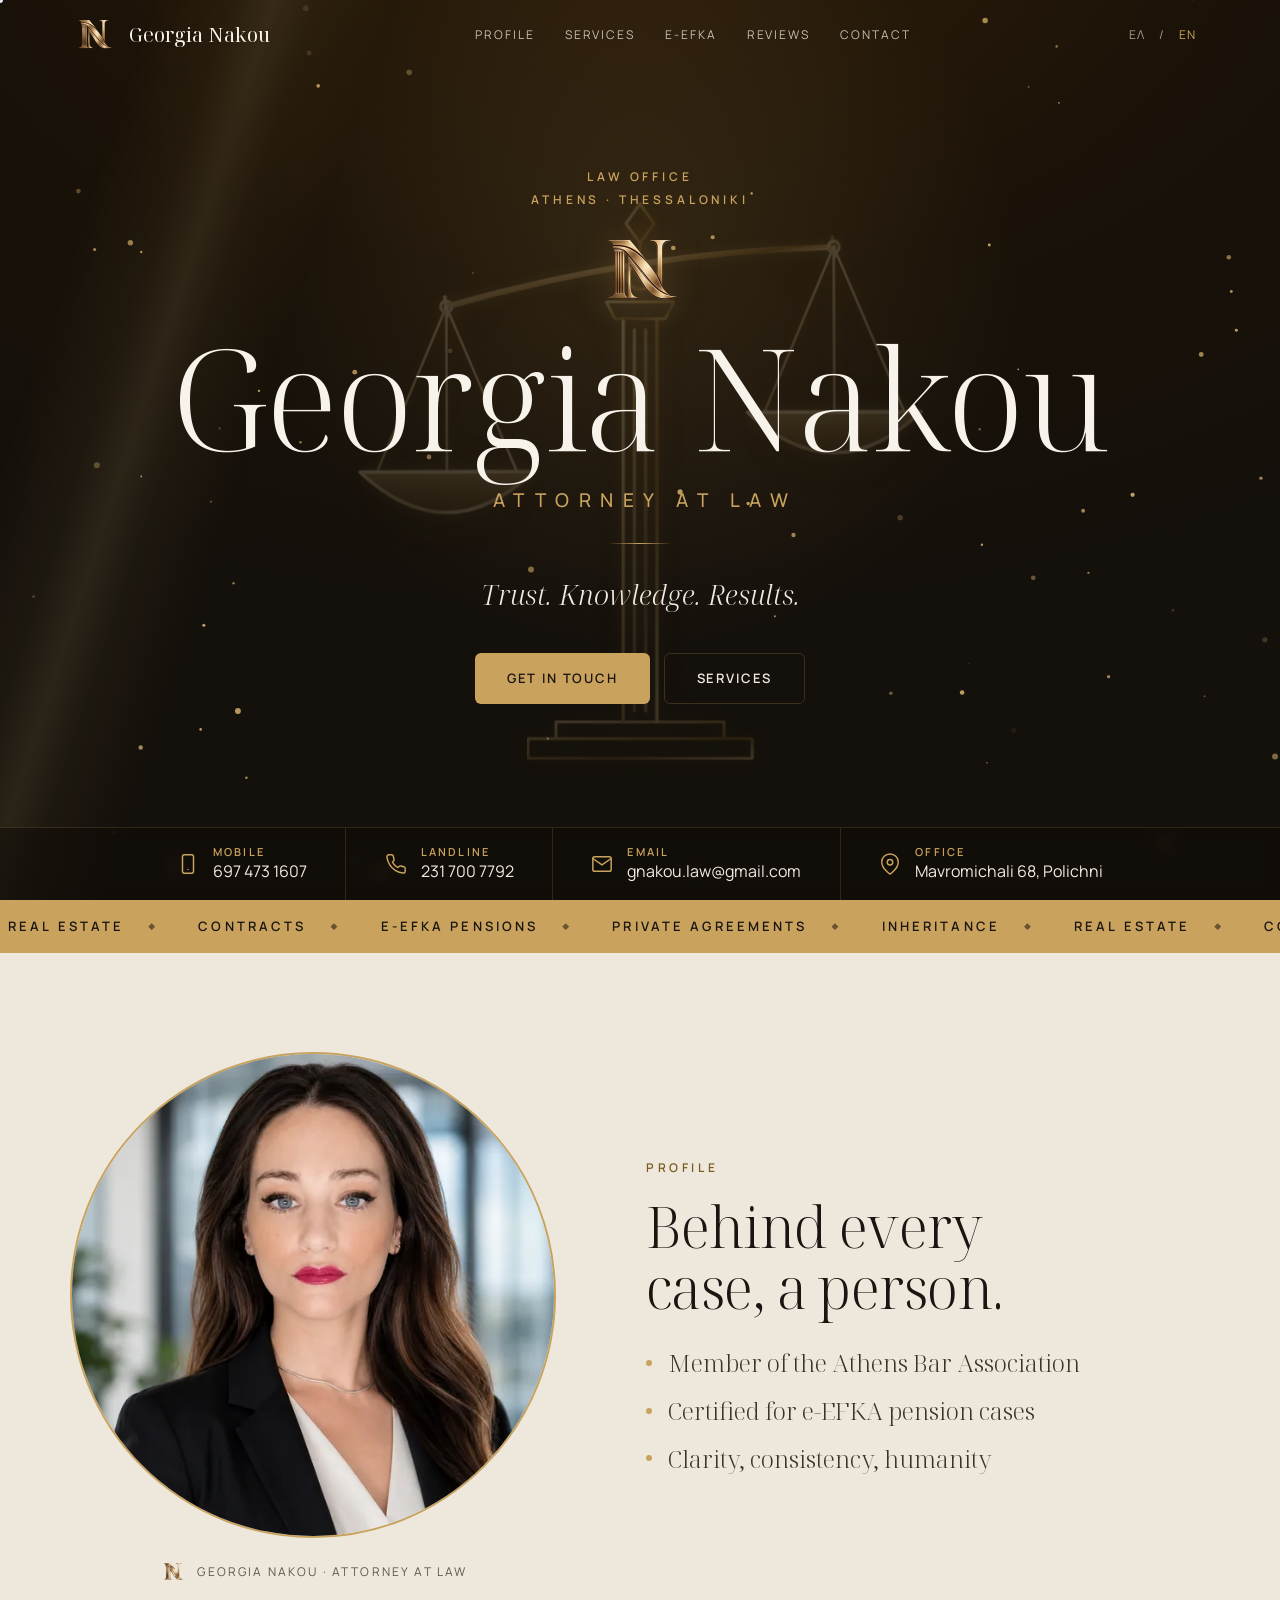
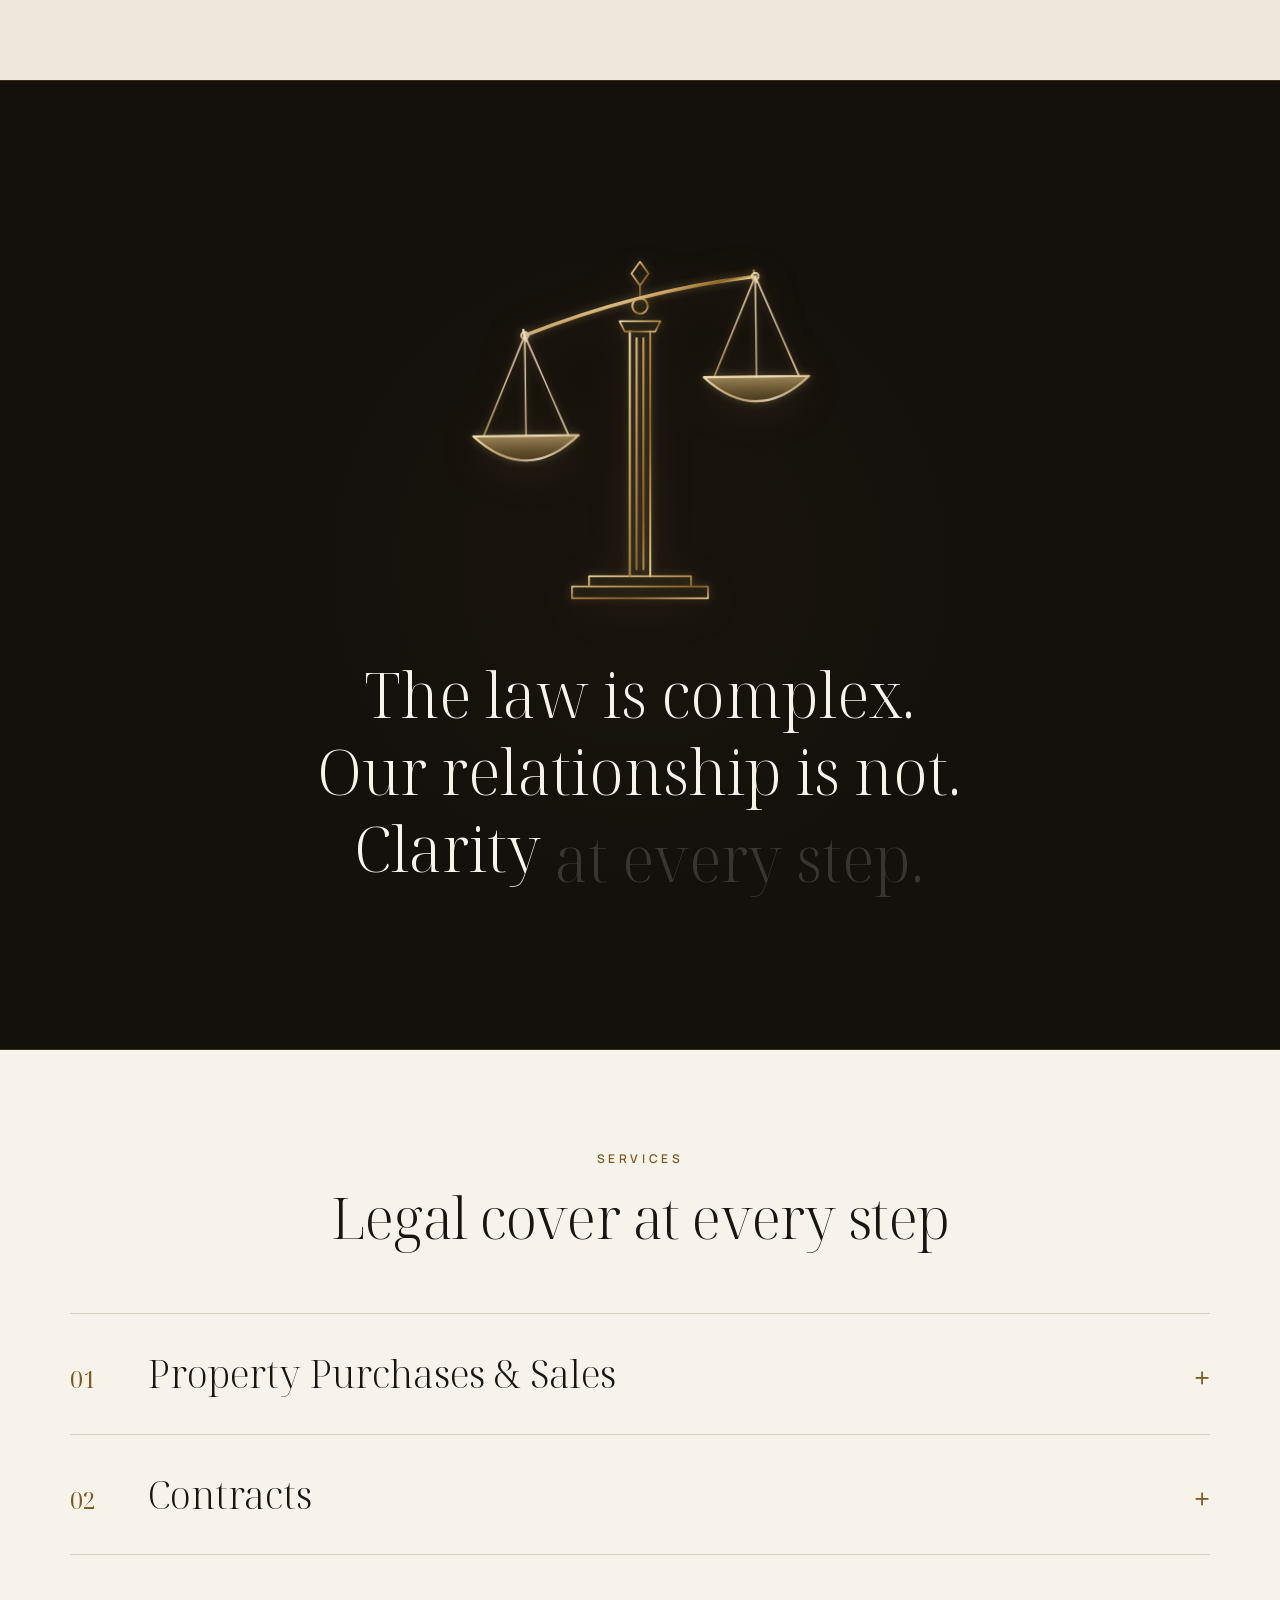
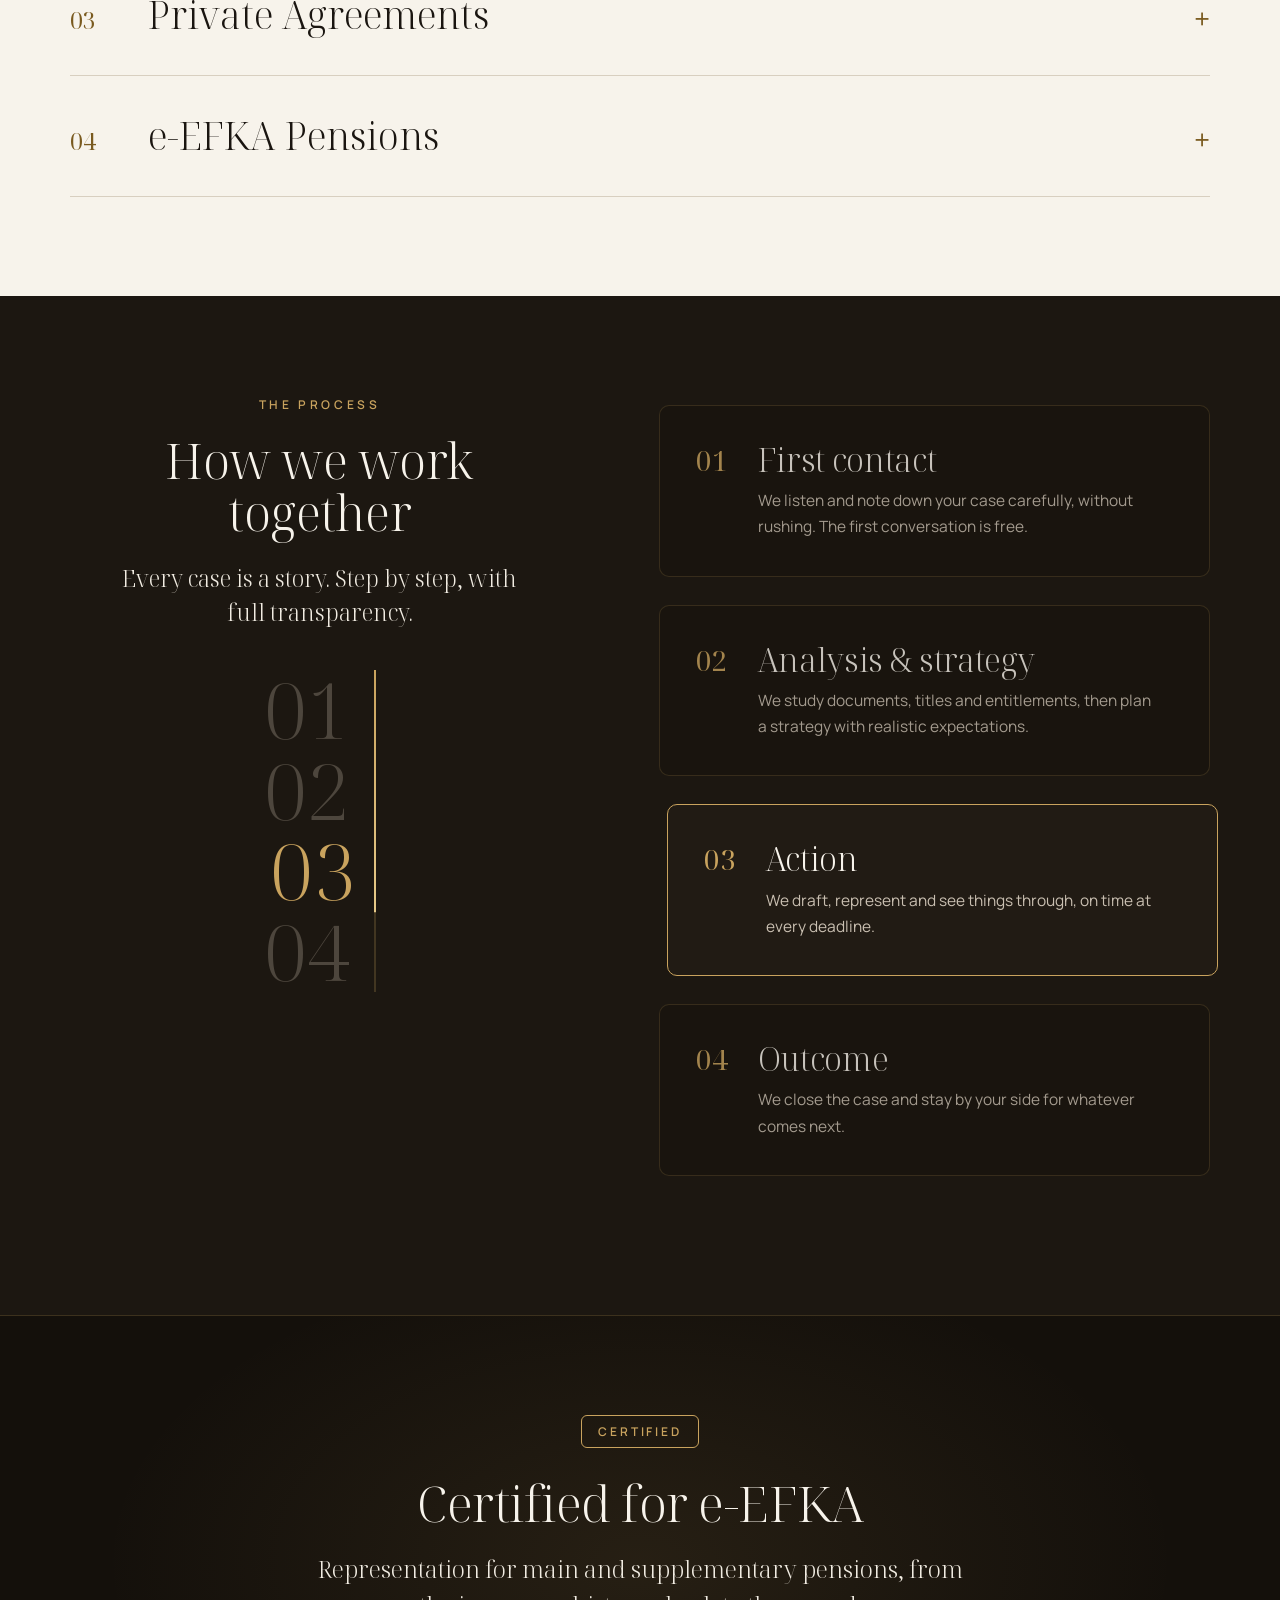
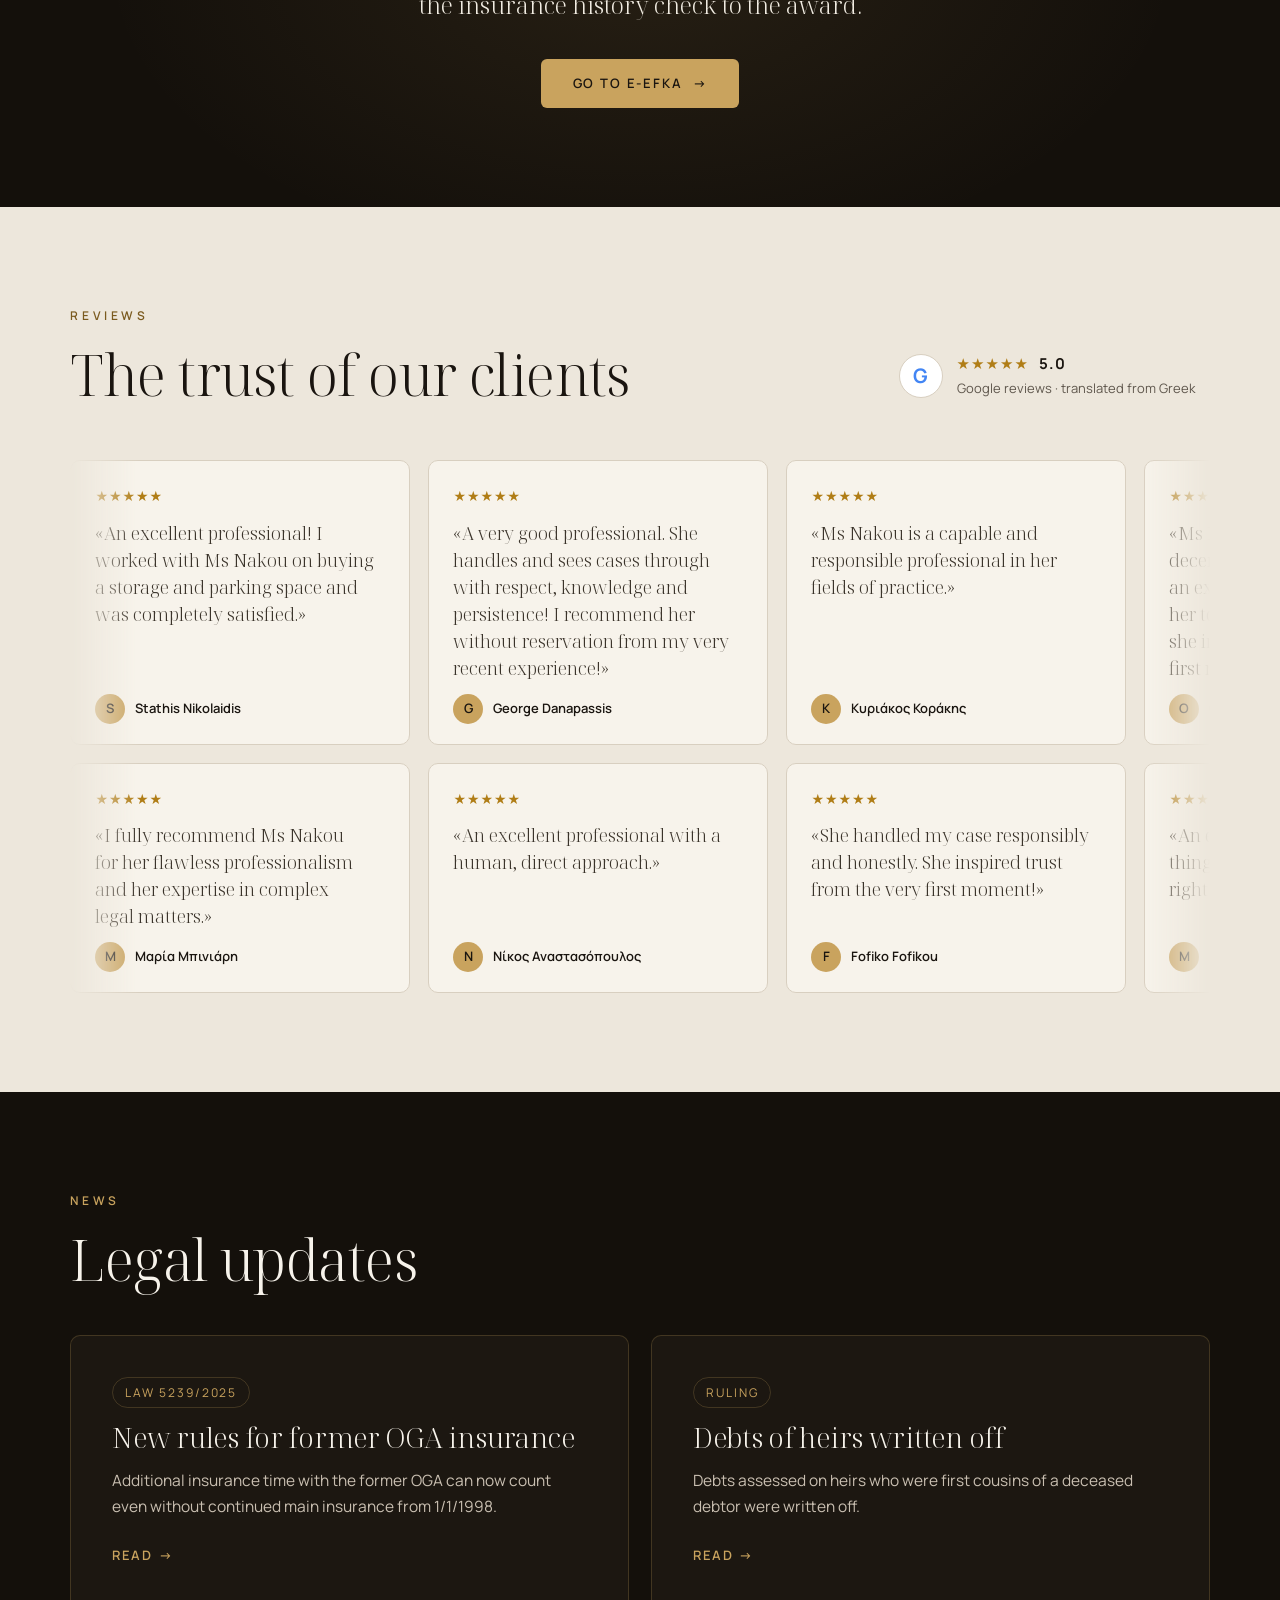
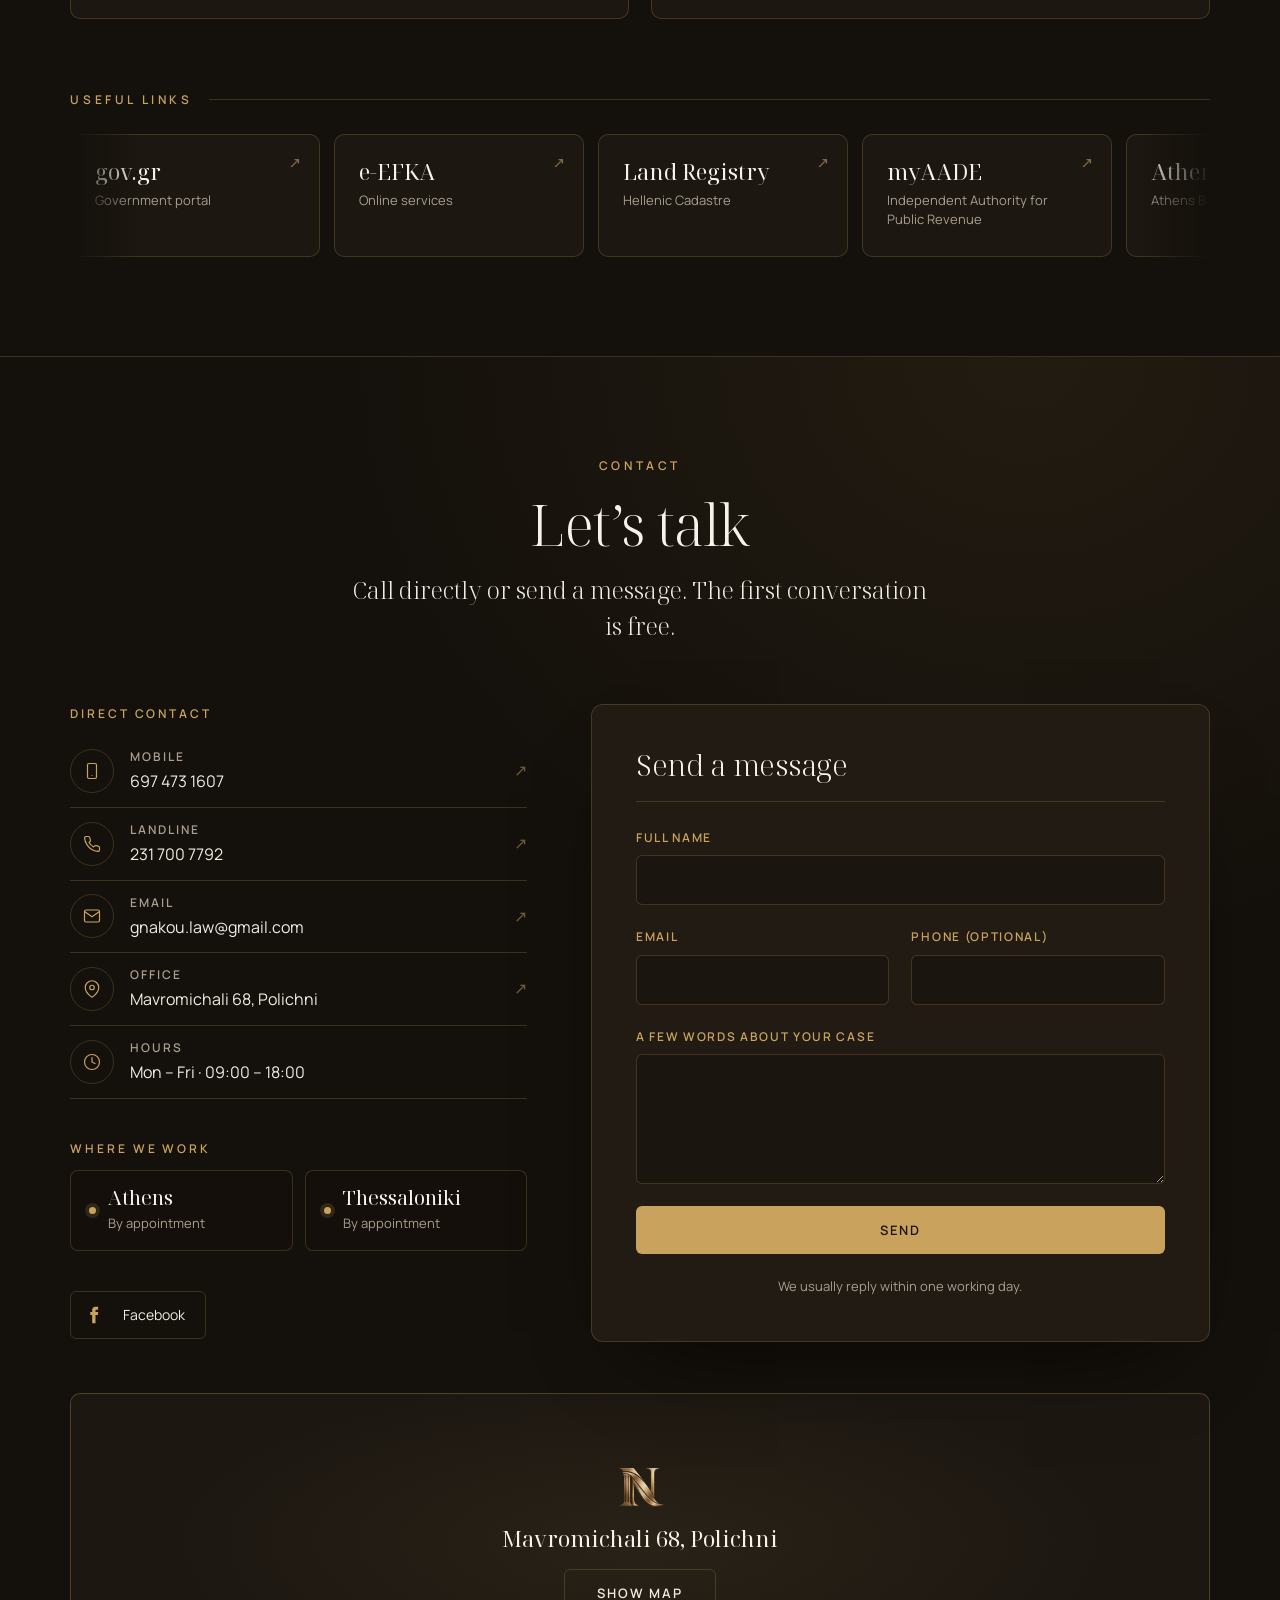
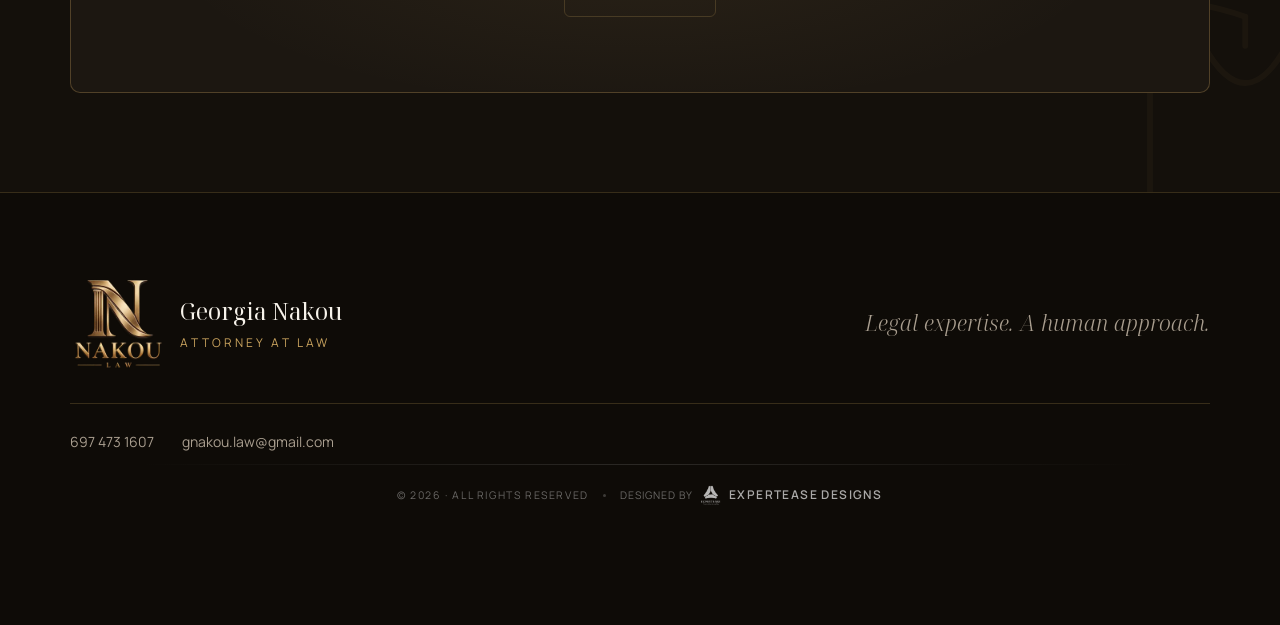
==== commit 1b05c26e: "zygaria: ζυγαριά που σχεδιάζεται και ισορροπεί (πρώτη οθόνη + δήλωση)" ====
--- a/en/index.html
+++ b/en/index.html
@@ -33,6 +33,7 @@
     <link href="https://fonts.googleapis.com/css2?family=Noto+Serif+Display:ital,wght@0,300;0,400;1,300&amp;family=Manrope:wght@400;500;600&amp;display=swap" rel="stylesheet">
     <link rel="stylesheet" href="../styles.css">
     <link rel="stylesheet" href="../hero-letters.css">
+    <link rel="stylesheet" href="../zygaria.css">
     <link rel="stylesheet" href="../expertease-credit.css">
 
     
@@ -246,7 +247,7 @@
         <div class="hero-beam" aria-hidden="true"></div>
         <div class="hero-beam hero-beam-2" aria-hidden="true"></div>
         <div class="hero-glow" aria-hidden="true"></div>
-        <div class="hero-emblem-bg" aria-hidden="true"><svg><use href="#emb"></use></svg></div>
+        <div class="hero-emblem-bg" aria-hidden="true"><div class="zygaria" data-zygaria="" data-zg-tilt="14"></div></div>
         <div class="hero-inner" id="heroInner">
             <p class="hero-badge" data-i18n="hero.badge">Law office
 Athens · Thessaloniki</p>
@@ -289,6 +290,7 @@
     
     <section class="manifesto" id="manifesto" aria-labelledby="manifestoText">
         <div class="manifesto-glow" aria-hidden="true"></div>
+        <div class="manifesto-zygaria zygaria" data-zygaria="scroll" data-zg-target="#manifesto" data-zg-tilt="18" aria-hidden="true"></div>
         <p class="manifesto-text" id="manifestoText"><span class="mf-row" data-i18n="mf.1">The law is complex.</span> <span class="mf-row" data-i18n="mf.2">Our relationship is not.</span> <span class="mf-row" data-i18n="mf.3">Clarity at every step.</span></p>
     </section>
 
@@ -371,7 +373,7 @@
                         <h3 class="form-card-title" data-i18n="form.title">Send a message</h3>
                         <form id="clientContactForm" novalidate="">
                             <input type="hidden" name="_to" value="gnakou.law@gmail.com">
-                            <input type="hidden" name="_key" value="CHANGE_AFTER_APPS_SCRIPT">
+                            <input type="hidden" name="_key" value="k_cXWASfZ8hcqzNoN4pJyfGMGE">
                             <input type="text" name="_hp" value="" autocomplete="off" tabindex="-1" aria-hidden="true" class="hp">
                             <div class="field">
                                 <label for="f-name" data-i18n="form.name">Full name</label>
@@ -463,6 +465,7 @@
     <script src="../i18n.js"></script>
     <script src="../hero-letters.js"></script>
     <script src="../animations.js"></script>
+    <script src="../zygaria.js"></script>
     <script src="../contact-form.js"></script>
     <script src="../consent.js"></script>
 
--- a/styles.css
+++ b/styles.css
@@ -95,7 +95,7 @@
 @keyframes beamSweep{0%,100%{transform:translateX(-40%) skewX(-8deg)}50%{transform:translateX(120%) skewX(-8deg)}}
 .hero-glow{position:absolute;top:-20%;left:50%;transform:translateX(-50%);width:80vw;height:80vw;max-width:900px;max-height:900px;background:radial-gradient(circle,rgba(201,163,94,.13) 0%,transparent 60%);pointer-events:none;animation:glowPulse 7s ease-in-out infinite}
 @keyframes glowPulse{0%,100%{opacity:.7}50%{opacity:1}}
-.hero-emblem-bg{position:absolute;width:min(70vh,640px);opacity:.045;color:var(--gold);top:50%;left:50%;transform:translate(-50%,-46%);pointer-events:none}
+.hero-emblem-bg{position:absolute;width:min(66vh,560px);opacity:.2;top:50%;left:50%;transform:translate(-50%,-46%);pointer-events:none}
 .hero-emblem-bg svg{width:100%;height:auto;aspect-ratio:100/104;display:block}
 .hero-inner{position:relative;z-index:2;display:flex;flex-direction:column;align-items:center;max-width:960px}
 .hero-badge{font-size:12px;letter-spacing:.32em;text-transform:uppercase;color:var(--gold);margin-bottom:28px;font-weight:600;white-space:pre-line;line-height:1.9}
@@ -148,6 +148,7 @@
 /* ═══ ΔΗΛΩΣΗ ═══ */
 .manifesto{background:var(--bg);padding:clamp(100px,18vh,200px) var(--px);position:relative;overflow:hidden;border-top:1px solid var(--line);border-bottom:1px solid var(--line)}
 .manifesto-glow{position:absolute;top:50%;left:50%;width:70vw;height:70vw;max-width:760px;max-height:760px;transform:translate(-50%,-50%);background:radial-gradient(circle,rgba(201,163,94,.12),transparent 62%);pointer-events:none;opacity:.5}
+.manifesto-zygaria{position:relative;width:min(340px,70vw);margin:0 auto clamp(28px,5vw,48px)}
 .manifesto-text{position:relative;max-width:1000px;margin:0 auto;text-align:center;font-family:var(--serif);font-weight:300;font-size:clamp(28px,4.8vw,64px);line-height:1.25;color:var(--ivory)}
 .mf-row{display:block}
 .mf-w{display:inline-block;transition:color .3s}
--- a/zygaria.css
+++ b/zygaria.css
@@ -0,0 +1,22 @@
+/* zygaria.css — ζυγαριά που σχεδιάζεται και ισορροπεί (βλ. zygaria.js) */
+.zygaria{position:relative;aspect-ratio:400/430}
+.zygaria .zg-svg{width:100%;height:100%;display:block;overflow:visible}
+.zygaria .zg-gold{filter:drop-shadow(0 0 5px rgba(230,201,136,.35)) drop-shadow(0 10px 24px rgba(201,163,94,.18))}
+/* σχεδίασμα: οι γραμμές «γράφονται», μετά έρχονται γεμίσματα και λάμψη */
+.zygaria .zg-gold .zg-draw{transition:stroke-dashoffset 1.6s cubic-bezier(.65,0,.35,1)}
+.zygaria.zg-drawn .zg-gold .zg-draw{stroke-dashoffset:0!important}
+.zygaria .zg-fill{opacity:0;transition:opacity 1.2s ease 1.6s}
+.zygaria.zg-drawn .zg-gold .zg-fill{opacity:1}
+.zygaria .zg-shine{opacity:0;transition:opacity 1s ease 2s;mix-blend-mode:screen}
+.zygaria .zg-shine .zg-fill{display:none}
+.zygaria.zg-drawn .zg-shine{opacity:.75}
+/* ο άξονας λάμπει μία φορά όταν η ζυγαριά ισορροπήσει */
+.zygaria .zg-halo{opacity:0;transform-box:fill-box;transform-origin:center;transform:scale(.4)}
+.zygaria.zg-balanced .zg-halo{animation:zgHalo 2.4s ease-out 1 forwards}
+@keyframes zgHalo{0%{opacity:0;transform:scale(.4)}35%{opacity:.9;transform:scale(1)}100%{opacity:.25;transform:scale(1.15)}}
+@media (prefers-reduced-motion:reduce){
+  .zygaria .zg-draw{stroke-dasharray:none!important;stroke-dashoffset:0!important}
+  .zygaria .zg-fill{opacity:1;transition:none}
+  .zygaria .zg-shine{display:none}
+  .zygaria.zg-balanced .zg-halo{animation:none;opacity:.25;transform:none}
+}
